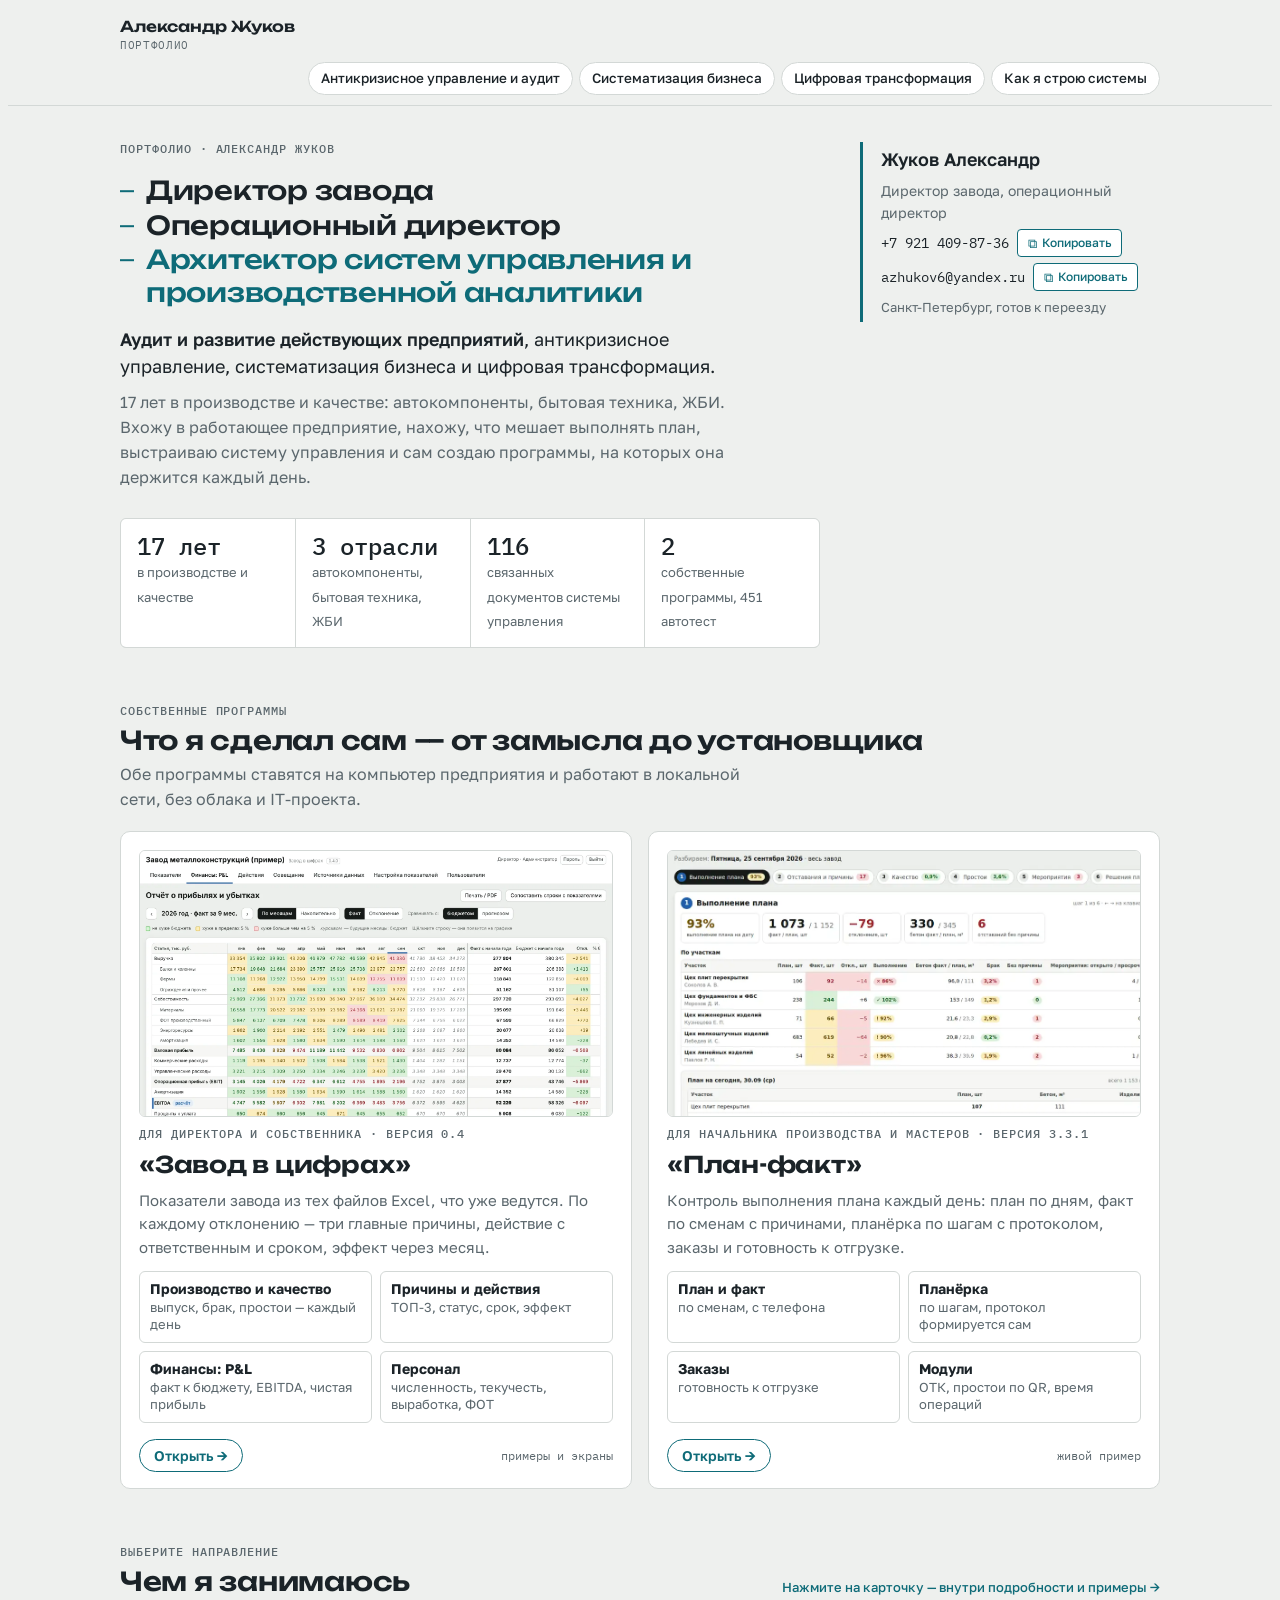
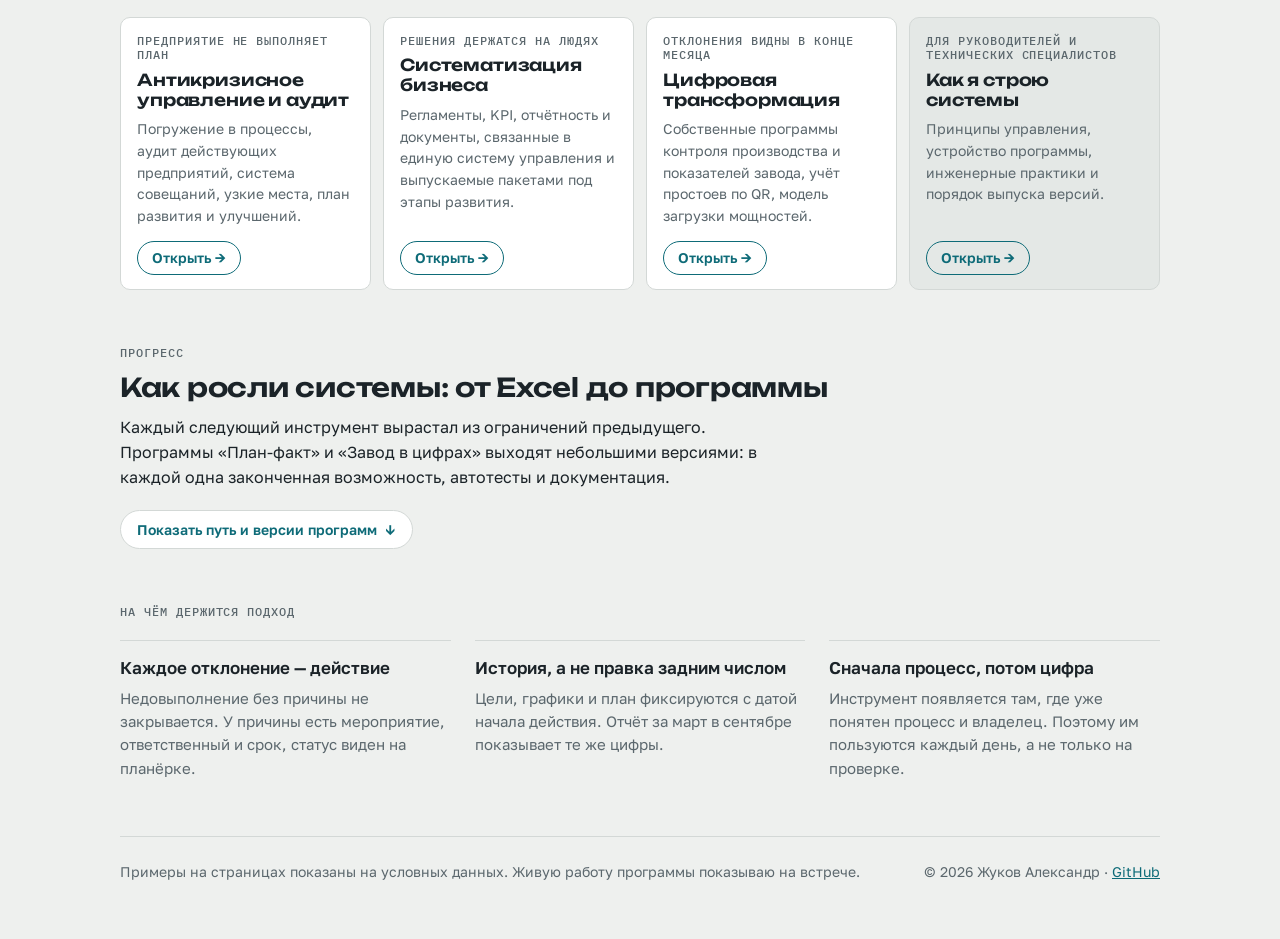
==== index.html @ acfbcfa7 "Add files via upload" ====
<!doctype html>
<html lang="ru">
<head>
<meta charset="utf-8">
<meta name="viewport" content="width=device-width,initial-scale=1,viewport-fit=cover">
<title>Александр Жуков · Портфолио</title>
<meta name="description" content="Александр Жуков — директор завода, операционный директор, архитектор систем управления и производственной аналитики. Аудит и развитие действующих предприятий, антикризисное управление, систематизация бизнеса и цифровая трансформация.">
<meta property="og:title" content="Александр Жуков · Портфолио">
<meta property="og:description" content="Александр Жуков — директор завода, операционный директор, архитектор систем управления и производственной аналитики. Аудит и развитие действующих предприятий, антикризисное управление, систематизация бизнеса и цифровая трансформация.">
<meta property="og:image" content="https://alexander-zhu-kov.github.io/img/planerka.webp">
<link rel="preconnect" href="https://fonts.googleapis.com">
<link rel="preconnect" href="https://fonts.gstatic.com" crossorigin>
<link rel="stylesheet" href="https://fonts.googleapis.com/css2?family=Unbounded:wght@500;600&family=Golos+Text:wght@400;500;600&family=IBM+Plex+Mono:wght@400;500&display=swap">
<link rel="stylesheet" href="assets/site.css">
</head>
<body>
<a class="skip" href="#main">К содержанию</a>
<div class="topbar"><div class="in">
  <a class="brand" href="index.html">Александр Жуков<small>портфолио</small></a>
  <nav class="tabs" aria-label="Направления"><a href="krizis/index.html">Антикризисное управление и аудит</a><a href="sistema/index.html">Систематизация бизнеса</a><a href="cifra/index.html">Цифровая трансформация</a><a href="podhod/index.html">Как я строю системы</a></nav>
</div></div>
<div class="wrap">
<main id="main" class="wrap" style="gap:56px">

<header class="hero2">
  <div>
    <div class="eyebrow">Портфолио · Александр Жуков</div>
    <ul class="roles" aria-label="Роли">
      <li>Директор завода</li>
      <li>Операционный директор</li>
      <li class="dev">Архитектор систем управления и производственной аналитики</li>
    </ul>
    <p class="thesis"><b>Аудит и развитие действующих предприятий</b>, антикризисное управление, систематизация бизнеса и цифровая трансформация.</p>
    <p class="lead">17 лет в производстве и качестве: автокомпоненты, бытовая техника, ЖБИ. Вхожу в работающее предприятие, нахожу, что мешает выполнять план, выстраиваю систему управления и сам создаю программы, на которых она держится каждый день.</p>
    <div class="facts">
      <div><b>17 лет</b><span>в производстве и качестве</span></div>
      <div><b>3 отрасли</b><span>автокомпоненты, бытовая техника, ЖБИ</span></div>
      <div><b>116</b><span>связанных документов системы управления</span></div>
      <div><b>2</b><span>собственные программы, 451 автотест</span></div>
    </div>
  </div>
  <aside class="card-contact" aria-label="Контакты">
    <div class="name">Жуков Александр</div>
    <div class="muted" style="font-size:14px">Директор завода, операционный директор</div>
    <div class="contact-line"><code id="c-phone">+7 921 409-87-36</code><button class="copy" data-copy="c-phone" type="button">Копировать</button></div>
    <div class="contact-line"><code id="c-mail">azhukov6@yandex.ru</code><button class="copy" data-copy="c-mail" type="button">Копировать</button></div>
    <div class="muted" style="font-size:13px">Санкт-Петербург, готов к переезду</div>
  </aside>
</header>

<section class="stand" aria-labelledby="prod">
  <div class="desc" style="display:flex;flex-direction:column;gap:6px">
    <div class="eyebrow">Собственные программы</div>
    <h2 id="prod">Что я сделал сам — от замысла до установщика</h2>
    <p class="muted">Обе программы ставятся на компьютер предприятия и работают в локальной сети, без облака и IT-проекта.</p>
  </div>
  <div class="prods">
    <a class="prod" href="zavod/index.html">
      <img src="img/zc-pnl-top.webp" alt="Завод в цифрах: отчёт о прибылях и убытках по месяцам" loading="lazy" width="1100">
      <div class="eyebrow">Для директора и собственника · версия 0.4</div>
      <h3>«Завод в цифрах»</h3>
      <p>Показатели завода из тех файлов Excel, что уже ведутся. По каждому отклонению — три главные причины, действие с ответственным и сроком, эффект через месяц.</p>
      <ul class="four">
        <li><b>Производство и качество</b>выпуск, брак, простои — каждый день</li>
        <li><b>Причины и действия</b>ТОП-3, статус, срок, эффект</li>
        <li><b>Финансы: P&amp;L</b>факт к бюджету, EBITDA, чистая прибыль</li>
        <li><b>Персонал</b>численность, текучесть, выработка, ФОТ</li>
      </ul>
      <div class="go"><span>Открыть →</span><em>примеры и экраны</em></div>
    </a>
    <a class="prod" href="cifra/index.html#planfact">
      <img src="img/planerka.webp" alt="План-факт: планёрка по шагам" loading="lazy" width="1100">
      <div class="eyebrow">Для начальника производства и мастеров · версия 3.3.1</div>
      <h3>«План-факт»</h3>
      <p>Контроль выполнения плана каждый день: план по дням, факт по сменам с причинами, планёрка по шагам с протоколом, заказы и готовность к отгрузке.</p>
      <ul class="four">
        <li><b>План и факт</b>по сменам, с телефона</li>
        <li><b>Планёрка</b>по шагам, протокол формируется сам</li>
        <li><b>Заказы</b>готовность к отгрузке</li>
        <li><b>Модули</b>ОТК, простои по QR, время операций</li>
      </ul>
      <div class="go"><span>Открыть →</span><em>живой пример</em></div>
    </a>
  </div>
</section>

<section class="stand" aria-labelledby="pick">
  <div class="pick-head">
    <div class="desc" style="display:flex;flex-direction:column;gap:6px">
      <div class="eyebrow">Выберите направление</div>
      <h2 id="pick">Чем я занимаюсь</h2>
    </div>
    <span class="hint">Нажмите на карточку — внутри подробности и примеры →</span>
  </div>
  <div class="dirs compact">
    <a class="dir" href="krizis/index.html">
      <div class="eyebrow">Предприятие не выполняет план</div>
      <h3>Антикризисное управление и аудит</h3>
      <p>Погружение в процессы, аудит действующих предприятий, система совещаний, узкие места, план развития и улучшений.</p>
      <ul><li>аудит 152 вопроса</li><li>шкала зрелости 0–4</li><li>план на 100 дней</li><li>загрузка мощностей</li></ul>
      <div class="go"><span>Открыть →</span><em>5 шагов</em></div>
    </a>
    <a class="dir" href="sistema/index.html">
      <div class="eyebrow">Решения держатся на людях</div>
      <h3>Систематизация бизнеса</h3>
      <p>Регламенты, KPI, отчётность и документы, связанные в единую систему управления и выпускаемые пакетами под этапы развития.</p>
      <ul><li>116 документов</li><li>27 Excel-инструментов</li><li>2 отраслевые версии</li><li>план ввода на 12 месяцев</li></ul>
      <div class="go"><span>Открыть →</span><em>реестр и примеры</em></div>
    </a>
    <a class="dir" href="cifra/index.html">
      <div class="eyebrow">Отклонения видны в конце месяца</div>
      <h3>Цифровая трансформация</h3>
      <p>Собственные программы контроля производства и показателей завода, учёт простоев по QR, модель загрузки мощностей.</p>
      <ul><li>две программы для Windows и Mac</li><li>показатели из Excel завода</li><li>причины и действия</li><li>живые примеры</li></ul>
      <div class="go"><span>Открыть →</span><em>2 программы</em></div>
    </a>
    <a class="dir alt" href="podhod/index.html">
      <div class="eyebrow">Для руководителей и технических специалистов</div>
      <h3>Как я строю системы</h3>
      <p>Принципы управления, устройство программы, инженерные практики и порядок выпуска версий.</p>
      <ul><li>Python и SQLite</li><li>права по 14 разделам</li><li>сборка на GitHub Actions</li><li>подписанные лицензии</li></ul>
      <div class="go"><span>Открыть →</span><em>подход и архитектура</em></div>
    </a>
  </div>
</section>

<section class="stand" aria-labelledby="prog">
  <div class="stand-head" style="grid-template-columns:minmax(0,1fr)">
    <div class="desc">
      <div class="eyebrow">Прогресс</div>
      <h2 id="prog">Как росли системы: от Excel до программы</h2>
      <p>Каждый следующий инструмент вырастал из ограничений предыдущего. Программы «План-факт» и «Завод в цифрах» выходят небольшими версиями: в каждой одна законченная возможность, автотесты и документация.</p>
    </div>
  </div>
  <details class="more"><summary>Показать путь и версии программ</summary><div class="more-in">
  <div class="bench">
    <div class="bench-top">
      <div class="chips" role="group" aria-label="Прогресс"><span class="chips-label">Показать:</span>
        <button class="chip" type="button" data-prog="path" aria-pressed="true">Путь</button>
        <button class="chip" type="button" data-prog="ver" aria-pressed="false">Версии программы</button>
      </div>
      <span class="demo-note">от простого к системе</span>
    </div>
    <div data-prog-pane="path">
      <div class="track">
        <div class="st"><span class="when">17 лет</span><b>Регламенты и Excel-инструменты на заводах</b><p>Положения, KPI, отчётность, планирование. Из этой практики вырос комплект на 116 документов и 27 расчётных инструментов.</p><div class="tech"><span>Excel</span><span>регламенты</span></div></div>
        <div class="st"><span class="when">шаг 1</span><b>Модель загрузки мощностей</b><p>MRP по уровням полуфабрикатов, календарь оборудования, сверхурочные ближе к сроку. Всё на формулах, файл собирается программой.</p><div class="tech"><span>Excel</span><span>Python</span><span>openpyxl</span></div></div>
        <div class="st"><span class="when">шаг 2</span><b>Простои по QR-кодам</b><p>Веб-приложение на Google Таблицах: отметка простоя с телефона, автозакрытие, % простоя от планового времени, цели с историей.</p><div class="tech"><span>Google Apps Script</span><span>JavaScript</span></div></div>
        <div class="st"><span class="when">шаг 3</span><b>Дашборд производства, качества и простоев</b><p>Свой сервер: загрузка Excel без задвоения, роли и вход по паролю, журнал аудита, режим «Годы». Из него вырос «Завод в цифрах».</p><div class="tech"><span>Python</span><span>SQLite</span><span>51 автотест</span></div></div>
        <div class="st now"><span class="when">сейчас</span><b>Программа «План-факт»: 14 версий</b><p>Планирование, факт, планёрка, качество, простои, время операций, заказы и готовность к отгрузке, план по ресурсам. Установщики для Windows и Mac, лицензии, обновления.</p><div class="tech"><span>Python</span><span>JavaScript</span><span>GitHub Actions</span><span>314 автотестов</span></div></div>
        <div class="st now"><span class="when">новое</span><b><a href="zavod/index.html">Программа «Завод в цифрах»</a>: показатели, причины, действия, P&amp;L, персонал</b><p>Читает файлы Excel завода как есть и превращает их в показатели с целью и трендом. По показателю вне цели — три главные причины, действия с ответственным, сроком и статусом, оценка эффекта, совещание и протокол, P&amp;L. Экраны настраиваются под директора, главного инженера, финансиста.</p><div class="tech"><span>Python</span><span>JavaScript</span><span>SQLite</span><span>137 автотестов</span></div></div>
      </div>
    </div>
    <div data-prog-pane="ver" hidden>
      <div class="vers">
        <div class="ver"><span class="vn">1.0</span><span>Ввод факта и причин, план месяца, сводки, дашборд, мероприятия, пользователи и роли</span></div>
        <div class="ver major"><span class="vn">2.0</span><span>План по дням с утверждением, загрузка форм и линий, факт по сменам, сменное задание</span></div>
        <div class="ver"><span class="vn">2.1</span><span>Установщик Windows, фоновый сервер, ежедневные копии базы, подписанные лицензии</span></div>
        <div class="ver"><span class="vn">2.2</span><span>Модули по лицензии: программа одна, возможности включаются ключом</span></div>
        <div class="ver"><span class="vn">2.3</span><span>Модуль «Качество (ОТК)»: брак и доработка по сменам, Парето потерь</span></div>
        <div class="ver"><span class="vn">2.4</span><span>Паспорта качества партии по ГОСТ 13015</span></div>
        <div class="ver"><span class="vn">2.5</span><span>Модуль «Время операций»: хронометраж, Ямадзуми, такт, мероприятия с эффектом</span></div>
        <div class="ver"><span class="vn">2.6</span><span>Импорт номенклатуры из Excel с предпросмотром изменений</span></div>
        <div class="ver"><span class="vn">2.7</span><span>Модуль «Простои»: QR-коды без интернета, анализ, перенос истории из Google</span></div>
        <div class="ver major"><span class="vn">3.0</span><span>Планёрка по шагам с протоколом, права по разделам, корзина, точки восстановления</span></div>
        <div class="ver"><span class="vn">3.1 <i>238 тестов</i></span><span>Сборка для Mac, проверка обновлений, сравнение смен</span></div>
        <div class="ver"><span class="vn">3.2 <i>260 тестов</i></span><span>Отмена действий, контроль доработки после ОТК</span></div>
        <div class="ver"><span class="vn">3.3 <i>298 тестов</i></span><span>Заказы и готовность к отгрузке по клиентам и проектам, критичные позиции, план из заказов</span></div>
        <div class="ver major"><span class="vn">3.3.1 <i>314 тестов</i></span><span>План по ресурсам: формы и линии, календарь остановов и доп. смен, загрузка на месяц, проверка «что если»</span></div>
      </div>
      <p class="prog-note" style="margin-top:12px">Дальше: модуль «Отгрузки» и себестоимость.</p>
    </div>
  </div>
  </div></details>
</section>

<section class="stand">
  <div class="eyebrow">На чём держится подход</div>
  <div class="principles">
    <div><h3>Каждое отклонение — действие</h3><p>Недовыполнение без причины не закрывается. У причины есть мероприятие, ответственный и срок, статус виден на планёрке.</p></div>
    <div><h3>История, а не правка задним числом</h3><p>Цели, графики и план фиксируются с датой начала действия. Отчёт за март в сентябре показывает те же цифры.</p></div>
    <div><h3>Сначала процесс, потом цифра</h3><p>Инструмент появляется там, где уже понятен процесс и владелец. Поэтому им пользуются каждый день, а не только на проверке.</p></div>
  </div>
</section>
<footer>
  <span>Примеры на страницах показаны на условных данных. Живую работу программы показываю на встрече.</span>
  <span>© 2026 Жуков Александр · <a href="https://github.com/alexander-zhu-kov">GitHub</a></span>
</footer>
</main>
</div>
<dialog id="lb" aria-label="Снимок"><button type="button" class="lb-close" aria-label="Закрыть">✕</button><img alt=""><p class="lb-cap"></p><p class="lb-hint">Закрыть: ✕, клавиша Esc или нажатие рядом со снимком</p></dialog>
<script src="assets/site.js"></script>
</body>
</html>
---- assets/site.css ----
/* Layout: одна колонка-«паспорт», каждая система — отдельный стенд с живым примером на условных данных */
:root{
  --bg:#EEF0EE; --surface:#FFFFFF; --ink:#1B2328; --muted:#5B676D; --line:#D3D8D6; --soft:#E4E8E6;
  --accent:#0E6B78; --accent-soft:#D6EBEE;
  --good:#2E8A4B; --good-soft:#DCEFE2; --warn:#B98300; --warn-soft:#F7ECCB; --bad:#C23A2E; --bad-soft:#F6DCD9;
  --f-display:"Unbounded","Golos Text",system-ui,sans-serif;
  --f-body:"Golos Text",system-ui,-apple-system,"Segoe UI",sans-serif;
  --f-data:"IBM Plex Mono",ui-monospace,"SFMono-Regular",Menlo,monospace;
}
@media (prefers-color-scheme:dark){:root:not([data-theme="light"]){
  --bg:#111618; --surface:#192024; --ink:#E4E9E7; --muted:#95A2A7; --line:#2B3539; --soft:#222A2E;
  --accent:#58B7C5; --accent-soft:#16363C;
  --good:#5DBB7B; --good-soft:#18331F; --warn:#E0B340; --warn-soft:#3A3014; --bad:#EE6F63; --bad-soft:#3E1D1A; color-scheme:dark}}
:root[data-theme="dark"]{
  --bg:#111618; --surface:#192024; --ink:#E4E9E7; --muted:#95A2A7; --line:#2B3539; --soft:#222A2E;
  --accent:#58B7C5; --accent-soft:#16363C;
  --good:#5DBB7B; --good-soft:#18331F; --warn:#E0B340; --warn-soft:#3A3014; --bad:#EE6F63; --bad-soft:#3E1D1A; color-scheme:dark}

*{box-sizing:border-box}
body{background:var(--bg);color:var(--ink);font:400 16px/1.55 var(--f-body);padding-inline:16px;padding-block:0 48px}
.wrap{max-width:1040px;margin:0 auto;display:flex;flex-direction:column;gap:56px}
h1,h2{font-family:var(--f-display);font-weight:600;text-wrap:balance;margin:0;letter-spacing:-.01em}
h1{font-size:clamp(28px,5vw,46px);line-height:1.12}
h2{font-size:clamp(20px,3vw,26px);line-height:1.2}
h3{font-size:17px;margin:0;font-weight:600}
p{margin:0;max-width:66ch}
.eyebrow{font:500 12px/1.2 var(--f-data);letter-spacing:.08em;text-transform:uppercase;color:var(--muted)}
.muted{color:var(--muted)}
.num{font-family:var(--f-data);font-variant-numeric:tabular-nums}

/* hero */
header.hero{padding-top:40px;display:grid;grid-template-columns:minmax(0,1fr) 300px;gap:40px;align-items:end}
.hero .lead{font-size:18px;color:var(--muted);margin-top:16px}
.facts{display:grid;grid-template-columns:repeat(4,minmax(0,1fr));gap:1px;background:var(--line);border:1px solid var(--line);border-radius:6px;overflow:hidden;margin-top:28px}
.facts div{background:var(--surface);padding:14px 16px}
.facts b{display:block;font:500 24px/1.1 var(--f-data);font-variant-numeric:tabular-nums}
.facts span{font-size:13px;color:var(--muted)}
.card-contact{border-left:3px solid var(--accent);padding:4px 0 4px 18px;display:flex;flex-direction:column;gap:6px}
.card-contact .name{font-weight:600;font-size:18px}
.contact-line{display:flex;align-items:center;gap:8px;flex-wrap:wrap}
.contact-line code{font:400 14px var(--f-data);user-select:all}
button{font:inherit;color:inherit;cursor:pointer}
.copy{border:1px solid var(--line);background:var(--surface);border-radius:4px;padding:2px 8px;font-size:12px;color:var(--muted)}
.copy:focus-visible,.chip:focus-visible,nav a:focus-visible{outline:2px solid var(--accent);outline-offset:2px}

nav.toc{display:flex;flex-wrap:wrap;gap:8px;margin-top:-24px}
nav.toc a{color:var(--ink);text-decoration:none;border:1px solid var(--line);background:var(--surface);border-radius:999px;padding:6px 14px;font-size:14px}
nav.toc a:hover{border-color:var(--accent);color:var(--accent)}

/* stands */
section.stand{display:flex;flex-direction:column;gap:20px;scroll-margin-top:16px}
.stand-head{display:grid;grid-template-columns:minmax(0,1fr) minmax(0,1fr);gap:32px;align-items:start}
.stand-head .desc{display:flex;flex-direction:column;gap:12px}
ul.points{margin:0;padding:0;list-style:none;display:flex;flex-direction:column;gap:8px}
ul.points li{padding-left:18px;position:relative}
ul.points li::before{content:"";position:absolute;left:0;top:.7em;width:8px;height:2px;background:var(--accent)}
.tags{display:flex;flex-wrap:wrap;gap:6px}
.tag{font:400 12px var(--f-data);border:1px solid var(--line);border-radius:4px;padding:2px 8px;color:var(--muted)}
.bench{background:var(--surface);border:1px solid var(--line);border-radius:8px;padding:20px;display:flex;flex-direction:column;gap:18px;min-width:0}
.bench-top{display:flex;justify-content:space-between;align-items:center;gap:12px;flex-wrap:wrap}
.demo-note{font:400 12px var(--f-data);color:var(--muted)}
.chips{display:flex;flex-wrap:wrap;gap:6px}
.chip{border:1px solid var(--line);background:transparent;border-radius:999px;padding:4px 12px;font-size:13px}
.chip[aria-pressed="true"]{background:var(--ink);color:var(--bg);border-color:var(--ink)}

.grid2{display:grid;grid-template-columns:minmax(0,1.35fr) minmax(0,1fr);gap:20px}
.scroll{overflow-x:auto}
table{border-collapse:collapse;width:100%;font-size:14px}
th{font:500 11px var(--f-data);letter-spacing:.06em;text-transform:uppercase;color:var(--muted);text-align:right;padding:6px 8px;border-bottom:1px solid var(--line);white-space:nowrap}
th:first-child,td:first-child{text-align:left}
td{padding:7px 8px;border-bottom:1px solid var(--soft);text-align:right;font-family:var(--f-data);font-variant-numeric:tabular-nums;white-space:nowrap}
td:first-child{font-family:var(--f-body);white-space:normal;min-width:150px}
tr.total td{font-weight:600;border-top:1px solid var(--line);border-bottom:0}
.pct{display:inline-block;min-width:58px;padding:2px 6px;border-radius:4px;text-align:center}
.pct.good{background:var(--good-soft);color:var(--good)}
.pct.warn{background:var(--warn-soft);color:var(--warn)}
.pct.bad{background:var(--bad-soft);color:var(--bad)}
.legend{display:flex;gap:14px;flex-wrap:wrap;font-size:12px;color:var(--muted)}
.legend i{display:inline-block;width:10px;height:10px;border-radius:2px;margin-right:5px;vertical-align:-1px}

.kpis{display:grid;grid-template-columns:repeat(3,minmax(0,1fr));gap:12px}
.kpi{border:1px solid var(--line);border-radius:6px;padding:12px 14px;display:flex;flex-direction:column;gap:4px}
.kpi .v{font:500 22px/1.1 var(--f-data);font-variant-numeric:tabular-nums}
.kpi .l{font-size:13px;color:var(--muted)}
.state{font-size:12px;font-weight:500}
.state.good{color:var(--good)} .state.bad{color:var(--bad)} .state.warn{color:var(--warn)}

.bars{display:flex;flex-direction:column;gap:8px}
.bar-row{display:grid;grid-template-columns:minmax(0,150px) minmax(0,1fr) 48px;gap:10px;align-items:center;font-size:13px}
.bar-track{height:12px;background:var(--soft);border-radius:2px;overflow:hidden}
.bar-fill{height:100%;background:var(--accent);border-radius:2px}
.bar-row .num{text-align:right;color:var(--muted)}

.actions{display:flex;flex-direction:column}
.act{display:grid;grid-template-columns:minmax(0,1fr) auto;gap:4px 12px;padding:10px 0;border-bottom:1px solid var(--soft)}
.act:last-child{border-bottom:0}
.act .meta{font-size:12px;color:var(--muted);grid-column:1}
.status{font:500 11px var(--f-data);text-transform:uppercase;letter-spacing:.05em;padding:3px 8px;border-radius:4px;align-self:start;grid-row:1 / span 2;grid-column:2}
.status.done{background:var(--good-soft);color:var(--good)}
.status.work{background:var(--accent-soft);color:var(--accent)}
.status.late{background:var(--bad-soft);color:var(--bad)}

svg text{fill:var(--muted);font:11px var(--f-data)}
svg .grid{stroke:var(--line);stroke-width:1}
svg .target{stroke:var(--ink);stroke-width:1.5;stroke-dasharray:5 4;fill:none}

/* QR phone */
.qr-flow{display:grid;grid-template-columns:repeat(3,minmax(0,1fr));gap:12px}
.phone{border:1px solid var(--line);border-radius:18px;padding:14px 12px;display:flex;flex-direction:column;gap:10px;background:var(--bg);min-height:220px}
.phone .step{font:500 11px var(--f-data);color:var(--muted);text-transform:uppercase;letter-spacing:.06em}
.phone .eq{font-weight:600;font-size:14px}
.phone .opt{border:1px solid var(--line);background:var(--surface);border-radius:6px;padding:6px 8px;font-size:13px}
.phone .opt.sel{border-color:var(--accent);box-shadow:inset 0 0 0 1px var(--accent)}
.phone .btn{margin-top:auto;border-radius:6px;padding:8px;text-align:center;font-weight:600;font-size:13px;background:var(--ink);color:var(--bg)}
.phone .btn.stop{background:var(--bad);color:#fff}
.phone .timer{font:500 30px/1 var(--f-data);text-align:center;padding:14px 0}
.qr-mark{width:64px;height:64px;align-self:center}
.qr-mark rect{fill:var(--ink)}

/* heatmap */
.heat{display:grid;gap:3px;font-size:12px;min-width:560px}
.heat .h{font:500 11px var(--f-data);color:var(--muted);text-align:center;padding-bottom:2px}
.heat .m{font-size:13px;display:flex;align-items:center;padding-right:8px}
.heat .c{font:500 12px var(--f-data);text-align:center;padding:8px 0;border-radius:3px}

/* docs */
.blocks{display:grid;grid-template-columns:repeat(3,minmax(0,1fr));gap:1px;background:var(--line);border:1px solid var(--line);border-radius:8px;overflow:hidden}
.blk{background:var(--surface);padding:18px;display:flex;flex-direction:column;gap:8px}
.blk ul{margin:0;padding-left:18px;font-size:14px;color:var(--muted);display:flex;flex-direction:column;gap:3px}
.phases{display:grid;grid-template-columns:repeat(5,minmax(0,1fr));gap:0;border-top:2px solid var(--ink)}
.ph{padding:12px 14px 0 0;display:flex;flex-direction:column;gap:6px;position:relative}
.ph::before{content:"";position:absolute;top:-7px;left:0;width:12px;height:12px;border-radius:50%;background:var(--bg);border:2px solid var(--ink)}
.ph .when{font:500 12px var(--f-data);color:var(--accent);padding-top:6px}
.ph b{font-size:15px}
.ph span{font-size:13px;color:var(--muted)}

.principles{display:grid;grid-template-columns:repeat(3,minmax(0,1fr));gap:24px}
.principles div{display:flex;flex-direction:column;gap:6px;border-top:1px solid var(--line);padding-top:14px}
.principles p{font-size:15px;color:var(--muted)}

/* gallery */
.gallery{display:grid;grid-template-columns:repeat(2,minmax(0,1fr));gap:20px}
.gallery figure{margin:0;display:flex;flex-direction:column;gap:8px}
.shot{border:1px solid var(--line);background:var(--surface);border-radius:8px;padding:0;overflow:hidden;display:block;cursor:zoom-in}
.shot img{display:block;width:100%;height:auto}
.shot:hover{border-color:var(--accent)}
.shot:focus-visible{outline:2px solid var(--accent);outline-offset:2px}
.gallery figcaption{font-size:14px;color:var(--muted)}
dialog#lb{border:0;padding:0;background:transparent;max-width:min(96vw,1300px);width:100%}
dialog#lb::backdrop{background:rgba(10,14,16,.78)}
dialog#lb img{display:block;width:auto;max-width:100%;max-height:82vh;height:auto;margin:0 auto;border-radius:8px}
dialog#lb .lb-cap{color:#E4E9E7;font-size:14px;margin-top:8px;max-width:none}
.lb-close{position:absolute;top:8px;right:8px;border:0;background:rgba(0,0,0,.55);color:#fff;border-radius:999px;width:34px;height:34px;font-size:16px}

footer{border-top:1px solid var(--line);padding-top:24px;display:flex;justify-content:space-between;gap:24px;flex-wrap:wrap;font-size:14px;color:var(--muted)}

@media (max-width:860px){
  header.hero,.stand-head,.grid2,.gallery{grid-template-columns:minmax(0,1fr)}
  .blocks,.principles{grid-template-columns:repeat(2,minmax(0,1fr))}
  .phases{grid-template-columns:minmax(0,1fr);border-top:0;border-left:2px solid var(--ink);padding-left:18px;gap:16px}
  .ph{padding:0}
  .ph::before{top:4px;left:-26px}
  .ph .when{padding-top:0}
}
@media (max-width:560px){
  .facts{grid-template-columns:repeat(2,minmax(0,1fr))}
  .kpis{grid-template-columns:minmax(0,1fr)}
  .qr-flow{grid-template-columns:minmax(0,1fr)}
  .blocks,.principles{grid-template-columns:minmax(0,1fr)}
  .bench{padding:14px}
  .bar-row{grid-template-columns:minmax(0,110px) minmax(0,1fr) 42px}
}
@media (prefers-reduced-motion:no-preference){.bar-fill{transition:width .35s ease}}
/* === добавлено 30.09.2026: блоки документов и понятные нажатия === */
.subblock{display:flex;flex-direction:column;gap:14px;scroll-margin-top:16px}
.sub-head{display:flex;flex-direction:column;gap:6px}
.reg{background:var(--surface);border:1px solid var(--line);border-radius:8px;overflow:hidden}
.reg-row{display:grid;grid-template-columns:190px 48px minmax(0,1fr);gap:12px;align-items:baseline;padding:11px 16px;border-bottom:1px solid var(--soft)}
.reg-row:last-child{border-bottom:0}
.reg-sec{font-weight:600}
.reg-n{font-size:20px;text-align:right}
.reg-what{font-size:14px;color:var(--muted);min-width:0}
.reg-bar{grid-column:1/-1;height:3px;background:var(--soft);border-radius:2px}
.reg-bar i{display:block;height:100%;background:var(--accent);border-radius:2px}
.fill{white-space:nowrap;background:var(--warn-soft);color:var(--warn);padding:0 .3em;border-radius:3px;font-family:var(--f-data)}
.chains{display:grid;grid-template-columns:repeat(3,minmax(0,1fr));gap:12px}
.chain{background:var(--surface);border:1px solid var(--line);border-radius:8px;padding:16px;display:flex;flex-direction:column;gap:8px}
.chain ol{list-style:none;margin:0;padding:0;display:flex;flex-direction:column;gap:6px}
.chain li{display:grid;grid-template-columns:auto 1fr;gap:10px;align-items:baseline;font-size:14px}
.chain li+li::before{content:"↓";grid-column:1/-1;color:var(--muted);font-size:12px;line-height:1;margin-left:4px}
.chain code{font:500 12px var(--f-data);color:var(--accent);white-space:nowrap}
.packs{background:var(--surface);border:1px solid var(--line);border-radius:8px;overflow:hidden}
.pack{display:grid;grid-template-columns:40px 150px minmax(0,1fr);gap:14px;padding:13px 16px;border-bottom:1px solid var(--soft);align-items:start}
.pack:last-child{border-bottom:0}
.pk{font-size:22px;font-weight:500;color:var(--accent);line-height:1}
.pw{font:500 12px var(--f-data);text-transform:uppercase;letter-spacing:.05em;color:var(--muted);padding-top:3px}
.pd{font-size:14.5px;color:var(--muted)}
.pd b{color:var(--ink)}
.gallery.docs3{grid-template-columns:1.1fr 1fr 1fr;align-items:start}
.scale{display:grid;grid-template-columns:repeat(5,minmax(0,1fr));background:var(--surface);border:1px solid var(--line);border-radius:8px;overflow:hidden}
.scale div{padding:12px;border-right:1px solid var(--soft);display:flex;flex-direction:column;gap:4px}
.scale div:last-child{border-right:0}
.scale b{font-size:24px;line-height:1}
.scale span{font-size:13px;color:var(--muted)}
.s0{color:var(--bad)}.s1{color:var(--bad);opacity:.75}.s2{color:var(--warn)}.s3{color:var(--good)}.s4{color:var(--good)}
.areas{display:flex;flex-wrap:wrap;gap:6px}
.areas span{border:1px solid var(--line);background:var(--surface);border-radius:4px;padding:3px 10px;font-size:13.5px}
.areas em{font-style:normal;font:500 12px var(--f-data);color:var(--muted);margin-left:4px}
@media (max-width:860px){.chains{grid-template-columns:minmax(0,1fr)}.gallery.docs3{grid-template-columns:minmax(0,1fr)}.scale{grid-template-columns:minmax(0,1fr)}.scale div{border-right:0;border-bottom:1px solid var(--soft);flex-direction:row;align-items:baseline;gap:12px}}
@media (max-width:560px){.reg-row{grid-template-columns:minmax(0,1fr) auto}.reg-what{grid-column:1/-1}.pack{grid-template-columns:32px minmax(0,1fr)}.pd{grid-column:2}}

/* понятные нажатия */
.hint{display:inline-block;font-size:13px;color:var(--accent);font-weight:500}
nav.toc a{display:inline-flex;align-items:center;gap:6px;font-weight:500;transition:background .15s,border-color .15s}
nav.toc a::after{content:"↓";font-size:13px;color:var(--accent)}
nav.toc a:hover{background:var(--accent-soft);border-color:var(--accent);color:var(--ink)}
.copy{display:inline-flex;align-items:center;gap:5px;border-color:var(--accent);color:var(--accent);background:var(--surface);font-weight:500;padding:3px 10px}
.copy::before{content:"⧉";font-size:13px}
.copy:hover{background:var(--accent-soft)}
.chips-label{font:500 12px var(--f-data);color:var(--muted);margin-right:4px;align-self:center}
.chip{border-color:var(--accent);color:var(--accent);font-weight:500;transition:background .15s}
.chip:hover{background:var(--accent-soft)}
.chip[aria-pressed="true"]{background:var(--accent);border-color:var(--accent);color:var(--surface)}
.chip[aria-pressed="true"]::before{content:"✓ "}
.shot{position:relative;transition:border-color .15s,box-shadow .15s}
.shot:hover{box-shadow:0 6px 20px rgba(0,0,0,.12)}
.shot .zoom{position:absolute;right:10px;bottom:10px;background:rgba(14,20,24,.78);color:#fff;font-size:12.5px;font-weight:500;padding:4px 10px;border-radius:999px;pointer-events:none}
.phone .btn,.phone .opt{cursor:default}
.mock-note{font:400 12px var(--f-data);color:var(--muted)}
.lb-close{cursor:pointer}
dialog#lb .lb-hint{color:#c9d2d0;font-size:12.5px;margin-top:2px}

/* === 2.0 (01.10.2026): главная с выбором направлений, страницы направлений, прогресс === */
a{color:var(--accent)}
.skip{position:absolute;left:-9999px}
.skip:focus{left:16px;top:8px;background:var(--surface);padding:6px 10px;border-radius:4px;z-index:5}

/* верхняя полоса на всех страницах */
.topbar{position:sticky;top:env(safe-area-inset-top,0px);z-index:4;background:var(--bg);border-bottom:1px solid var(--line);margin-inline:-16px;padding:10px 16px}
.topbar .in{max-width:1040px;margin:0 auto;display:flex;align-items:center;gap:10px 18px;flex-wrap:wrap}
.brand{font:600 15px/1.2 var(--f-display);color:var(--ink);text-decoration:none;white-space:nowrap}
.brand small{display:block;font:400 11px var(--f-data);color:var(--muted);letter-spacing:.06em;text-transform:uppercase;margin-top:2px}
.brand:hover{color:var(--accent)}
.tabs{display:flex;flex-wrap:wrap;gap:6px;margin-left:auto}
.tabs a{display:inline-flex;align-items:center;gap:6px;text-decoration:none;color:var(--ink);font-size:13.5px;font-weight:500;border:1px solid var(--line);background:var(--surface);border-radius:999px;padding:5px 12px;transition:background .15s,border-color .15s}
.tabs a:hover{border-color:var(--accent);background:var(--accent-soft)}
.tabs a[aria-current="page"]{background:var(--accent);border-color:var(--accent);color:var(--surface)}
.tabs a[aria-current="page"]::before{content:"✓"}
.tabs a:focus-visible,.dir:focus-visible,.next a:focus-visible,.evi:focus-visible{outline:2px solid var(--accent);outline-offset:2px}

/* герой главной */
.hero2{padding-top:36px;display:grid;grid-template-columns:minmax(0,1fr) 300px;gap:40px;align-items:start}
.roles{list-style:none;margin:18px 0 0;padding:0;display:flex;flex-direction:column;gap:2px}
.roles li{font:500 clamp(19px,2.6vw,26px)/1.25 var(--f-display);letter-spacing:-.01em;display:flex;gap:12px;align-items:baseline}
.roles li::before{content:"";flex:none;width:14px;height:2px;background:var(--accent);transform:translateY(-.3em)}
.roles li.dev{color:var(--accent)}
.thesis{margin-top:18px;font-size:18px;line-height:1.5;max-width:60ch}
.thesis b{font-weight:600}
.hero2 .lead{font-size:16px;color:var(--muted);margin-top:10px}

/* выбор направления */
.pick-head{display:flex;justify-content:space-between;align-items:end;gap:12px;flex-wrap:wrap}
.dirs{display:grid;grid-template-columns:repeat(2,minmax(0,1fr));gap:16px}
.dir{display:flex;flex-direction:column;gap:10px;text-decoration:none;color:var(--ink);background:var(--surface);border:1px solid var(--line);border-radius:10px;padding:22px 22px 18px;transition:border-color .15s,box-shadow .15s,transform .15s;min-width:0}
.dir:hover{border-color:var(--accent);box-shadow:0 8px 24px rgba(0,0,0,.10)}
@media (prefers-reduced-motion:no-preference){.dir:hover{transform:translateY(-2px)}}
.dir h3{font:600 clamp(18px,2.2vw,21px)/1.2 var(--f-display);letter-spacing:-.01em}
.dir p{color:var(--muted);font-size:15px}
.dir ul{margin:0;padding:0;list-style:none;display:flex;flex-wrap:wrap;gap:6px}
.dir ul li{font:400 12px var(--f-data);border:1px solid var(--line);border-radius:4px;padding:2px 8px;color:var(--muted)}
.dir .go{margin-top:auto;padding-top:6px;display:flex;justify-content:space-between;align-items:center;gap:10px}
.dir .go span{display:inline-flex;align-items:center;gap:6px;font-weight:600;font-size:14px;color:var(--accent);border:1px solid var(--accent);border-radius:999px;padding:5px 14px;transition:background .15s,color .15s}
.dir:hover .go span{background:var(--accent);color:var(--surface)}
.dir .go em{font:normal 400 12px var(--f-data);color:var(--muted)}
.dir.alt{background:var(--soft)}

/* прогресс */
.track{display:flex;flex-direction:column;background:var(--surface);border:1px solid var(--line);border-radius:8px;overflow:hidden}
.st{display:grid;grid-template-columns:120px minmax(0,1fr) auto;gap:6px 18px;padding:14px 18px;border-bottom:1px solid var(--soft);align-items:baseline}
.st:last-child{border-bottom:0}
.st .when{font:500 12px var(--f-data);color:var(--accent);text-transform:uppercase;letter-spacing:.05em}
.st b{font-weight:600}
.st p{font-size:14.5px;color:var(--muted);grid-column:2}
.st .tech{grid-column:3;grid-row:1/span 2;display:flex;flex-wrap:wrap;gap:4px;justify-content:flex-end;max-width:260px}
.st .tech span{font:400 11.5px var(--f-data);border:1px solid var(--line);border-radius:4px;padding:1px 7px;color:var(--muted);white-space:nowrap}
.st.now{background:var(--accent-soft)}
.vers{display:grid;grid-template-columns:repeat(auto-fill,minmax(230px,1fr));gap:1px;background:var(--line);border:1px solid var(--line);border-radius:8px;overflow:hidden}
.ver{background:var(--surface);padding:14px 16px;display:flex;flex-direction:column;gap:4px}
.ver .vn{font:500 18px var(--f-data);display:flex;justify-content:space-between;align-items:baseline;gap:8px}
.ver .vn i{font:normal 400 11px var(--f-data);color:var(--good);background:var(--good-soft);border-radius:4px;padding:1px 6px}
.ver span{font-size:13.5px;color:var(--muted)}
.ver.major{background:var(--accent-soft)}
.prog-note{font-size:13px;color:var(--muted)}

/* страница направления */
.page-head{padding-top:28px;display:flex;flex-direction:column;gap:14px}
.page-head .lead{font-size:18px;color:var(--muted);max-width:64ch}
.anchors{display:flex;flex-wrap:wrap;gap:8px}
.anchors a{display:inline-flex;align-items:center;gap:6px;text-decoration:none;color:var(--ink);border:1px solid var(--line);background:var(--surface);border-radius:999px;padding:6px 14px;font-size:14px;font-weight:500}
.anchors a::after{content:"↓";font-size:13px;color:var(--accent)}
.anchors a:hover{background:var(--accent-soft);border-color:var(--accent)}

/* шаги антикризисного управления */
.steps{list-style:none;margin:0;padding:0;display:grid;grid-template-columns:repeat(5,minmax(0,1fr));gap:12px;counter-reset:s}
.steps li{counter-increment:s;background:var(--surface);border:1px solid var(--line);border-radius:8px;padding:16px;display:flex;flex-direction:column;gap:8px;min-width:0}
.steps li::before{content:counter(s);font:500 26px/1 var(--f-data);color:var(--accent)}
.steps b{font-size:16px}
.steps p{font-size:14px;color:var(--muted)}
.evi{margin-top:auto;display:inline-flex;align-items:center;gap:6px;font-size:13px;font-weight:500;color:var(--accent);text-decoration:none;border-top:1px solid var(--soft);padding-top:8px}
.evi::after{content:"→"}
.evi:hover{text-decoration:underline}

/* система совещаний */
.meet{display:grid;grid-template-columns:repeat(3,minmax(0,1fr));gap:1px;background:var(--line);border:1px solid var(--line);border-radius:8px;overflow:hidden}
.meet>div{background:var(--surface);padding:18px;display:flex;flex-direction:column;gap:8px}
.meet .freq{font:500 12px var(--f-data);color:var(--accent);text-transform:uppercase;letter-spacing:.05em}
.meet dl{margin:0;display:grid;grid-template-columns:auto minmax(0,1fr);gap:4px 10px;font-size:14px}
.meet dt{color:var(--muted)}
.meet dd{margin:0}

/* заказы (3.3) */
.ord-st{display:inline-block;font:500 11px var(--f-data);text-transform:uppercase;letter-spacing:.05em;padding:3px 8px;border-radius:4px;white-space:nowrap}
.ord-st.ready{background:var(--good-soft);color:var(--good)}
.ord-st.ok{background:var(--accent-soft);color:var(--accent)}
.ord-st.risk{background:var(--warn-soft);color:var(--warn)}
.ord-st.late{background:var(--bad-soft);color:var(--bad)}
.meter{display:inline-block;width:90px;height:8px;background:var(--soft);border-radius:2px;vertical-align:middle;margin-right:8px;overflow:hidden}
.meter i{display:block;height:100%;background:var(--accent)}

/* как я строю системы */
.arch{background:var(--surface);border:1px solid var(--line);border-radius:8px;padding:18px}
.arch svg{display:block;width:100%;min-width:640px;height:auto}
.arch svg .box{fill:var(--surface);stroke:var(--line);stroke-width:1.5}
.arch svg .box.hl{fill:var(--accent-soft);stroke:var(--accent)}
.arch svg .t1{fill:var(--ink);font:600 14px var(--f-body)}
.arch svg .t2{fill:var(--muted);font:400 12px var(--f-body)}
.arch svg .ln{stroke:var(--muted);stroke-width:1.5;fill:none}
.arch svg .ah{fill:var(--muted)}
.eng{display:grid;grid-template-columns:repeat(2,minmax(0,1fr));gap:1px;background:var(--line);border:1px solid var(--line);border-radius:8px;overflow:hidden}
.eng>div{background:var(--surface);padding:16px 18px;display:flex;flex-direction:column;gap:6px}
.eng b{font-size:15.5px}
.eng p{font-size:14px;color:var(--muted)}
.flow{list-style:none;margin:0;padding:0;display:flex;flex-wrap:wrap;gap:8px;align-items:center}
.flow li{border:1px solid var(--line);background:var(--surface);border-radius:6px;padding:8px 12px;font-size:14px}
.flow li+li::before{content:"→";color:var(--accent);margin-right:8px;margin-left:-2px}
.flow li{display:flex;align-items:center}

.next{display:flex;justify-content:space-between;gap:12px;flex-wrap:wrap;border-top:1px solid var(--line);padding-top:20px}
.next a{display:inline-flex;align-items:center;gap:8px;text-decoration:none;font-weight:600;color:var(--accent);border:1px solid var(--accent);border-radius:999px;padding:8px 16px}
.next a:hover{background:var(--accent);color:var(--surface)}

@media (max-width:860px){
  .hero2,.dirs{grid-template-columns:minmax(0,1fr)}
  .steps{grid-template-columns:minmax(0,1fr)}
  .meet,.eng{grid-template-columns:minmax(0,1fr)}
  .st{grid-template-columns:minmax(0,1fr)}
  .st p,.st .tech{grid-column:1;grid-row:auto;justify-content:flex-start;max-width:none}
  .tabs{margin-left:0}
}
@media (max-width:560px){
  .topbar .tabs a{font-size:12.5px;padding:4px 10px}
}
/* 02.10.2026: на телефоне секции с широкими таблицами не растягивают страницу — прокручивается только сама таблица */
.wrap>*,.stand,.stand>*,.grid2>*{min-width:0;max-width:100%}
/* 02.10.2026: главное на виду, подробности — по нажатию */
details.more{min-width:0}
details.more>summary{cursor:pointer;list-style:none;display:inline-flex;align-items:center;gap:8px;border:1px solid var(--line);background:var(--surface);border-radius:999px;padding:8px 16px;font-weight:600;font-size:14px;color:var(--accent)}
details.more>summary::-webkit-details-marker{display:none}
details.more>summary::after{content:"↓"} details.more[open]>summary::after{content:"↑"}
details.more>summary:hover{background:var(--accent-soft);border-color:var(--accent)}
details.more>summary:focus-visible{outline:2px solid var(--accent);outline-offset:2px}
.more-in{display:flex;flex-direction:column;gap:20px;padding-top:18px;min-width:0}
.stand-head.one{grid-template-columns:minmax(0,1fr)} .stand-head.one .desc{max-width:76ch}
.stand-head>figure{margin:0;display:flex;flex-direction:column;gap:8px;min-width:0} .stand-head>figure figcaption{font-size:14px;color:var(--muted)}
.prods{display:grid;grid-template-columns:repeat(2,minmax(0,1fr));gap:16px}
.prod{display:flex;flex-direction:column;gap:10px;text-decoration:none;color:var(--ink);background:var(--surface);border:1px solid var(--line);border-radius:10px;padding:18px 18px 16px;transition:border-color .15s,box-shadow .15s;min-width:0}
.prod:hover{border-color:var(--accent);box-shadow:0 8px 24px rgba(0,0,0,.10)} .prod:focus-visible{outline:2px solid var(--accent);outline-offset:2px}
.prod img{display:block;width:100%;height:auto;aspect-ratio:16/9;object-fit:cover;object-position:top left;border:1px solid var(--line);border-radius:6px}
.prod h3{font:600 clamp(19px,2.3vw,23px)/1.2 var(--f-display);letter-spacing:-.01em} .prod p{color:var(--muted);font-size:15px}
.prod ul.four{margin:2px 0 0;padding:0;list-style:none;display:grid;grid-template-columns:repeat(2,minmax(0,1fr));gap:8px}
.prod ul.four li{border:1px solid var(--line);border-radius:6px;padding:8px 10px;font-size:13px;color:var(--muted);line-height:1.35}
.prod ul.four li b{display:block;color:var(--ink);font-size:14px}
.prod .go{margin-top:auto;padding-top:6px;display:flex;justify-content:space-between;align-items:center;gap:10px}
.prod .go span{font-weight:600;font-size:14px;color:var(--accent);border:1px solid var(--accent);border-radius:999px;padding:5px 14px}
.prod:hover .go span{background:var(--accent);color:var(--surface)} .prod .go em{font:normal 400 12px var(--f-data);color:var(--muted)}
.dirs.compact{grid-template-columns:repeat(4,minmax(0,1fr));gap:12px} .dirs.compact .dir{padding:16px 16px 14px;gap:8px}
.dirs.compact .dir ul,.dirs.compact .dir .go em{display:none} .dirs.compact .dir h3{font-size:16.5px} .dirs.compact .dir p{font-size:14px}
.sysgrid{display:grid;grid-template-columns:repeat(3,minmax(0,1fr));gap:10px} .sysgrid.four{grid-template-columns:repeat(4,minmax(0,1fr))}
.sysgrid a{display:flex;flex-direction:column;gap:4px;text-decoration:none;color:var(--ink);border:1px solid var(--line);background:var(--surface);border-radius:8px;padding:12px 14px;min-width:0}
.sysgrid a:hover{border-color:var(--accent);background:var(--accent-soft)} .sysgrid a b{font-size:15px} .sysgrid a span{font-size:13px;color:var(--muted);line-height:1.35}
.btn-go{display:inline-flex;text-decoration:none;font-weight:600;color:var(--surface);background:var(--accent);border-radius:999px;padding:9px 18px}
.btn-go:hover{filter:brightness(1.1)}
@media (max-width:980px){.dirs.compact,.sysgrid.four{grid-template-columns:repeat(2,minmax(0,1fr))}}
@media (max-width:860px){.prods,.sysgrid{grid-template-columns:minmax(0,1fr)}}
@media (max-width:520px){.dirs.compact,.sysgrid.four,.prod ul.four{grid-template-columns:minmax(0,1fr)}}
@media print{details.more>summary{display:none} details.more>.more-in{display:flex!important}}
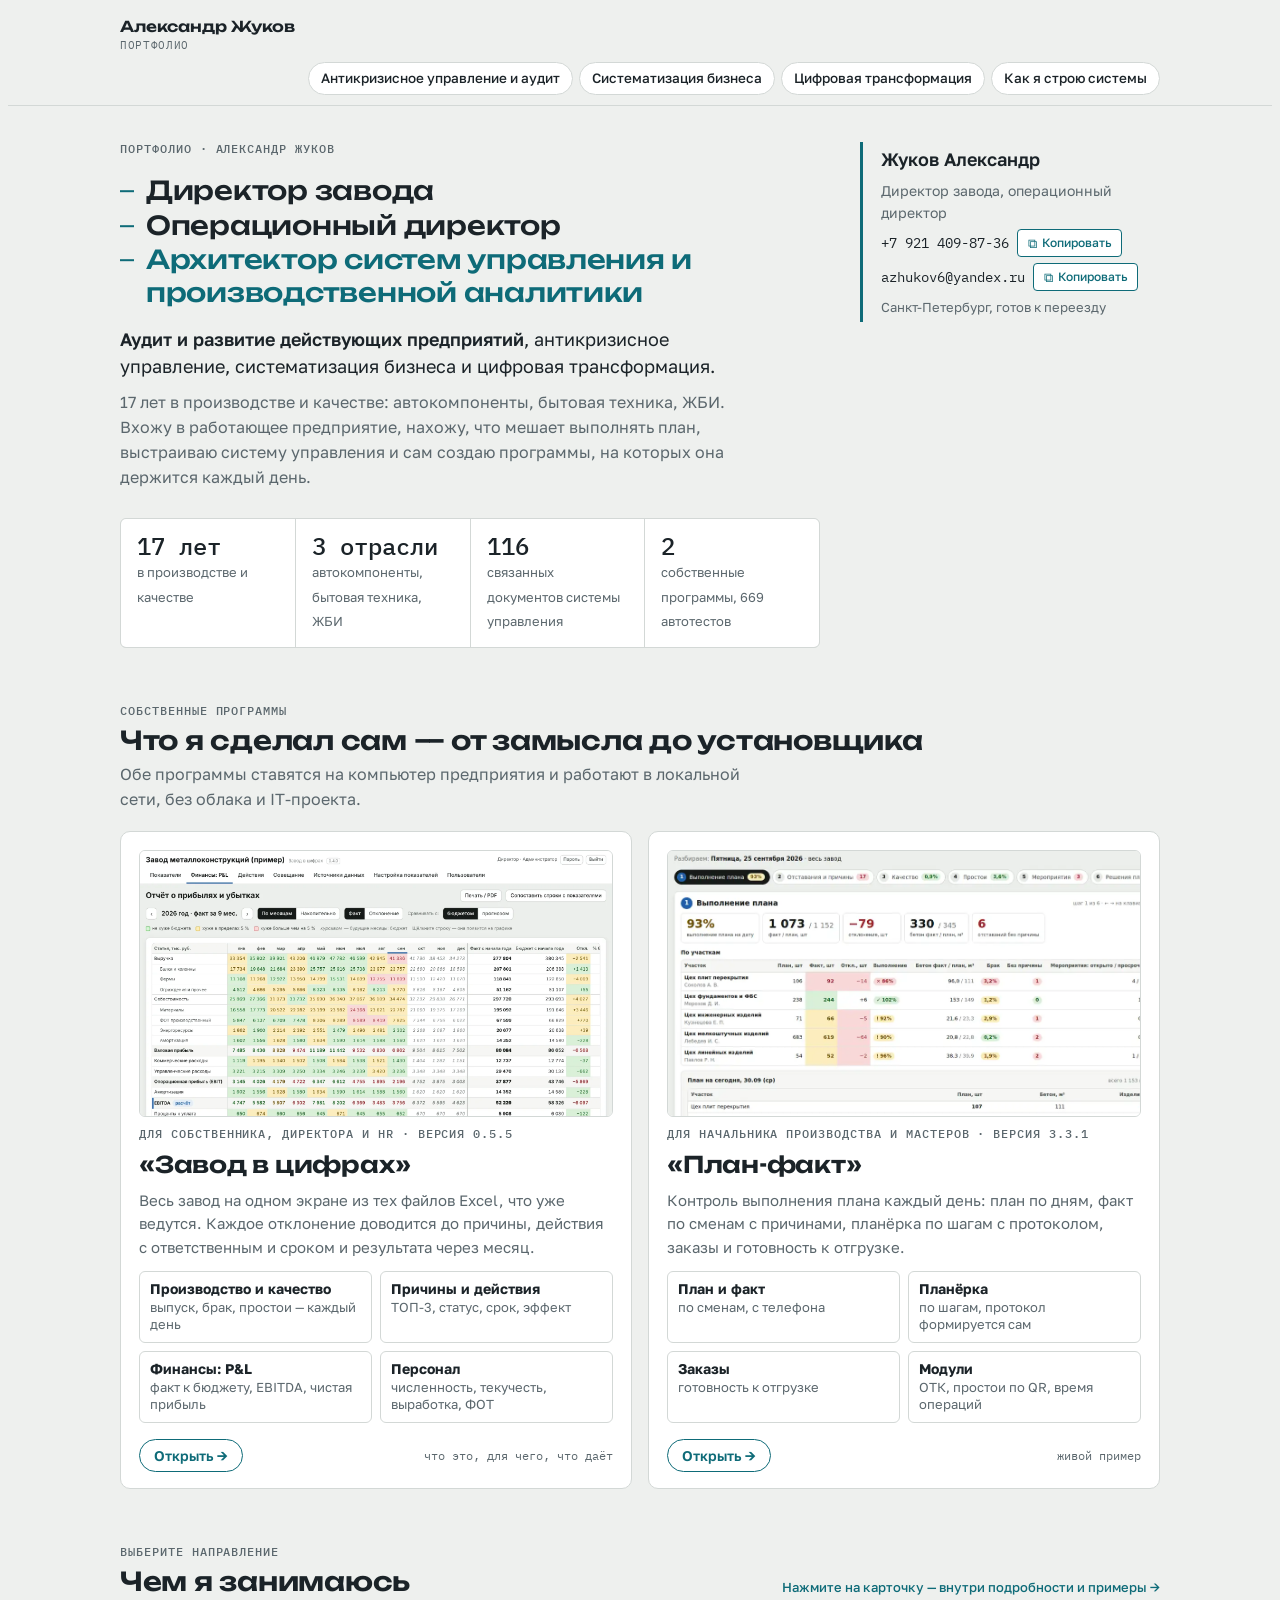
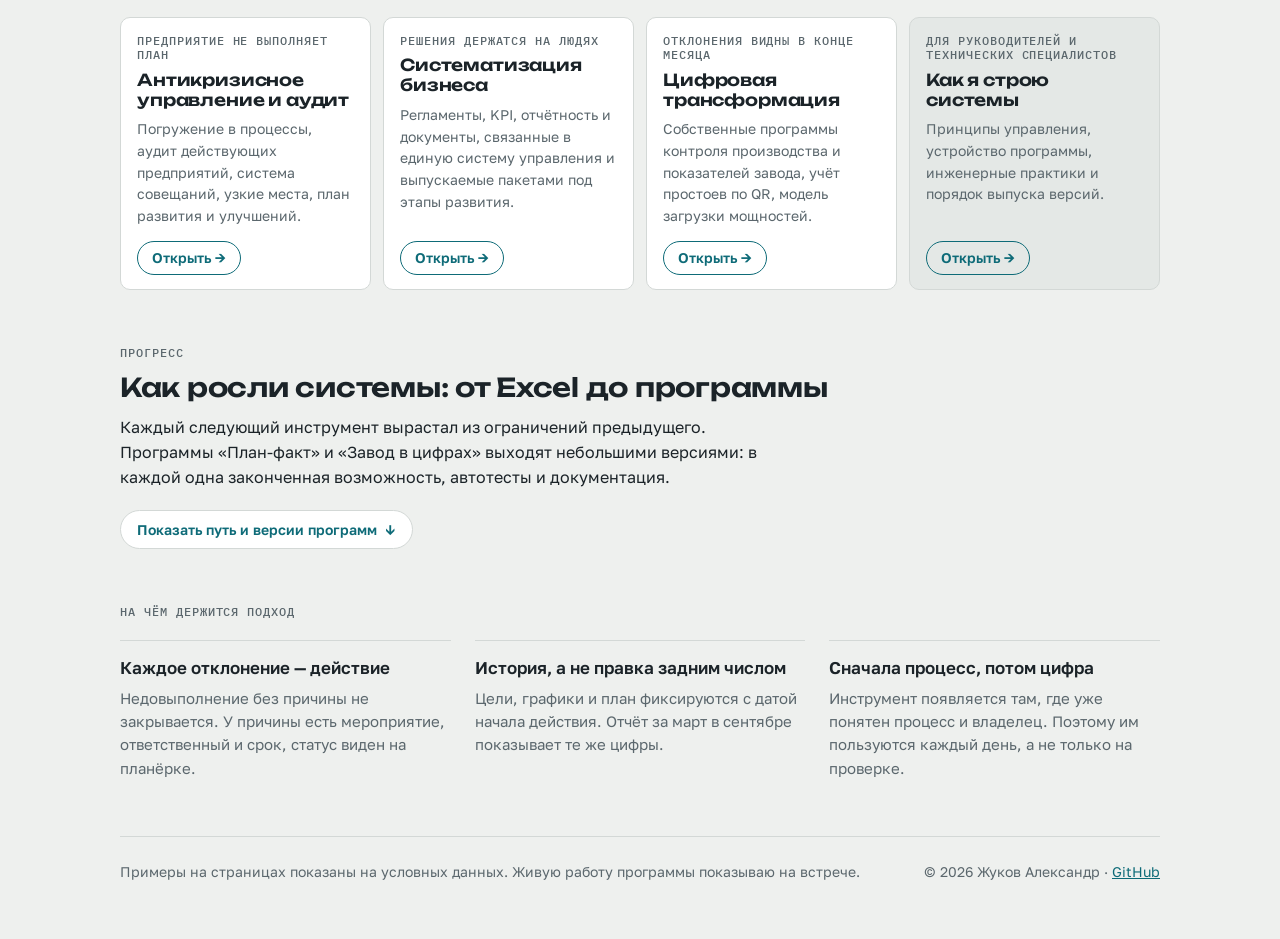
==== commit 133e7965: "Add files via upload" ====
--- a/index.html
+++ b/index.html
@@ -36,7 +36,7 @@
       <div><b>17 лет</b><span>в производстве и качестве</span></div>
       <div><b>3 отрасли</b><span>автокомпоненты, бытовая техника, ЖБИ</span></div>
       <div><b>116</b><span>связанных документов системы управления</span></div>
-      <div><b>2</b><span>собственные программы, 451 автотест</span></div>
+      <div><b>2</b><span>собственные программы, 669 автотестов</span></div>
     </div>
   </div>
   <aside class="card-contact" aria-label="Контакты">
@@ -57,16 +57,16 @@
   <div class="prods">
     <a class="prod" href="zavod/index.html">
       <img src="img/zc-pnl-top.webp" alt="Завод в цифрах: отчёт о прибылях и убытках по месяцам" loading="lazy" width="1100">
-      <div class="eyebrow">Для директора и собственника · версия 0.4</div>
+      <div class="eyebrow">Для собственника, директора и HR · версия 0.5.5</div>
       <h3>«Завод в цифрах»</h3>
-      <p>Показатели завода из тех файлов Excel, что уже ведутся. По каждому отклонению — три главные причины, действие с ответственным и сроком, эффект через месяц.</p>
+      <p>Весь завод на одном экране из тех файлов Excel, что уже ведутся. Каждое отклонение доводится до причины, действия с ответственным и сроком и результата через месяц.</p>
       <ul class="four">
         <li><b>Производство и качество</b>выпуск, брак, простои — каждый день</li>
         <li><b>Причины и действия</b>ТОП-3, статус, срок, эффект</li>
         <li><b>Финансы: P&amp;L</b>факт к бюджету, EBITDA, чистая прибыль</li>
         <li><b>Персонал</b>численность, текучесть, выработка, ФОТ</li>
       </ul>
-      <div class="go"><span>Открыть →</span><em>примеры и экраны</em></div>
+      <div class="go"><span>Открыть →</span><em>что это, для чего, что даёт</em></div>
     </a>
     <a class="prod" href="cifra/index.html#planfact">
       <img src="img/planerka.webp" alt="План-факт: планёрка по шагам" loading="lazy" width="1100">
@@ -148,7 +148,7 @@
         <div class="st"><span class="when">шаг 2</span><b>Простои по QR-кодам</b><p>Веб-приложение на Google Таблицах: отметка простоя с телефона, автозакрытие, % простоя от планового времени, цели с историей.</p><div class="tech"><span>Google Apps Script</span><span>JavaScript</span></div></div>
         <div class="st"><span class="when">шаг 3</span><b>Дашборд производства, качества и простоев</b><p>Свой сервер: загрузка Excel без задвоения, роли и вход по паролю, журнал аудита, режим «Годы». Из него вырос «Завод в цифрах».</p><div class="tech"><span>Python</span><span>SQLite</span><span>51 автотест</span></div></div>
         <div class="st now"><span class="when">сейчас</span><b>Программа «План-факт»: 14 версий</b><p>Планирование, факт, планёрка, качество, простои, время операций, заказы и готовность к отгрузке, план по ресурсам. Установщики для Windows и Mac, лицензии, обновления.</p><div class="tech"><span>Python</span><span>JavaScript</span><span>GitHub Actions</span><span>314 автотестов</span></div></div>
-        <div class="st now"><span class="when">новое</span><b><a href="zavod/index.html">Программа «Завод в цифрах»</a>: показатели, причины, действия, P&amp;L, персонал</b><p>Читает файлы Excel завода как есть и превращает их в показатели с целью и трендом. По показателю вне цели — три главные причины, действия с ответственным, сроком и статусом, оценка эффекта, совещание и протокол, P&amp;L. Экраны настраиваются под директора, главного инженера, финансиста.</p><div class="tech"><span>Python</span><span>JavaScript</span><span>SQLite</span><span>137 автотестов</span></div></div>
+        <div class="st now"><span class="when">новое</span><b><a href="zavod/index.html">Программа «Завод в цифрах»</a>: показатели, причины, действия, P&amp;L, персонал</b><p>Читает файлы Excel завода как есть и превращает их в показатели с целью и трендом. По показателю вне цели — три главные причины, действия с ответственным, сроком и статусом, оценка эффекта, совещание и протокол, P&amp;L. Программа сверяет загруженное с итогами файлов и не складывает разное молча. Экраны настраиваются под директора, финансиста, директора по персоналу.</p><div class="tech"><span>Python</span><span>JavaScript</span><span>SQLite</span><span>355 автотестов</span></div></div>
       </div>
     </div>
     <div data-prog-pane="ver" hidden>
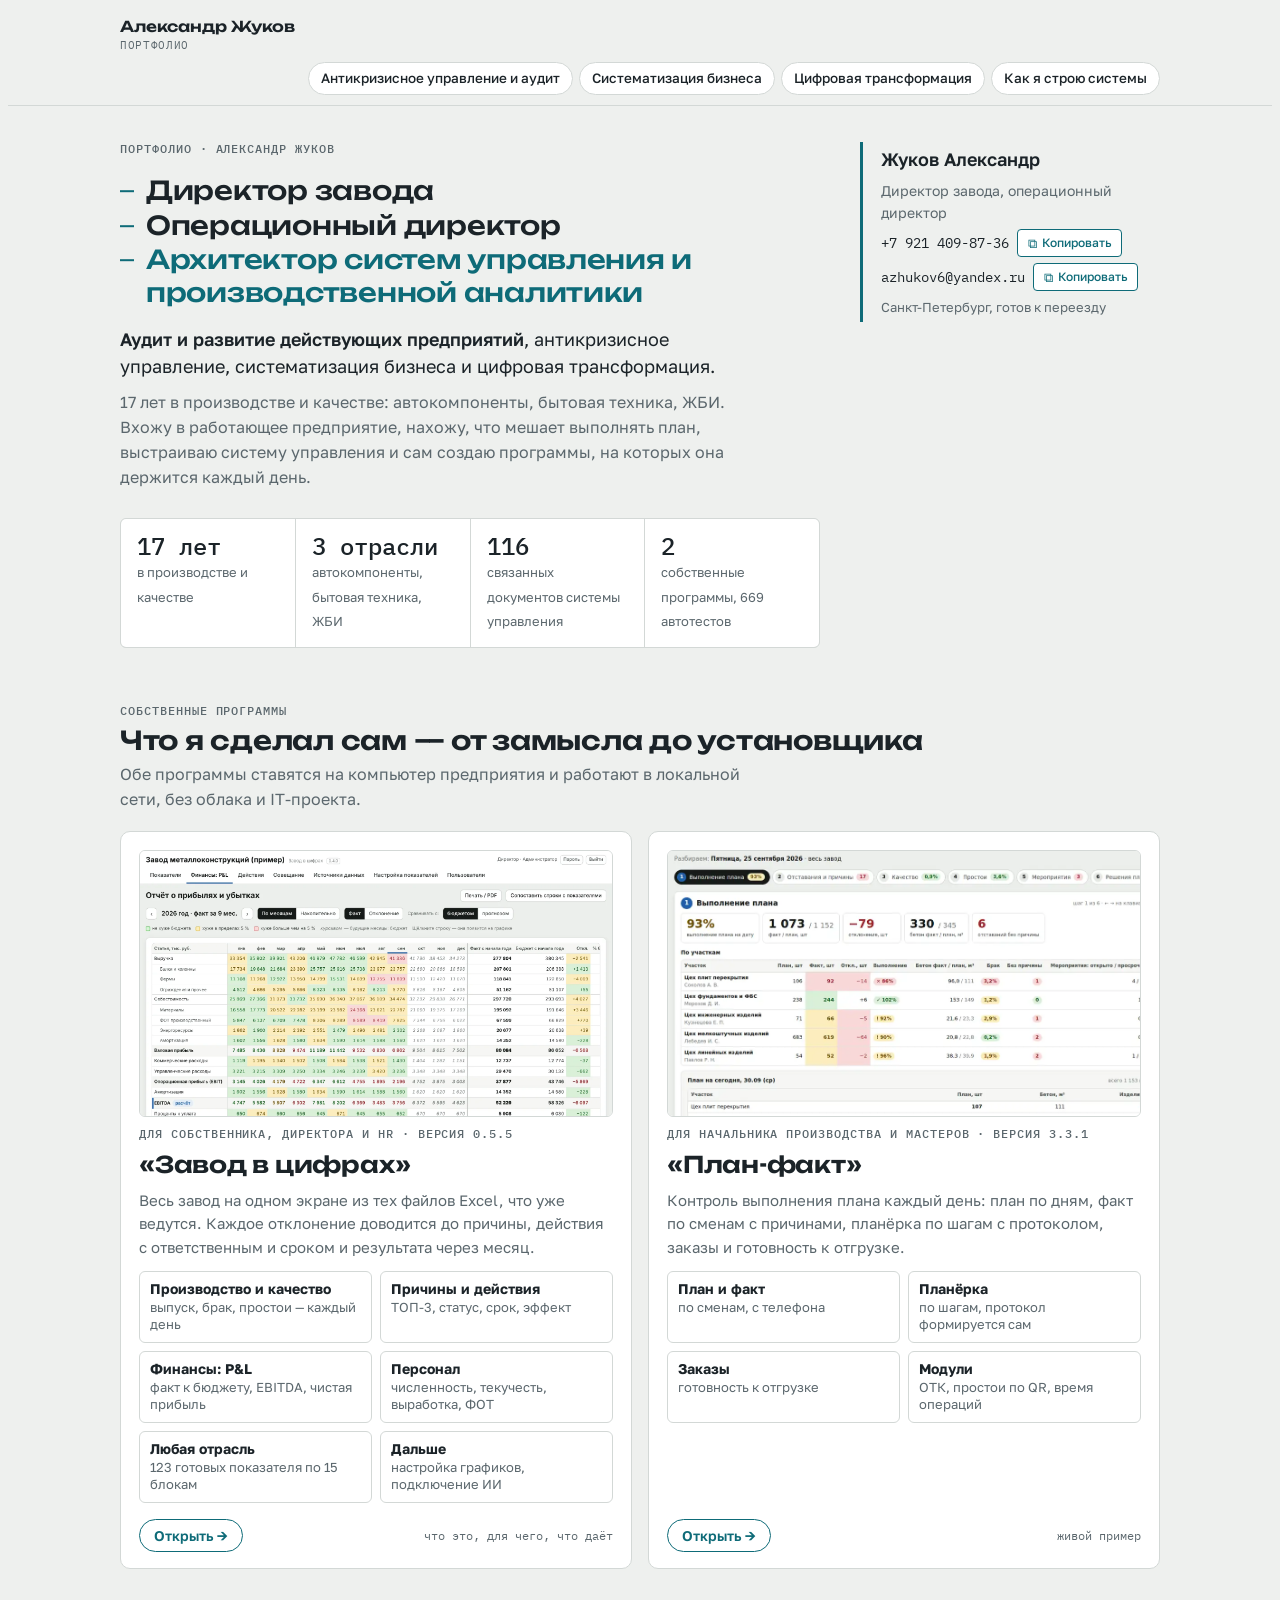
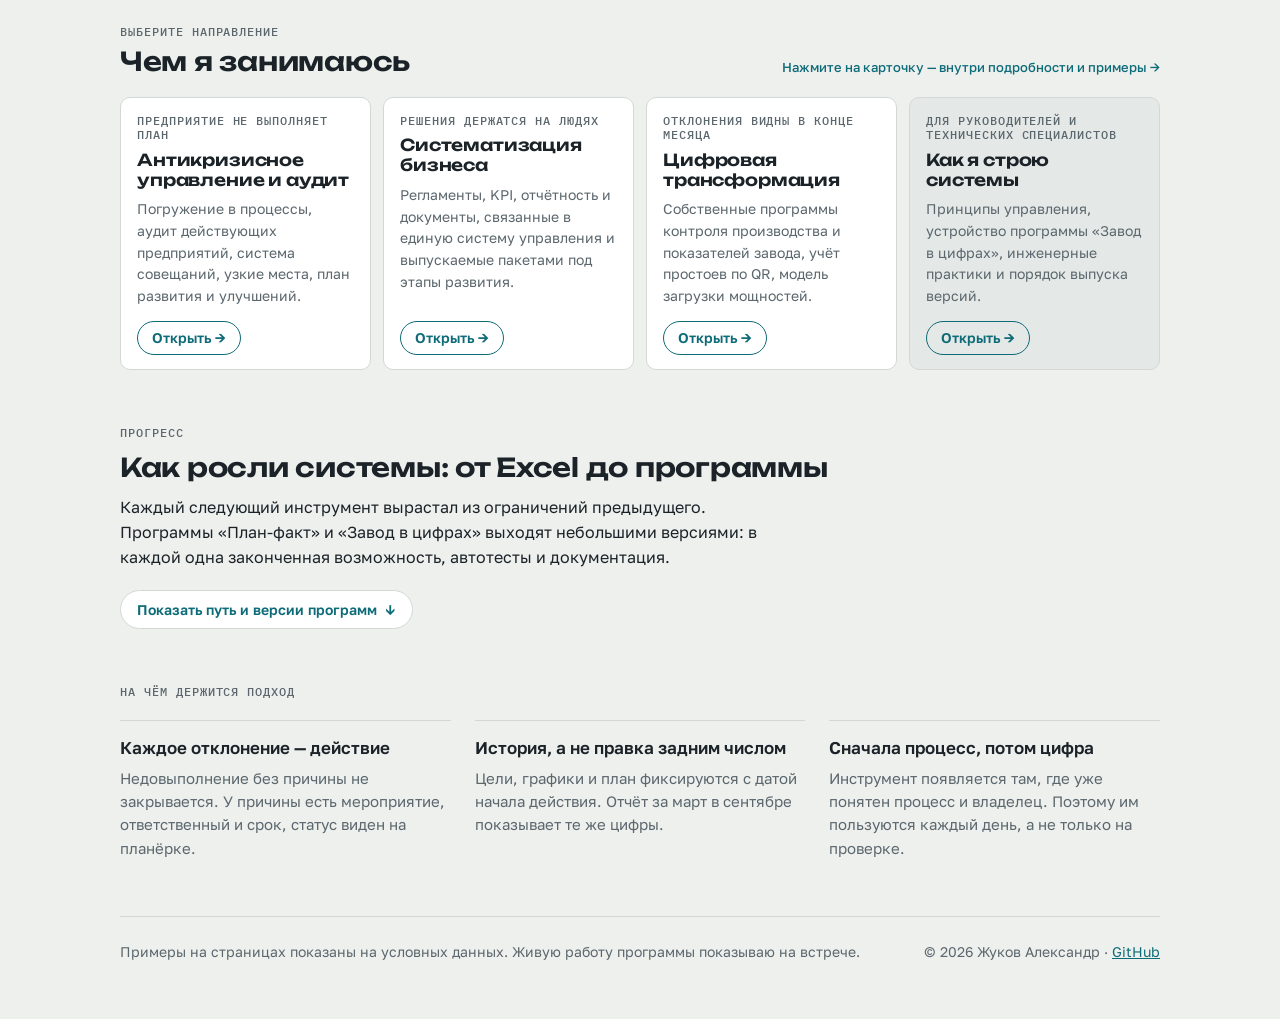
==== commit e37b89ac: "Add files via upload" ====
--- a/index.html
+++ b/index.html
@@ -65,6 +65,8 @@
         <li><b>Причины и действия</b>ТОП-3, статус, срок, эффект</li>
         <li><b>Финансы: P&amp;L</b>факт к бюджету, EBITDA, чистая прибыль</li>
         <li><b>Персонал</b>численность, текучесть, выработка, ФОТ</li>
+        <li><b>Любая отрасль</b>123 готовых показателя по 15 блокам</li>
+        <li><b>Дальше</b>настройка графиков, подключение ИИ</li>
       </ul>
       <div class="go"><span>Открыть →</span><em>что это, для чего, что даёт</em></div>
     </a>
@@ -117,8 +119,8 @@
     <a class="dir alt" href="podhod/index.html">
       <div class="eyebrow">Для руководителей и технических специалистов</div>
       <h3>Как я строю системы</h3>
-      <p>Принципы управления, устройство программы, инженерные практики и порядок выпуска версий.</p>
-      <ul><li>Python и SQLite</li><li>права по 14 разделам</li><li>сборка на GitHub Actions</li><li>подписанные лицензии</li></ul>
+      <p>Принципы управления, устройство программы «Завод в цифрах», инженерные практики и порядок выпуска версий.</p>
+      <ul><li>Python и SQLite</li><li>Excel читается как есть</li><li>сборка на GitHub Actions</li><li>подписанные лицензии</li></ul>
       <div class="go"><span>Открыть →</span><em>подход и архитектура</em></div>
     </a>
   </div>
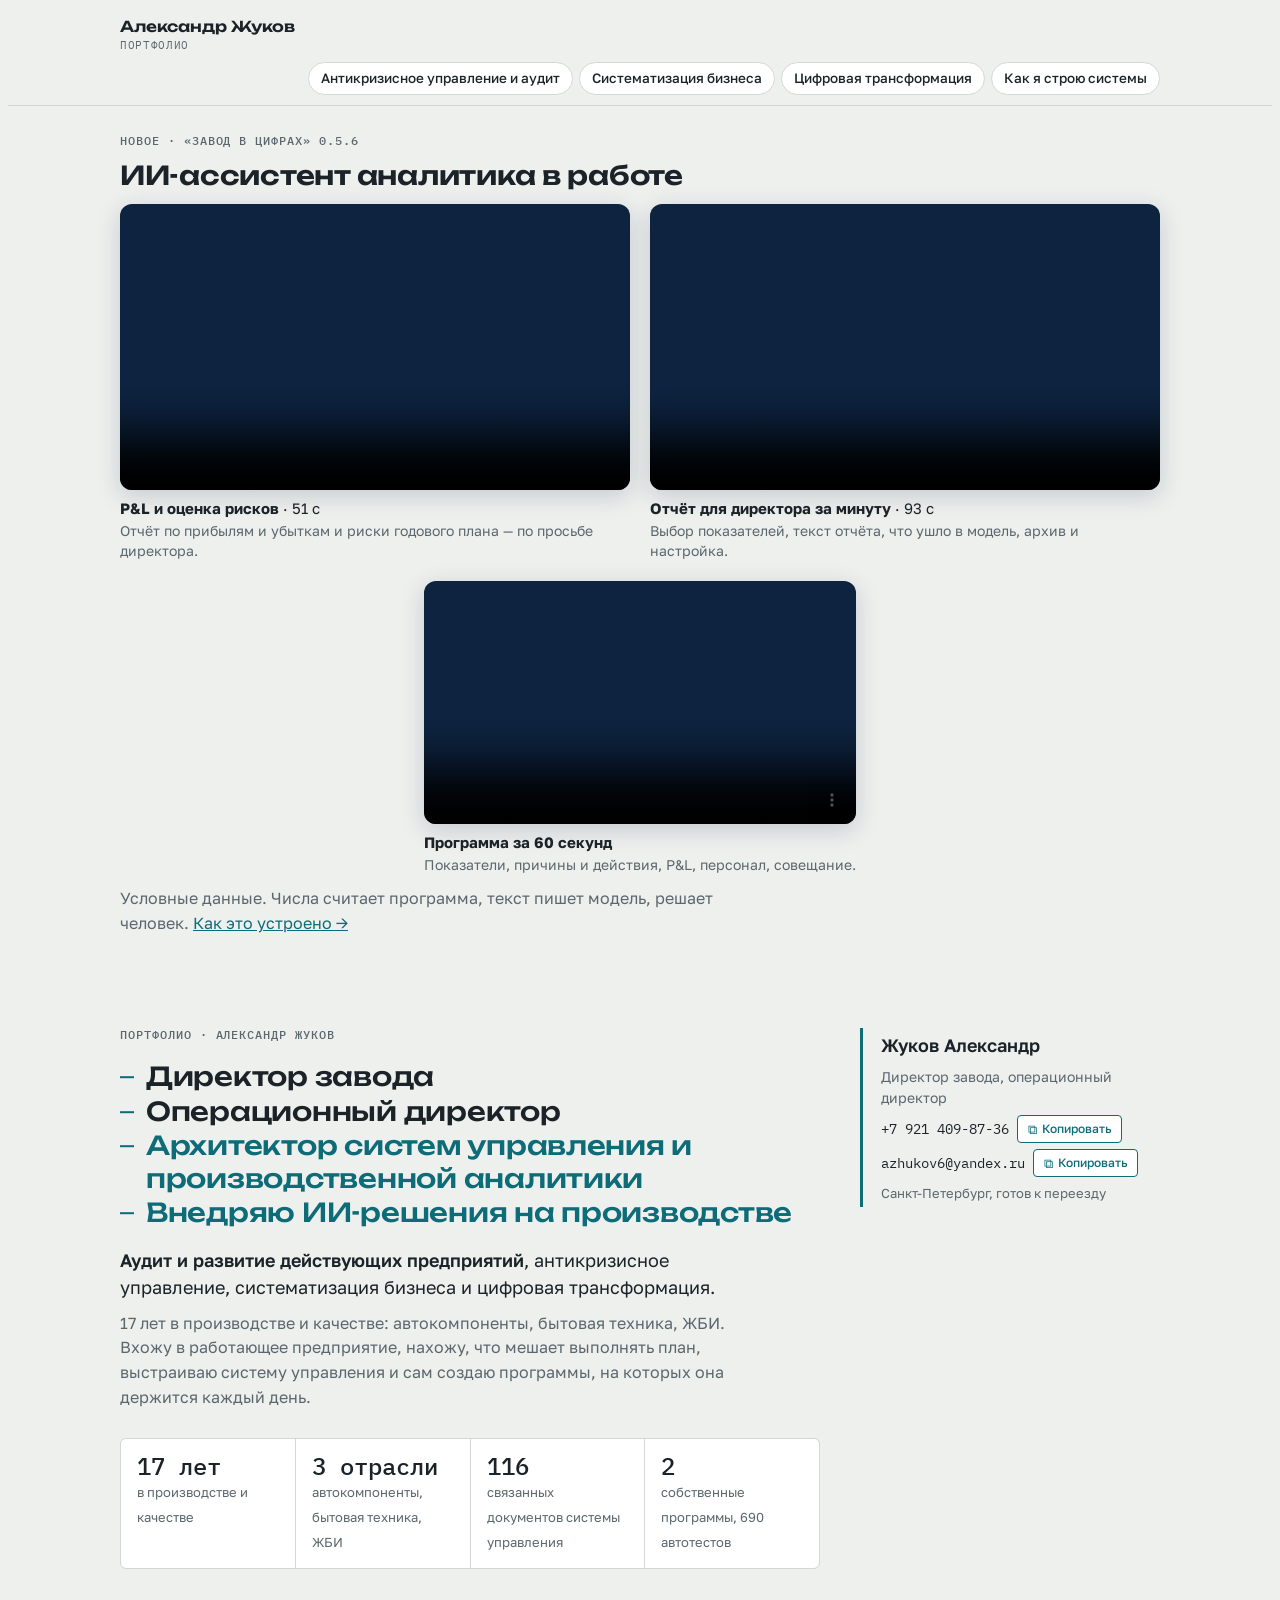
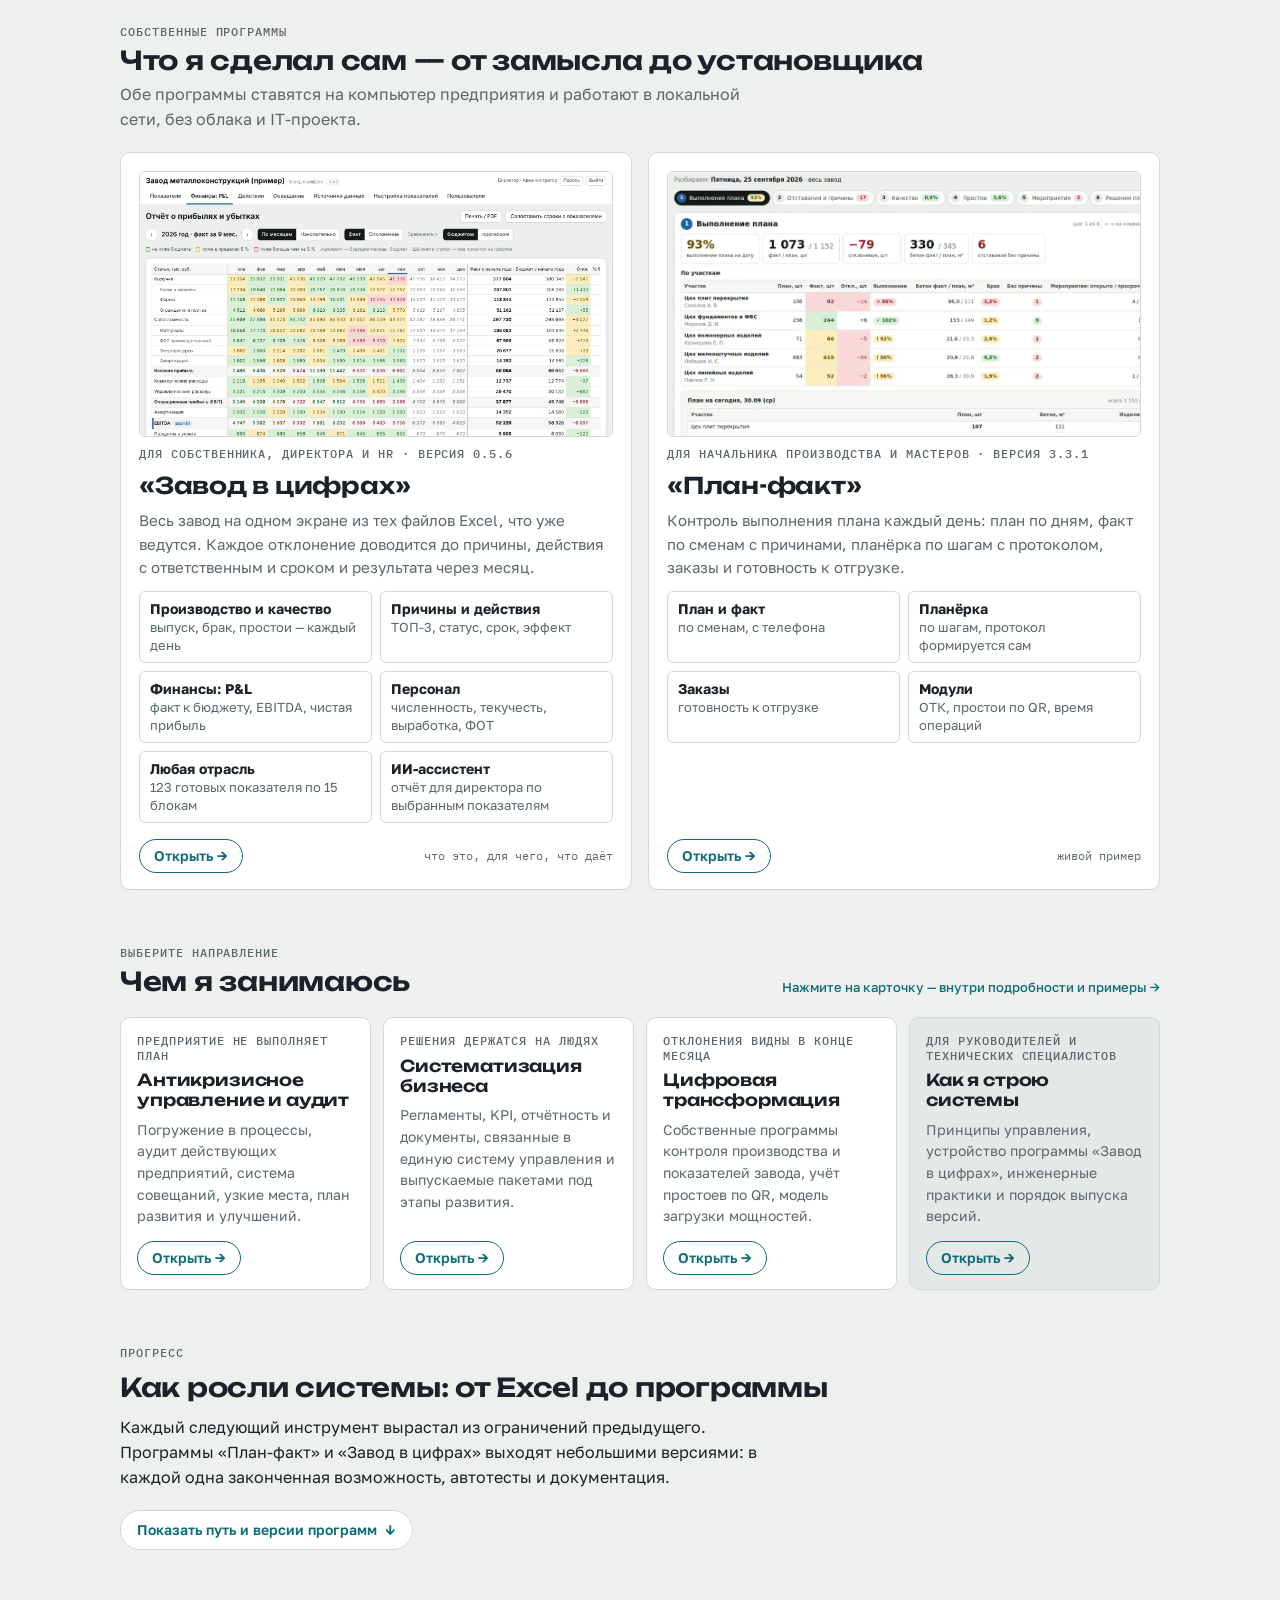
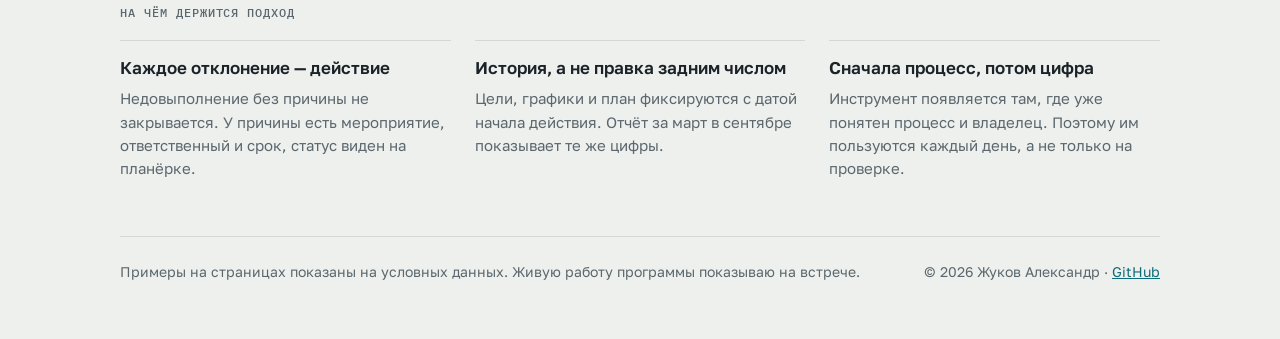
==== commit 5c05554c: "Add files via upload" ====
--- a/index.html
+++ b/index.html
@@ -4,9 +4,9 @@
 <meta charset="utf-8">
 <meta name="viewport" content="width=device-width,initial-scale=1,viewport-fit=cover">
 <title>Александр Жуков · Портфолио</title>
-<meta name="description" content="Александр Жуков — директор завода, операционный директор, архитектор систем управления и производственной аналитики. Аудит и развитие действующих предприятий, антикризисное управление, систематизация бизнеса и цифровая трансформация.">
+<meta name="description" content="Александр Жуков — директор завода, операционный директор, архитектор систем управления и производственной аналитики, внедряю ИИ-решения на производстве. Аудит и развитие действующих предприятий, антикризисное управление, систематизация бизнеса и цифровая трансформация.">
 <meta property="og:title" content="Александр Жуков · Портфолио">
-<meta property="og:description" content="Александр Жуков — директор завода, операционный директор, архитектор систем управления и производственной аналитики. Аудит и развитие действующих предприятий, антикризисное управление, систематизация бизнеса и цифровая трансформация.">
+<meta property="og:description" content="Александр Жуков — директор завода, операционный директор, архитектор систем управления и производственной аналитики, внедряю ИИ-решения на производстве. Аудит и развитие действующих предприятий, антикризисное управление, систематизация бизнеса и цифровая трансформация.">
 <meta property="og:image" content="https://alexander-zhu-kov.github.io/img/planerka.webp">
 <link rel="preconnect" href="https://fonts.googleapis.com">
 <link rel="preconnect" href="https://fonts.gstatic.com" crossorigin>
@@ -22,6 +22,25 @@
 <div class="wrap">
 <main id="main" class="wrap" style="gap:56px">
 
+<section class="vid-first" aria-label="Видео">
+  <div class="eyebrow">Новое · «Завод в цифрах» 0.5.6</div>
+  <h2>ИИ-ассистент аналитика в работе</h2>
+  <div class="vid-grid">
+    <figure>
+      <video controls preload="metadata" playsinline poster="img/zavod-pnl-poster.webp" width="1280" height="720"><source src="video/zavod-pnl-risks.mp4" type="video/mp4">Видео не открылось в этом браузере.</video>
+      <figcaption><b>P&amp;L и оценка рисков</b> · 51 с<span>Отчёт по прибылям и убыткам и риски годового плана — по просьбе директора.</span></figcaption>
+    </figure>
+    <figure>
+      <video controls preload="metadata" playsinline poster="img/zavod-ai-poster.webp" width="1280" height="720"><source src="video/zavod-ai-056.mp4" type="video/mp4">Видео не открылось в этом браузере.</video>
+      <figcaption><b>Отчёт для директора за минуту</b> · 93 с<span>Выбор показателей, текст отчёта, что ушло в модель, архив и настройка.</span></figcaption>
+    </figure>
+    <figure class="wide">
+      <video controls preload="metadata" playsinline poster="img/zavod-promo-poster.webp" width="1280" height="720"><source src="video/zavod-promo.mp4" type="video/mp4">Видео не открылось в этом браузере.</video>
+      <figcaption><b>Программа за 60 секунд</b><span>Показатели, причины и действия, P&amp;L, персонал, совещание.</span></figcaption>
+    </figure>
+  </div>
+  <p class="muted">Условные данные. Числа считает программа, текст пишет модель, решает человек. <a href="zavod/index.html#ai">Как это устроено →</a></p>
+</section>
 <header class="hero2">
   <div>
     <div class="eyebrow">Портфолио · Александр Жуков</div>
@@ -29,6 +48,7 @@
       <li>Директор завода</li>
       <li>Операционный директор</li>
       <li class="dev">Архитектор систем управления и производственной аналитики</li>
+      <li class="dev">Внедряю ИИ-решения на производстве</li>
     </ul>
     <p class="thesis"><b>Аудит и развитие действующих предприятий</b>, антикризисное управление, систематизация бизнеса и цифровая трансформация.</p>
     <p class="lead">17 лет в производстве и качестве: автокомпоненты, бытовая техника, ЖБИ. Вхожу в работающее предприятие, нахожу, что мешает выполнять план, выстраиваю систему управления и сам создаю программы, на которых она держится каждый день.</p>
@@ -36,7 +56,7 @@
       <div><b>17 лет</b><span>в производстве и качестве</span></div>
       <div><b>3 отрасли</b><span>автокомпоненты, бытовая техника, ЖБИ</span></div>
       <div><b>116</b><span>связанных документов системы управления</span></div>
-      <div><b>2</b><span>собственные программы, 669 автотестов</span></div>
+      <div><b>2</b><span>собственные программы, 690 автотестов</span></div>
     </div>
   </div>
   <aside class="card-contact" aria-label="Контакты">
@@ -57,7 +77,7 @@
   <div class="prods">
     <a class="prod" href="zavod/index.html">
       <img src="img/zc-pnl-top.webp" alt="Завод в цифрах: отчёт о прибылях и убытках по месяцам" loading="lazy" width="1100">
-      <div class="eyebrow">Для собственника, директора и HR · версия 0.5.5</div>
+      <div class="eyebrow">Для собственника, директора и HR · версия 0.5.6</div>
       <h3>«Завод в цифрах»</h3>
       <p>Весь завод на одном экране из тех файлов Excel, что уже ведутся. Каждое отклонение доводится до причины, действия с ответственным и сроком и результата через месяц.</p>
       <ul class="four">
@@ -66,7 +86,7 @@
         <li><b>Финансы: P&amp;L</b>факт к бюджету, EBITDA, чистая прибыль</li>
         <li><b>Персонал</b>численность, текучесть, выработка, ФОТ</li>
         <li><b>Любая отрасль</b>123 готовых показателя по 15 блокам</li>
-        <li><b>Дальше</b>настройка графиков, подключение ИИ</li>
+        <li><b>ИИ-ассистент</b>отчёт для директора по выбранным показателям</li>
       </ul>
       <div class="go"><span>Открыть →</span><em>что это, для чего, что даёт</em></div>
     </a>
@@ -150,7 +170,7 @@
         <div class="st"><span class="when">шаг 2</span><b>Простои по QR-кодам</b><p>Веб-приложение на Google Таблицах: отметка простоя с телефона, автозакрытие, % простоя от планового времени, цели с историей.</p><div class="tech"><span>Google Apps Script</span><span>JavaScript</span></div></div>
         <div class="st"><span class="when">шаг 3</span><b>Дашборд производства, качества и простоев</b><p>Свой сервер: загрузка Excel без задвоения, роли и вход по паролю, журнал аудита, режим «Годы». Из него вырос «Завод в цифрах».</p><div class="tech"><span>Python</span><span>SQLite</span><span>51 автотест</span></div></div>
         <div class="st now"><span class="when">сейчас</span><b>Программа «План-факт»: 14 версий</b><p>Планирование, факт, планёрка, качество, простои, время операций, заказы и готовность к отгрузке, план по ресурсам. Установщики для Windows и Mac, лицензии, обновления.</p><div class="tech"><span>Python</span><span>JavaScript</span><span>GitHub Actions</span><span>314 автотестов</span></div></div>
-        <div class="st now"><span class="when">новое</span><b><a href="zavod/index.html">Программа «Завод в цифрах»</a>: показатели, причины, действия, P&amp;L, персонал</b><p>Читает файлы Excel завода как есть и превращает их в показатели с целью и трендом. По показателю вне цели — три главные причины, действия с ответственным, сроком и статусом, оценка эффекта, совещание и протокол, P&amp;L. Программа сверяет загруженное с итогами файлов и не складывает разное молча. Экраны настраиваются под директора, финансиста, директора по персоналу.</p><div class="tech"><span>Python</span><span>JavaScript</span><span>SQLite</span><span>355 автотестов</span></div></div>
+        <div class="st now"><span class="when">новое</span><b><a href="zavod/index.html">Программа «Завод в цифрах»</a>: показатели, причины, действия, P&amp;L, персонал</b><p>Читает файлы Excel завода как есть и превращает их в показатели с целью и трендом. По показателю вне цели — три главные причины, действия с ответственным, сроком и статусом, оценка эффекта, совещание и протокол, P&amp;L. Программа сверяет загруженное с итогами файлов и не складывает разное молча. Экраны настраиваются под директора, финансиста, директора по персоналу. С версии 0.5.6 — ИИ-ассистент аналитика: по выбранным показателям и периоду пишет текст отчёта, а числа считает программа.</p><div class="tech"><span>Python</span><span>JavaScript</span><span>SQLite</span><span>376 автотестов</span></div></div>
       </div>
     </div>
     <div data-prog-pane="ver" hidden>
--- a/assets/site.css
+++ b/assets/site.css
@@ -394,3 +394,13 @@
 @media (max-width:860px){.prods,.sysgrid{grid-template-columns:minmax(0,1fr)}}
 @media (max-width:520px){.dirs.compact,.sysgrid.four,.prod ul.four{grid-template-columns:minmax(0,1fr)}}
 @media print{details.more>summary{display:none} details.more>.more-in{display:flex!important}}
+
+.vid-first{display:flex;flex-direction:column;gap:12px;padding-top:28px}
+.vid-first h2{margin:0}
+.vid-grid{display:grid;grid-template-columns:repeat(2,minmax(0,1fr));gap:20px}
+.vid-grid figure{margin:0;display:flex;flex-direction:column;gap:8px}
+.vid-grid figure.wide{grid-column:1/-1;max-width:calc(50% - 10px);justify-self:center}
+.vid-grid video{width:100%;height:auto;aspect-ratio:16/9;border-radius:12px;background:#0d2340;box-shadow:0 6px 24px rgba(13,35,64,.18)}
+.vid-grid figcaption{font-size:15px;line-height:1.4}
+.vid-grid figcaption span{display:block;color:var(--muted);font-size:14px;margin-top:2px}
+@media (max-width:760px){.vid-grid{grid-template-columns:minmax(0,1fr)}.vid-grid figure.wide{max-width:none}}
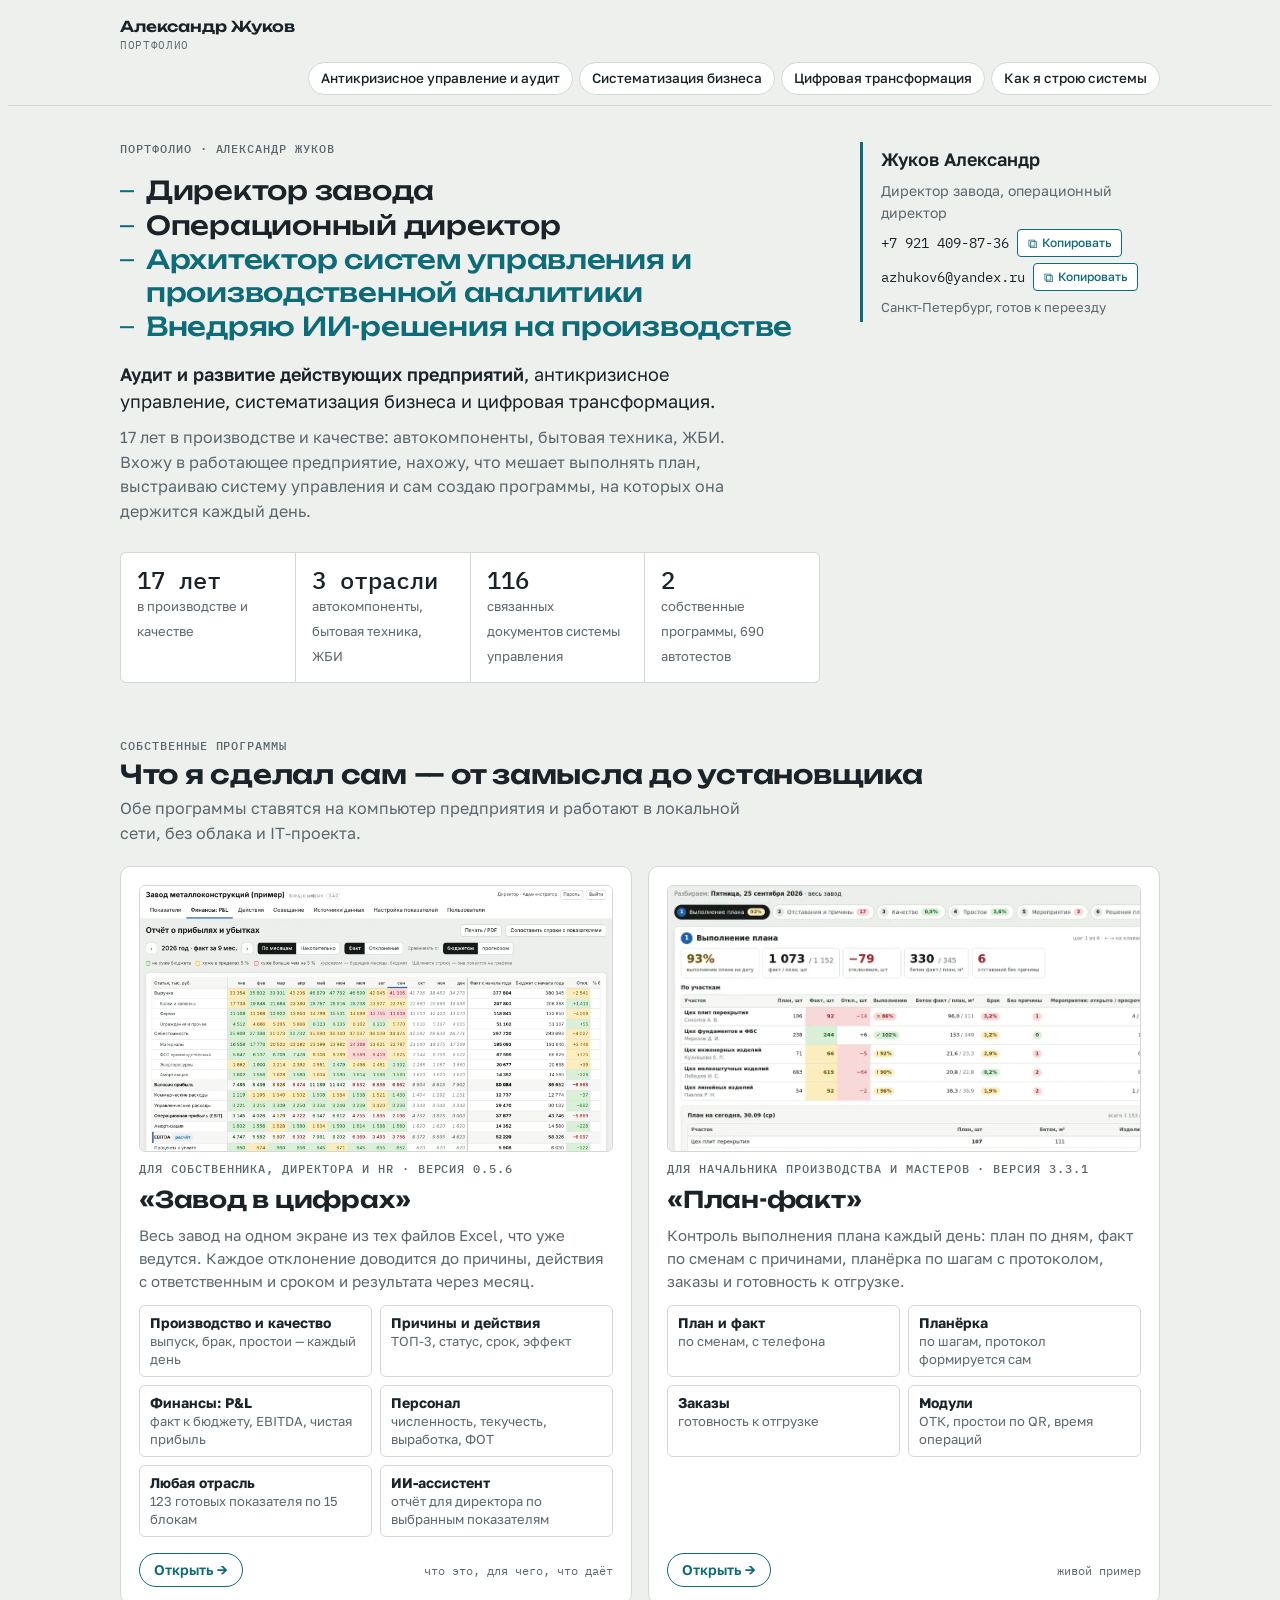
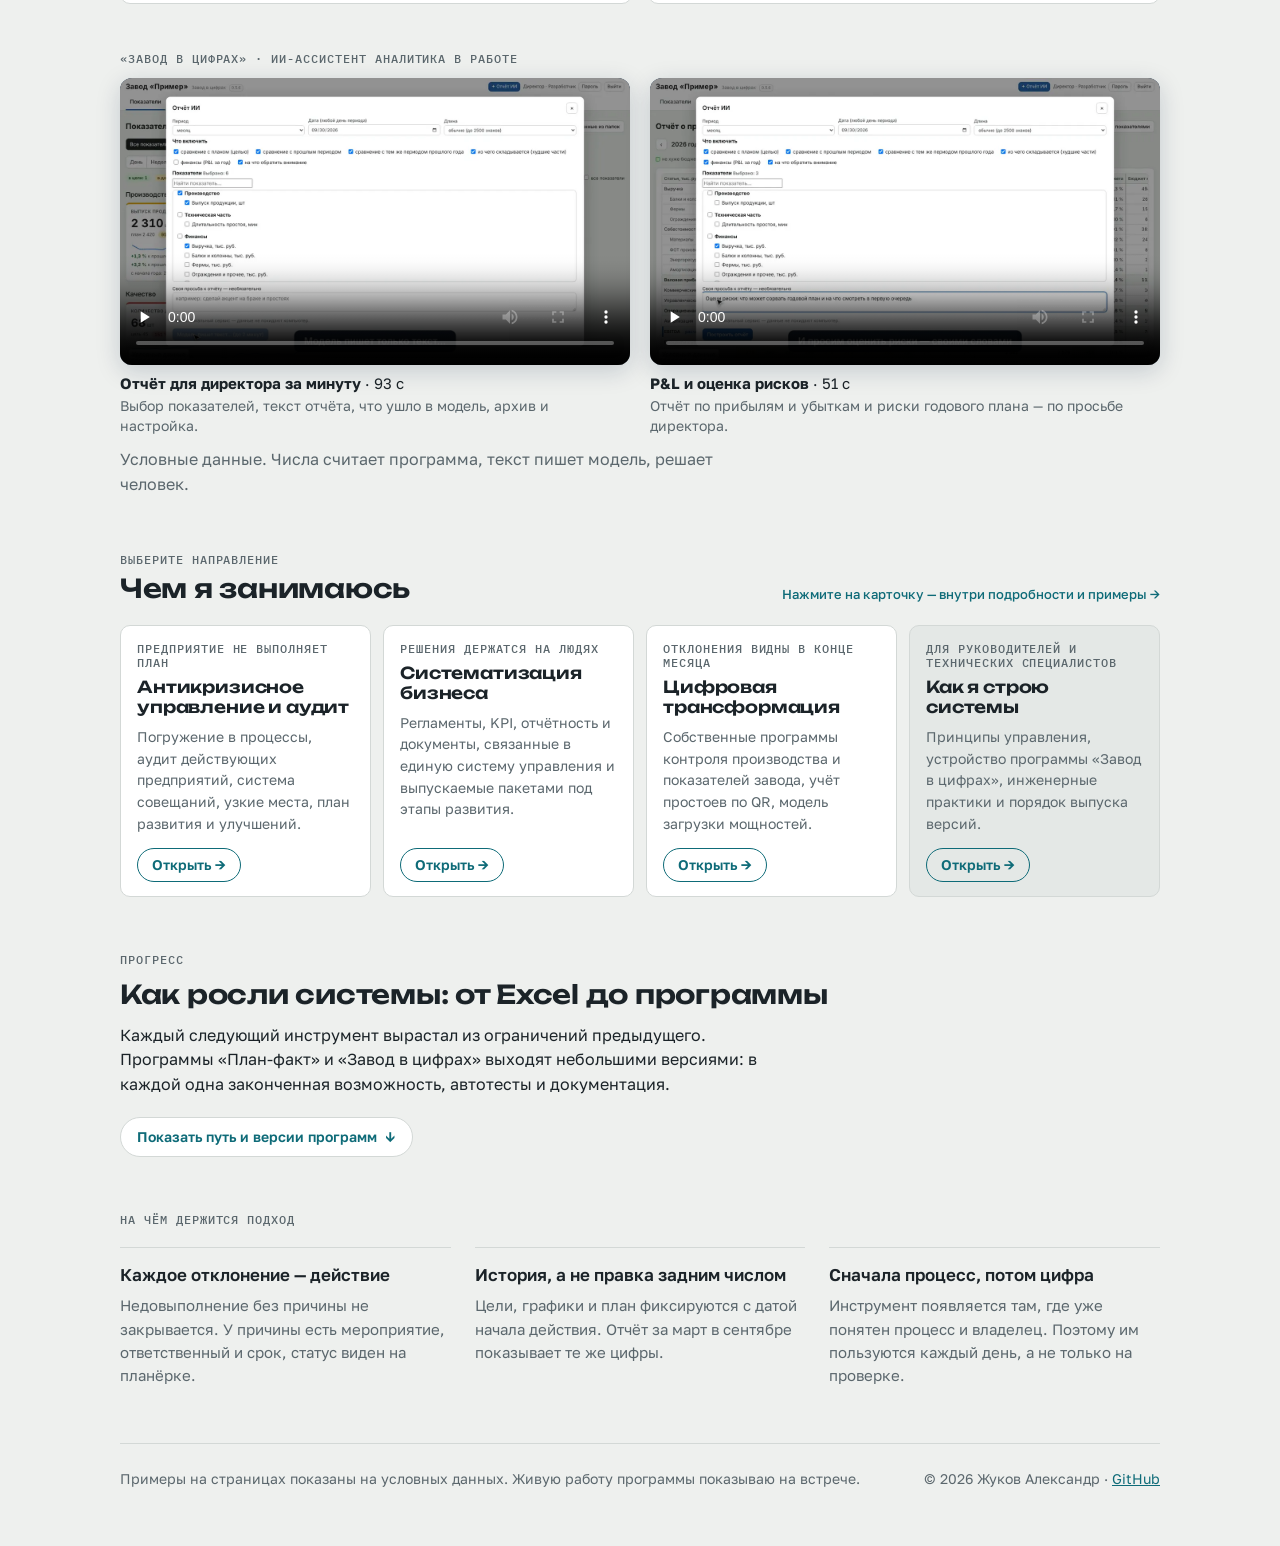
==== commit c6225737: "Add files via upload" ====
--- a/index.html
+++ b/index.html
@@ -22,25 +22,6 @@
 <div class="wrap">
 <main id="main" class="wrap" style="gap:56px">
 
-<section class="vid-first" aria-label="Видео">
-  <div class="eyebrow">Новое · «Завод в цифрах» 0.5.6</div>
-  <h2>ИИ-ассистент аналитика в работе</h2>
-  <div class="vid-grid">
-    <figure>
-      <video controls preload="metadata" playsinline poster="img/zavod-pnl-poster.webp" width="1280" height="720"><source src="video/zavod-pnl-risks.mp4" type="video/mp4">Видео не открылось в этом браузере.</video>
-      <figcaption><b>P&amp;L и оценка рисков</b> · 51 с<span>Отчёт по прибылям и убыткам и риски годового плана — по просьбе директора.</span></figcaption>
-    </figure>
-    <figure>
-      <video controls preload="metadata" playsinline poster="img/zavod-ai-poster.webp" width="1280" height="720"><source src="video/zavod-ai-056.mp4" type="video/mp4">Видео не открылось в этом браузере.</video>
-      <figcaption><b>Отчёт для директора за минуту</b> · 93 с<span>Выбор показателей, текст отчёта, что ушло в модель, архив и настройка.</span></figcaption>
-    </figure>
-    <figure class="wide">
-      <video controls preload="metadata" playsinline poster="img/zavod-promo-poster.webp" width="1280" height="720"><source src="video/zavod-promo.mp4" type="video/mp4">Видео не открылось в этом браузере.</video>
-      <figcaption><b>Программа за 60 секунд</b><span>Показатели, причины и действия, P&amp;L, персонал, совещание.</span></figcaption>
-    </figure>
-  </div>
-  <p class="muted">Условные данные. Числа считает программа, текст пишет модель, решает человек. <a href="zavod/index.html#ai">Как это устроено →</a></p>
-</section>
 <header class="hero2">
   <div>
     <div class="eyebrow">Портфолио · Александр Жуков</div>
@@ -103,6 +84,21 @@
       </ul>
       <div class="go"><span>Открыть →</span><em>живой пример</em></div>
     </a>
+  </div>
+
+  <div class="vid-card">
+    <div class="eyebrow">«Завод в цифрах» · ИИ-ассистент аналитика в работе</div>
+    <div class="vid-grid">
+      <figure>
+        <video controls preload="none" playsinline poster="img/zavod-ai-poster.webp" width="1280" height="720"><source src="video/zavod-ai-056.mp4" type="video/mp4">Видео не открылось в этом браузере.</video>
+        <figcaption><b>Отчёт для директора за минуту</b> · 93 с<span>Выбор показателей, текст отчёта, что ушло в модель, архив и настройка.</span></figcaption>
+      </figure>
+      <figure>
+        <video controls preload="none" playsinline poster="img/zavod-pnl-poster.webp" width="1280" height="720"><source src="video/zavod-pnl-risks.mp4" type="video/mp4">Видео не открылось в этом браузере.</video>
+        <figcaption><b>P&amp;L и оценка рисков</b> · 51 с<span>Отчёт по прибылям и убыткам и риски годового плана — по просьбе директора.</span></figcaption>
+      </figure>
+    </div>
+    <p class="muted">Условные данные. Числа считает программа, текст пишет модель, решает человек.</p>
   </div>
 </section>
 
--- a/assets/site.css
+++ b/assets/site.css
@@ -404,3 +404,6 @@
 .vid-grid figcaption{font-size:15px;line-height:1.4}
 .vid-grid figcaption span{display:block;color:var(--muted);font-size:14px;margin-top:2px}
 @media (max-width:760px){.vid-grid{grid-template-columns:minmax(0,1fr)}.vid-grid figure.wide{max-width:none}}
+
+.vid-card{display:flex;flex-direction:column;gap:12px;margin-top:28px}
+.vid-card p{margin:0}
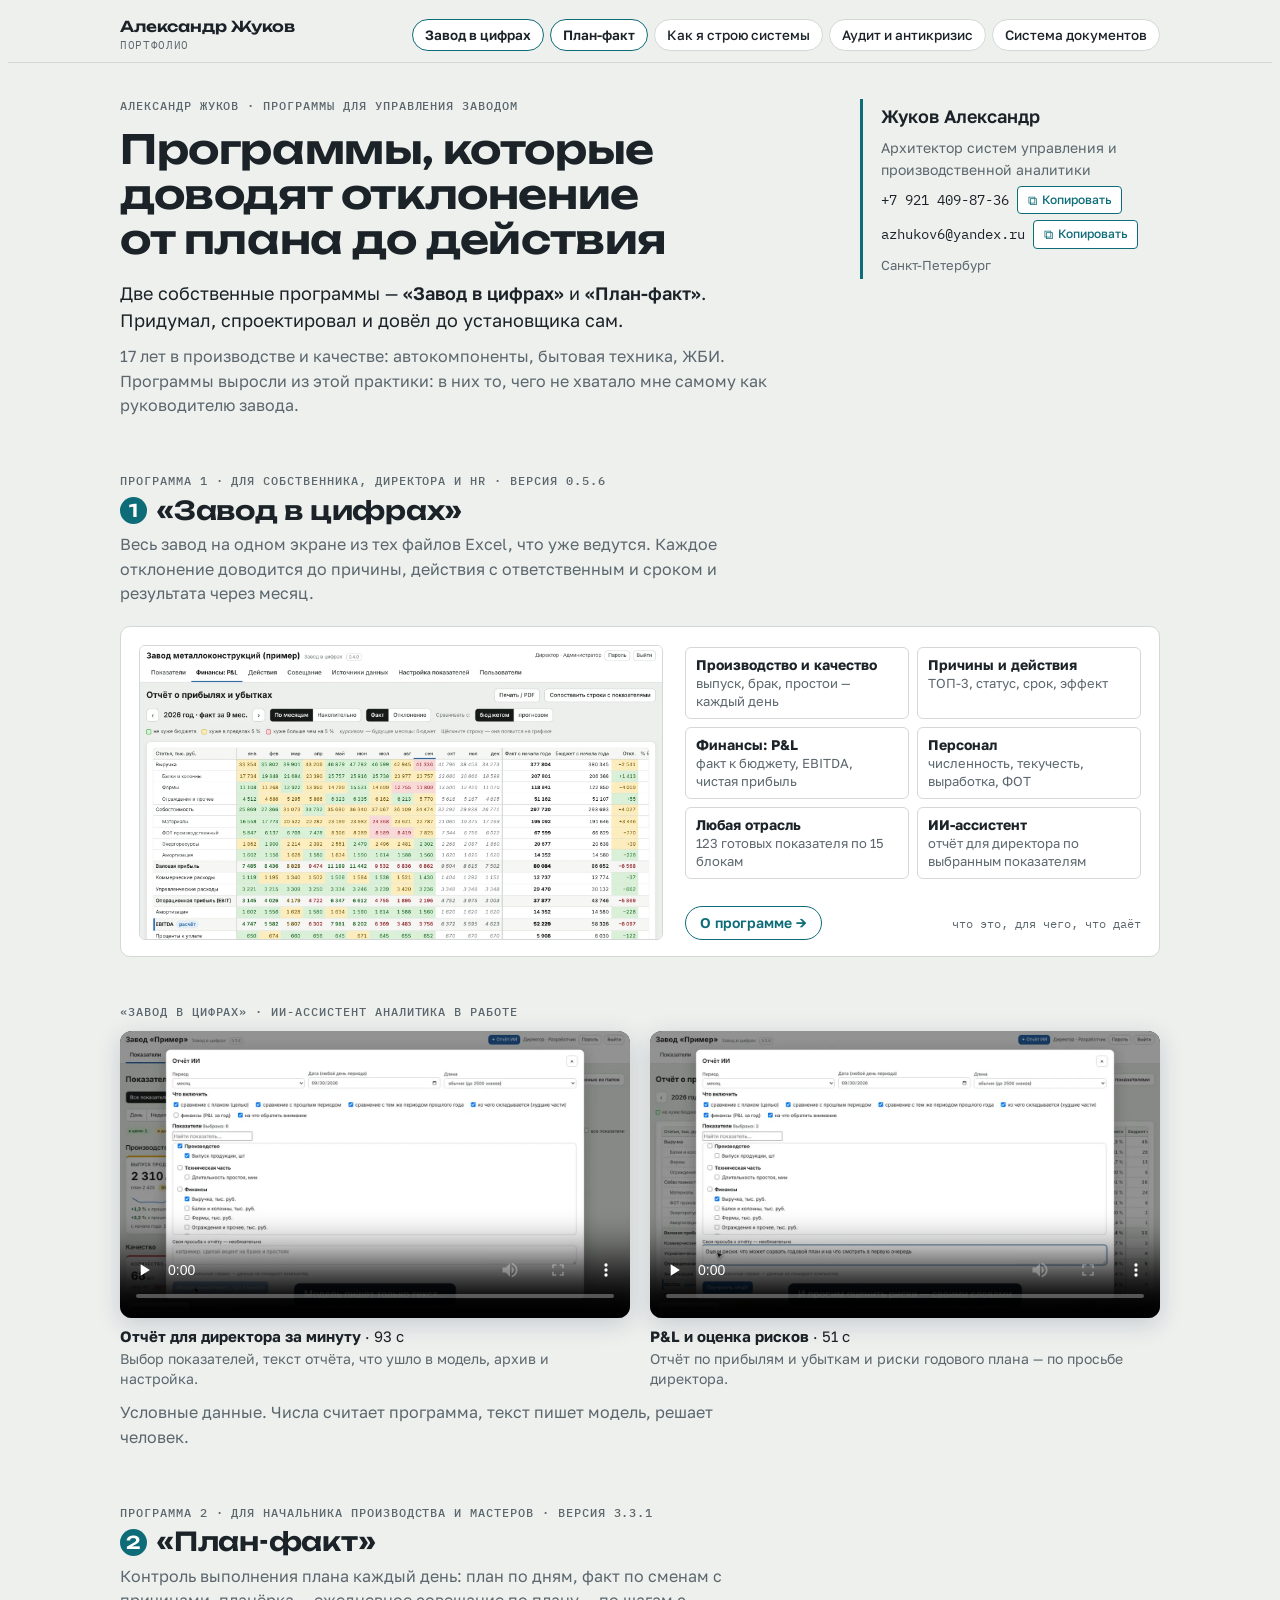
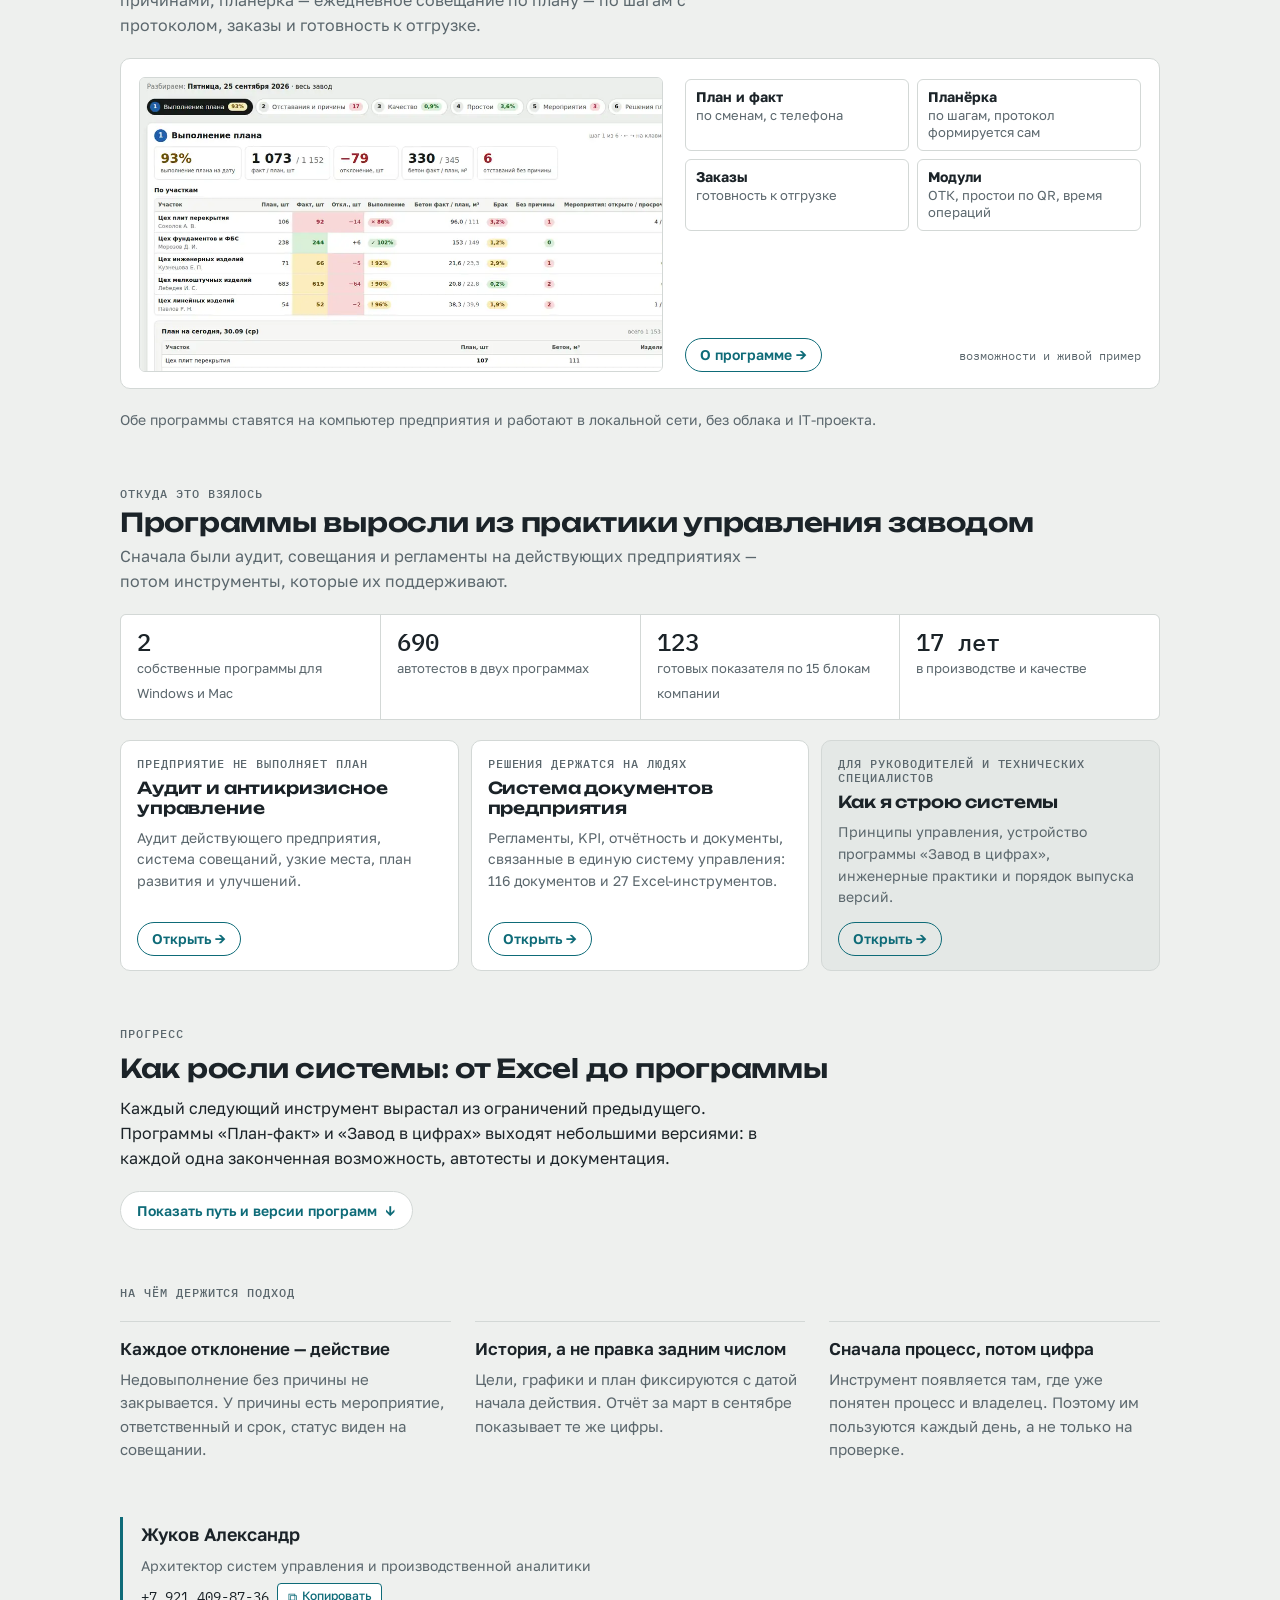
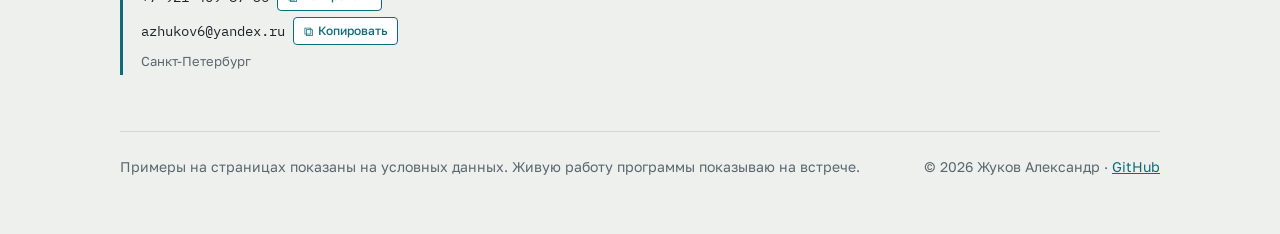
==== commit d50dbf19: "Add files via upload" ====
--- a/index.html
+++ b/index.html
@@ -3,10 +3,10 @@
 <head>
 <meta charset="utf-8">
 <meta name="viewport" content="width=device-width,initial-scale=1,viewport-fit=cover">
-<title>Александр Жуков · Портфолио</title>
-<meta name="description" content="Александр Жуков — директор завода, операционный директор, архитектор систем управления и производственной аналитики, внедряю ИИ-решения на производстве. Аудит и развитие действующих предприятий, антикризисное управление, систематизация бизнеса и цифровая трансформация.">
-<meta property="og:title" content="Александр Жуков · Портфолио">
-<meta property="og:description" content="Александр Жуков — директор завода, операционный директор, архитектор систем управления и производственной аналитики, внедряю ИИ-решения на производстве. Аудит и развитие действующих предприятий, антикризисное управление, систематизация бизнеса и цифровая трансформация.">
+<title>Александр Жуков · программы «Завод в цифрах» и «План-факт»</title>
+<meta name="description" content="Собственные программы для управления заводом: «Завод в цифрах» — показатели из файлов Excel, причины и действия, P&L, персонал, ИИ-ассистент; «План-факт» — ежедневный контроль выполнения плана. Автор — Александр Жуков, 17 лет в производстве и качестве.">
+<meta property="og:title" content="Александр Жуков · программы «Завод в цифрах» и «План-факт»">
+<meta property="og:description" content="Собственные программы для управления заводом: «Завод в цифрах» — показатели из файлов Excel, причины и действия, P&L, персонал, ИИ-ассистент; «План-факт» — ежедневный контроль выполнения плана. Автор — Александр Жуков, 17 лет в производстве и качестве.">
 <meta property="og:image" content="https://alexander-zhu-kov.github.io/img/planerka.webp">
 <link rel="preconnect" href="https://fonts.googleapis.com">
 <link rel="preconnect" href="https://fonts.gstatic.com" crossorigin>
@@ -17,50 +17,37 @@
 <a class="skip" href="#main">К содержанию</a>
 <div class="topbar"><div class="in">
   <a class="brand" href="index.html">Александр Жуков<small>портфолио</small></a>
-  <nav class="tabs" aria-label="Направления"><a href="krizis/index.html">Антикризисное управление и аудит</a><a href="sistema/index.html">Систематизация бизнеса</a><a href="cifra/index.html">Цифровая трансформация</a><a href="podhod/index.html">Как я строю системы</a></nav>
+  <nav class="tabs" aria-label="Разделы"><a href="zavod/index.html" class=pt>Завод в цифрах</a><a href="cifra/index.html" class=pt>План-факт</a><a href="podhod/index.html">Как я строю системы</a><a href="krizis/index.html">Аудит и антикризис</a><a href="sistema/index.html">Система документов</a></nav>
 </div></div>
 <div class="wrap">
 <main id="main" class="wrap" style="gap:56px">
 
 <header class="hero2">
   <div>
-    <div class="eyebrow">Портфолио · Александр Жуков</div>
-    <ul class="roles" aria-label="Роли">
-      <li>Директор завода</li>
-      <li>Операционный директор</li>
-      <li class="dev">Архитектор систем управления и производственной аналитики</li>
-      <li class="dev">Внедряю ИИ-решения на производстве</li>
-    </ul>
-    <p class="thesis"><b>Аудит и развитие действующих предприятий</b>, антикризисное управление, систематизация бизнеса и цифровая трансформация.</p>
-    <p class="lead">17 лет в производстве и качестве: автокомпоненты, бытовая техника, ЖБИ. Вхожу в работающее предприятие, нахожу, что мешает выполнять план, выстраиваю систему управления и сам создаю программы, на которых она держится каждый день.</p>
-    <div class="facts">
-      <div><b>17 лет</b><span>в производстве и качестве</span></div>
-      <div><b>3 отрасли</b><span>автокомпоненты, бытовая техника, ЖБИ</span></div>
-      <div><b>116</b><span>связанных документов системы управления</span></div>
-      <div><b>2</b><span>собственные программы, 690 автотестов</span></div>
-    </div>
+    <div class="eyebrow">Александр Жуков · программы для управления заводом</div>
+    <h1 class="h1p">Программы, которые доводят отклонение от плана до действия</h1>
+    <p class="thesis">Две собственные программы — <b>«Завод в цифрах»</b> и <b>«План-факт»</b>. Придумал, спроектировал и довёл до установщика сам.</p>
+    <p class="lead">17 лет в производстве и качестве: автокомпоненты, бытовая техника, ЖБИ. Программы выросли из этой практики: в них то, чего не хватало мне самому как руководителю завода.</p>
+    <p class="to-contacts"><a href="#contacts">Контакты ↓</a></p>
   </div>
   <aside class="card-contact" aria-label="Контакты">
     <div class="name">Жуков Александр</div>
-    <div class="muted" style="font-size:14px">Директор завода, операционный директор</div>
+    <div class="muted" style="font-size:14px">Архитектор систем управления и производственной аналитики</div>
     <div class="contact-line"><code id="c-phone">+7 921 409-87-36</code><button class="copy" data-copy="c-phone" type="button">Копировать</button></div>
     <div class="contact-line"><code id="c-mail">azhukov6@yandex.ru</code><button class="copy" data-copy="c-mail" type="button">Копировать</button></div>
-    <div class="muted" style="font-size:13px">Санкт-Петербург, готов к переезду</div>
+    <div class="muted" style="font-size:13px">Санкт-Петербург</div>
   </aside>
 </header>
 
-<section class="stand" aria-labelledby="prod">
+<section class="stand" aria-labelledby="p1">
   <div class="desc" style="display:flex;flex-direction:column;gap:6px">
-    <div class="eyebrow">Собственные программы</div>
-    <h2 id="prod">Что я сделал сам — от замысла до установщика</h2>
-    <p class="muted">Обе программы ставятся на компьютер предприятия и работают в локальной сети, без облака и IT-проекта.</p>
-  </div>
-  <div class="prods">
-    <a class="prod" href="zavod/index.html">
-      <img src="img/zc-pnl-top.webp" alt="Завод в цифрах: отчёт о прибылях и убытках по месяцам" loading="lazy" width="1100">
-      <div class="eyebrow">Для собственника, директора и HR · версия 0.5.6</div>
-      <h3>«Завод в цифрах»</h3>
-      <p>Весь завод на одном экране из тех файлов Excel, что уже ведутся. Каждое отклонение доводится до причины, действия с ответственным и сроком и результата через месяц.</p>
+    <div class="eyebrow">Программа 1 · для собственника, директора и HR · версия 0.5.6</div>
+    <h2 id="p1"><span class="pn">1</span>«Завод в цифрах»</h2>
+    <p class="muted">Весь завод на одном экране из тех файлов Excel, что уже ведутся. Каждое отклонение доводится до причины, действия с ответственным и сроком и результата через месяц.</p>
+  </div>
+  <a class="prod wide" href="zavod/index.html">
+    <img src="img/zc-pnl-top.webp" alt="Завод в цифрах: отчёт о прибылях и убытках по месяцам" loading="lazy" width="1100">
+    <div class="txt">
       <ul class="four">
         <li><b>Производство и качество</b>выпуск, брак, простои — каждый день</li>
         <li><b>Причины и действия</b>ТОП-3, статус, срок, эффект</li>
@@ -69,23 +56,9 @@
         <li><b>Любая отрасль</b>123 готовых показателя по 15 блокам</li>
         <li><b>ИИ-ассистент</b>отчёт для директора по выбранным показателям</li>
       </ul>
-      <div class="go"><span>Открыть →</span><em>что это, для чего, что даёт</em></div>
-    </a>
-    <a class="prod" href="cifra/index.html#planfact">
-      <img src="img/planerka.webp" alt="План-факт: планёрка по шагам" loading="lazy" width="1100">
-      <div class="eyebrow">Для начальника производства и мастеров · версия 3.3.1</div>
-      <h3>«План-факт»</h3>
-      <p>Контроль выполнения плана каждый день: план по дням, факт по сменам с причинами, планёрка по шагам с протоколом, заказы и готовность к отгрузке.</p>
-      <ul class="four">
-        <li><b>План и факт</b>по сменам, с телефона</li>
-        <li><b>Планёрка</b>по шагам, протокол формируется сам</li>
-        <li><b>Заказы</b>готовность к отгрузке</li>
-        <li><b>Модули</b>ОТК, простои по QR, время операций</li>
-      </ul>
-      <div class="go"><span>Открыть →</span><em>живой пример</em></div>
-    </a>
-  </div>
-
+      <div class="go"><span>О программе →</span><em>что это, для чего, что даёт</em></div>
+    </div>
+  </a>
   <div class="vid-card">
     <div class="eyebrow">«Завод в цифрах» · ИИ-ассистент аналитика в работе</div>
     <div class="vid-grid">
@@ -102,42 +75,57 @@
   </div>
 </section>
 
+<section class="stand" aria-labelledby="p2">
+  <div class="desc" style="display:flex;flex-direction:column;gap:6px">
+    <div class="eyebrow">Программа 2 · для начальника производства и мастеров · версия 3.3.1</div>
+    <h2 id="p2"><span class="pn">2</span>«План-факт»</h2>
+    <p class="muted">Контроль выполнения плана каждый день: план по дням, факт по сменам с причинами, планёрка — ежедневное совещание по плану — по шагам с протоколом, заказы и готовность к отгрузке.</p>
+  </div>
+  <a class="prod wide" href="cifra/index.html">
+    <img src="img/planerka.webp" alt="План-факт: планёрка по шагам" loading="lazy" width="1100">
+    <div class="txt">
+      <ul class="four">
+        <li><b>План и факт</b>по сменам, с телефона</li>
+        <li><b>Планёрка</b>по шагам, протокол формируется сам</li>
+        <li><b>Заказы</b>готовность к отгрузке</li>
+        <li><b>Модули</b>ОТК, простои по QR, время операций</li>
+      </ul>
+      <div class="go"><span>О программе →</span><em>возможности и живой пример</em></div>
+    </div>
+  </a>
+  <p class="muted" style="font-size:14px">Обе программы ставятся на компьютер предприятия и работают в локальной сети, без облака и IT-проекта.</p>
+</section>
+
 <section class="stand" aria-labelledby="pick">
-  <div class="pick-head">
-    <div class="desc" style="display:flex;flex-direction:column;gap:6px">
-      <div class="eyebrow">Выберите направление</div>
-      <h2 id="pick">Чем я занимаюсь</h2>
-    </div>
-    <span class="hint">Нажмите на карточку — внутри подробности и примеры →</span>
-  </div>
-  <div class="dirs compact">
+  <div class="desc" style="display:flex;flex-direction:column;gap:6px">
+    <div class="eyebrow">Откуда это взялось</div>
+    <h2 id="pick">Программы выросли из практики управления заводом</h2>
+    <p class="muted">Сначала были аудит, совещания и регламенты на действующих предприятиях — потом инструменты, которые их поддерживают.</p>
+  </div>
+  <div class="facts" style="margin-top:0">
+    <div><b>2</b><span>собственные программы для Windows и Mac</span></div>
+    <div><b>690</b><span>автотестов в двух программах</span></div>
+    <div><b>123</b><span>готовых показателя по 15 блокам компании</span></div>
+    <div><b>17 лет</b><span>в производстве и качестве</span></div>
+  </div>
+  <div class="dirs compact three">
     <a class="dir" href="krizis/index.html">
       <div class="eyebrow">Предприятие не выполняет план</div>
-      <h3>Антикризисное управление и аудит</h3>
-      <p>Погружение в процессы, аудит действующих предприятий, система совещаний, узкие места, план развития и улучшений.</p>
-      <ul><li>аудит 152 вопроса</li><li>шкала зрелости 0–4</li><li>план на 100 дней</li><li>загрузка мощностей</li></ul>
-      <div class="go"><span>Открыть →</span><em>5 шагов</em></div>
+      <h3>Аудит и антикризисное управление</h3>
+      <p>Аудит действующего предприятия, система совещаний, узкие места, план развития и улучшений.</p>
+      <div class="go"><span>Открыть →</span></div>
     </a>
     <a class="dir" href="sistema/index.html">
       <div class="eyebrow">Решения держатся на людях</div>
-      <h3>Систематизация бизнеса</h3>
-      <p>Регламенты, KPI, отчётность и документы, связанные в единую систему управления и выпускаемые пакетами под этапы развития.</p>
-      <ul><li>116 документов</li><li>27 Excel-инструментов</li><li>2 отраслевые версии</li><li>план ввода на 12 месяцев</li></ul>
-      <div class="go"><span>Открыть →</span><em>реестр и примеры</em></div>
-    </a>
-    <a class="dir" href="cifra/index.html">
-      <div class="eyebrow">Отклонения видны в конце месяца</div>
-      <h3>Цифровая трансформация</h3>
-      <p>Собственные программы контроля производства и показателей завода, учёт простоев по QR, модель загрузки мощностей.</p>
-      <ul><li>две программы для Windows и Mac</li><li>показатели из Excel завода</li><li>причины и действия</li><li>живые примеры</li></ul>
-      <div class="go"><span>Открыть →</span><em>2 программы</em></div>
+      <h3>Система документов предприятия</h3>
+      <p>Регламенты, KPI, отчётность и документы, связанные в единую систему управления: 116 документов и 27 Excel-инструментов.</p>
+      <div class="go"><span>Открыть →</span></div>
     </a>
     <a class="dir alt" href="podhod/index.html">
       <div class="eyebrow">Для руководителей и технических специалистов</div>
       <h3>Как я строю системы</h3>
       <p>Принципы управления, устройство программы «Завод в цифрах», инженерные практики и порядок выпуска версий.</p>
-      <ul><li>Python и SQLite</li><li>Excel читается как есть</li><li>сборка на GitHub Actions</li><li>подписанные лицензии</li></ul>
-      <div class="go"><span>Открыть →</span><em>подход и архитектура</em></div>
+      <div class="go"><span>Открыть →</span></div>
     </a>
   </div>
 </section>
@@ -195,10 +183,20 @@
 <section class="stand">
   <div class="eyebrow">На чём держится подход</div>
   <div class="principles">
-    <div><h3>Каждое отклонение — действие</h3><p>Недовыполнение без причины не закрывается. У причины есть мероприятие, ответственный и срок, статус виден на планёрке.</p></div>
+    <div><h3>Каждое отклонение — действие</h3><p>Недовыполнение без причины не закрывается. У причины есть мероприятие, ответственный и срок, статус виден на совещании.</p></div>
     <div><h3>История, а не правка задним числом</h3><p>Цели, графики и план фиксируются с датой начала действия. Отчёт за март в сентябре показывает те же цифры.</p></div>
     <div><h3>Сначала процесс, потом цифра</h3><p>Инструмент появляется там, где уже понятен процесс и владелец. Поэтому им пользуются каждый день, а не только на проверке.</p></div>
   </div>
+</section>
+
+<section class="stand contact-bottom" id="contacts" aria-label="Контакты">
+  <aside class="card-contact">
+    <div class="name">Жуков Александр</div>
+    <div class="muted" style="font-size:14px">Архитектор систем управления и производственной аналитики</div>
+    <div class="contact-line"><code id="c-phone2">+7 921 409-87-36</code><button class="copy" data-copy="c-phone2" type="button">Копировать</button></div>
+    <div class="contact-line"><code id="c-mail2">azhukov6@yandex.ru</code><button class="copy" data-copy="c-mail2" type="button">Копировать</button></div>
+    <div class="muted" style="font-size:13px">Санкт-Петербург</div>
+  </aside>
 </section>
 <footer>
   <span>Примеры на страницах показаны на условных данных. Живую работу программы показываю на встрече.</span>
--- a/assets/site.css
+++ b/assets/site.css
@@ -407,3 +407,16 @@
 
 .vid-card{display:flex;flex-direction:column;gap:12px;margin-top:28px}
 .vid-card p{margin:0}
+
+/* главная: программы первыми (09.10.2026) */
+.h1p{font-size:clamp(26px,4vw,40px);margin-top:14px}
+.tabs a.pt{font-weight:600;border-color:var(--accent)}
+.pn{display:inline-flex;width:1.55em;height:1.55em;border-radius:50%;background:var(--accent);color:var(--surface);align-items:center;justify-content:center;font-size:.68em;margin-right:.5em;vertical-align:.14em}
+.prod.wide{display:grid;grid-template-columns:minmax(0,1.15fr) minmax(0,1fr);gap:22px;align-items:start}
+.prod.wide .txt{display:flex;flex-direction:column;gap:14px;min-width:0;height:100%}
+.dirs.compact.three{grid-template-columns:repeat(3,minmax(0,1fr))}
+@media (max-width:860px){.prod.wide,.dirs.compact.three{grid-template-columns:minmax(0,1fr)}}
+.prod .go span{white-space:nowrap}
+.contact-bottom,.to-contacts{display:none}
+.to-contacts{margin-top:12px;font-size:14px}
+@media (max-width:860px){.hero2 .card-contact{display:none}.contact-bottom,.to-contacts{display:block}.hero2{padding-top:22px}}
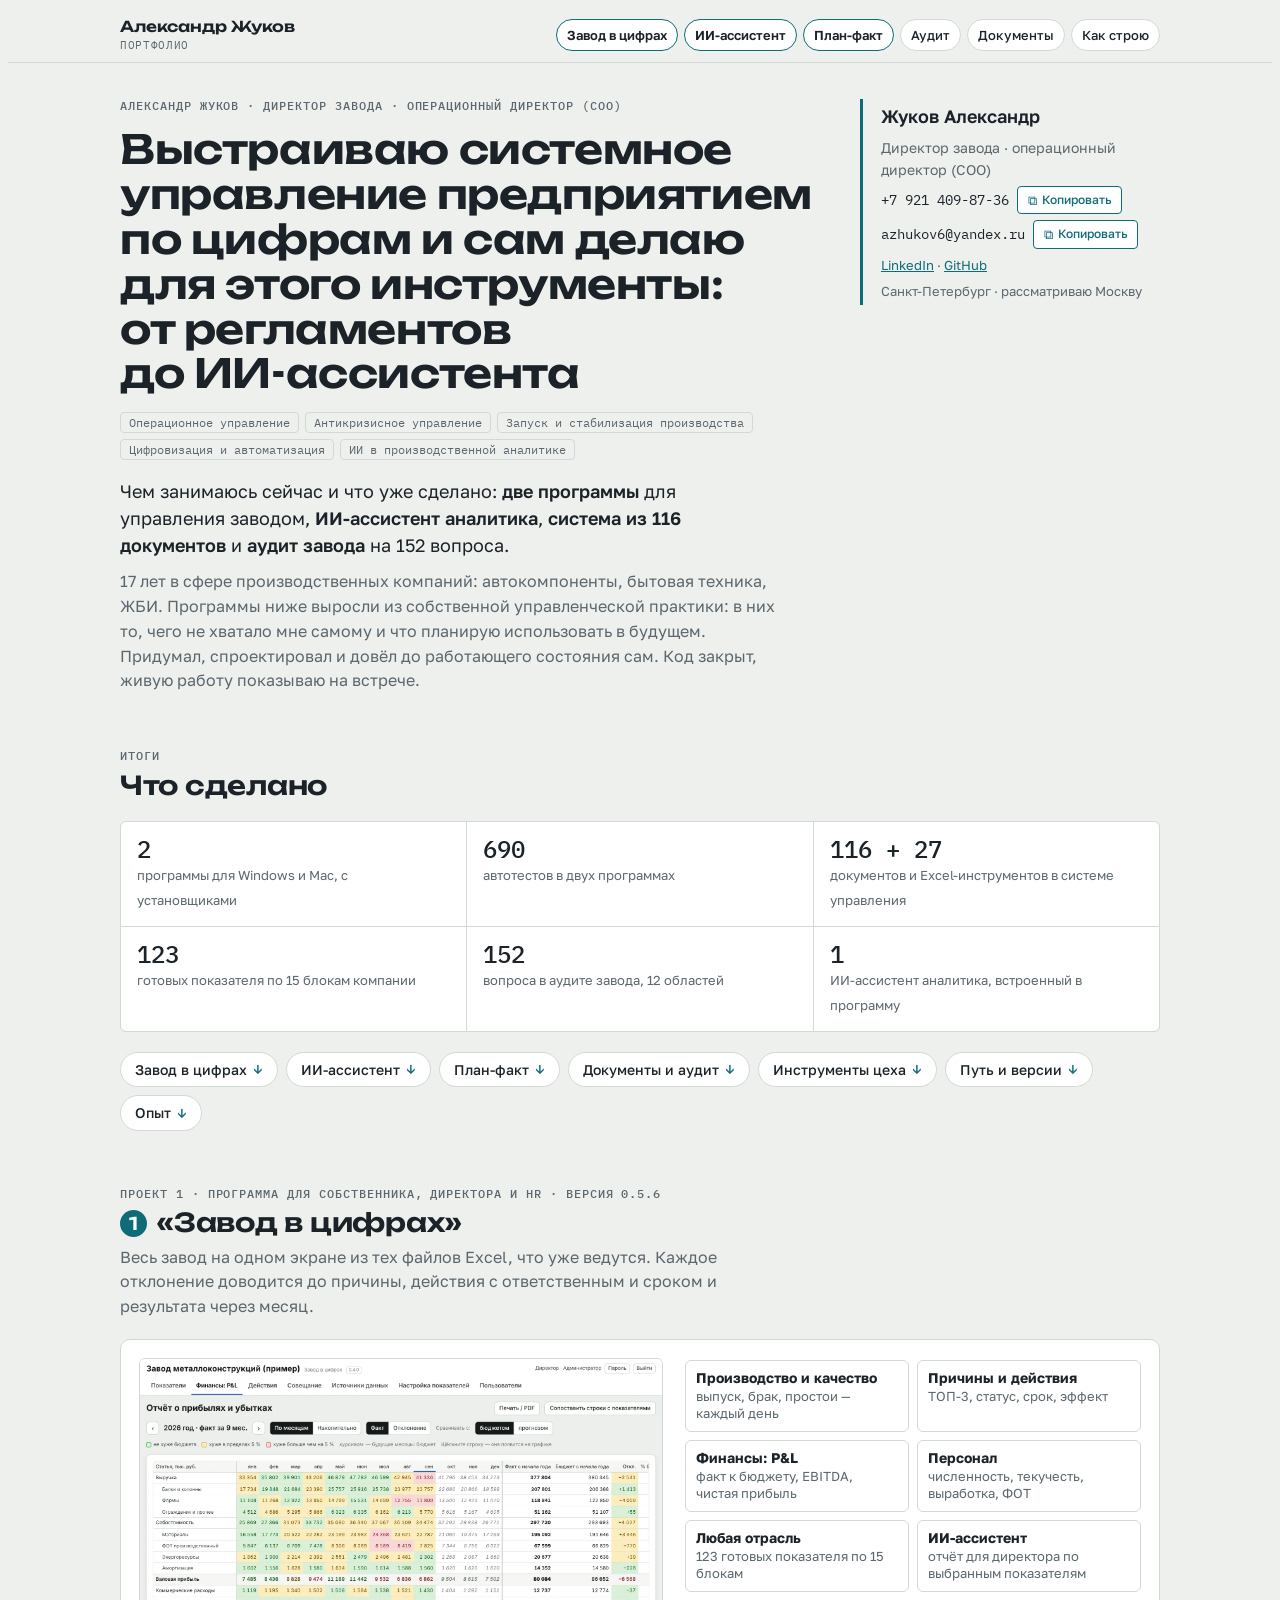
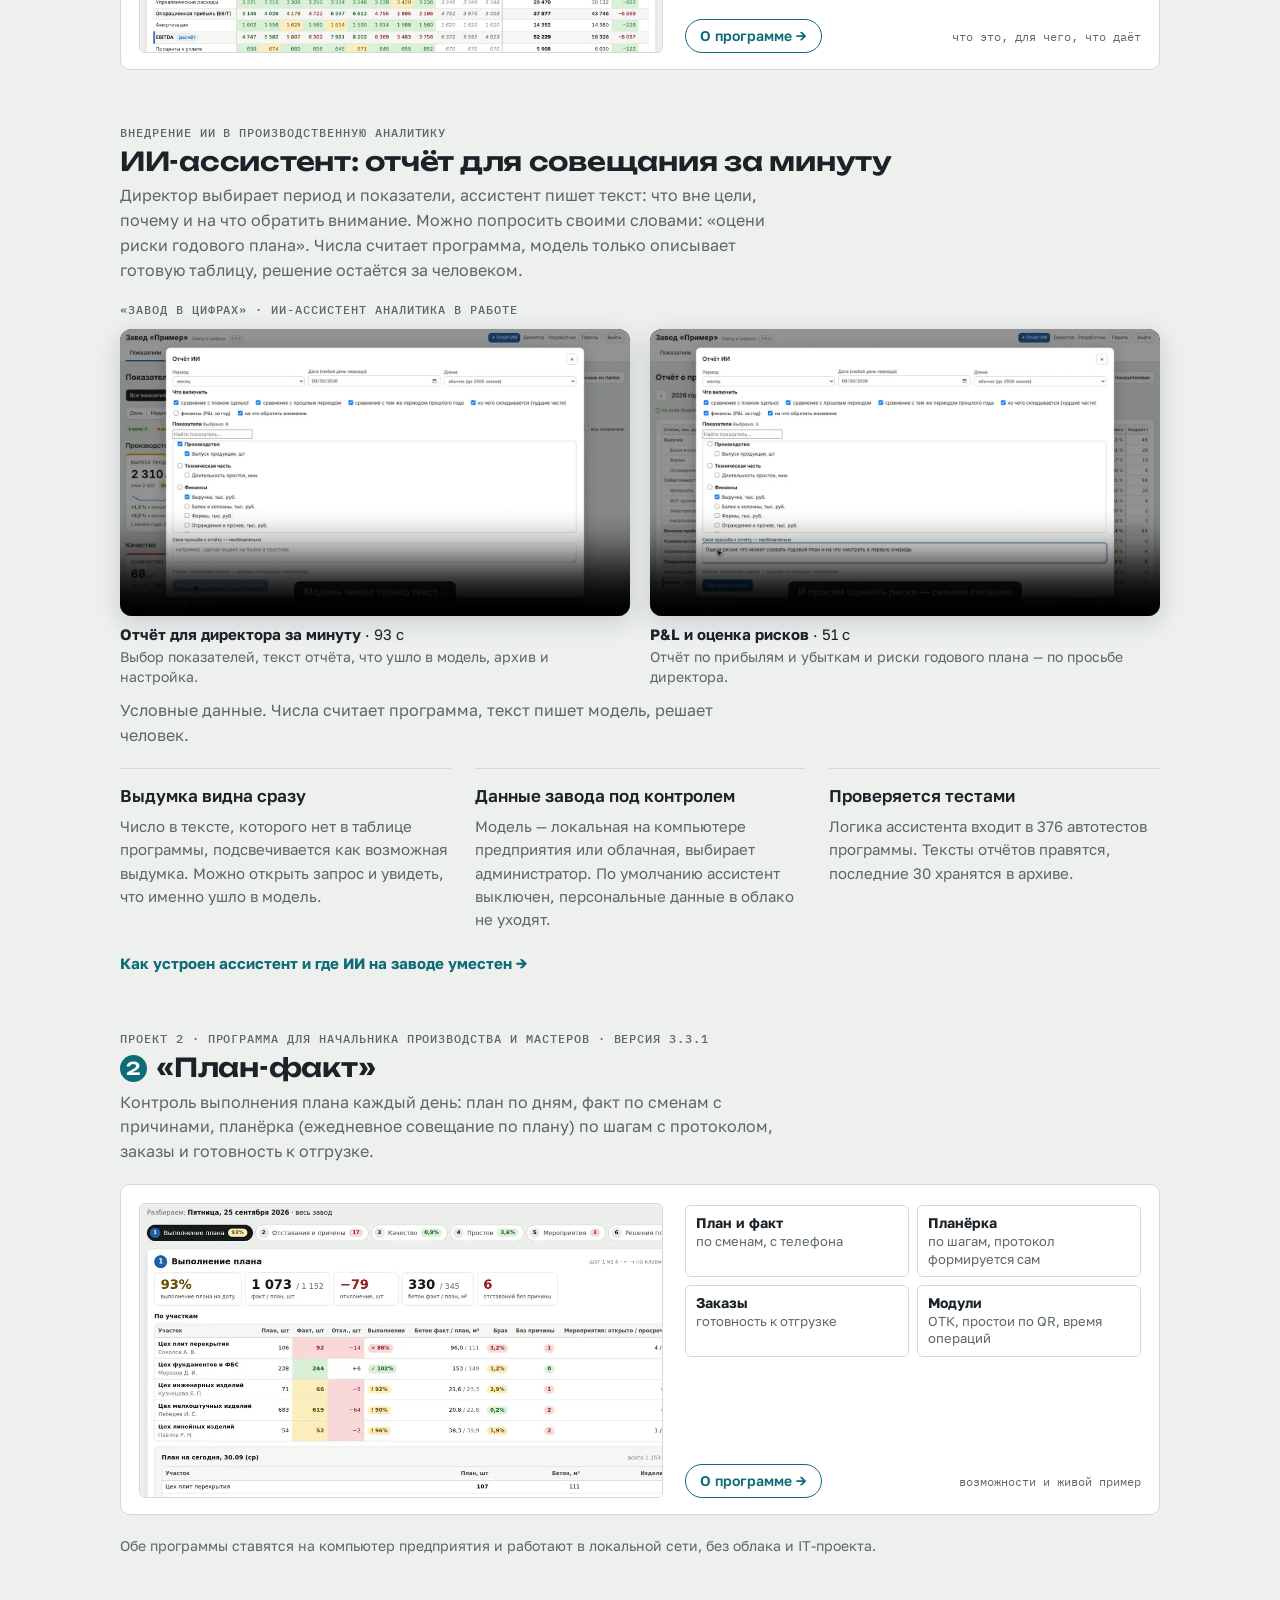
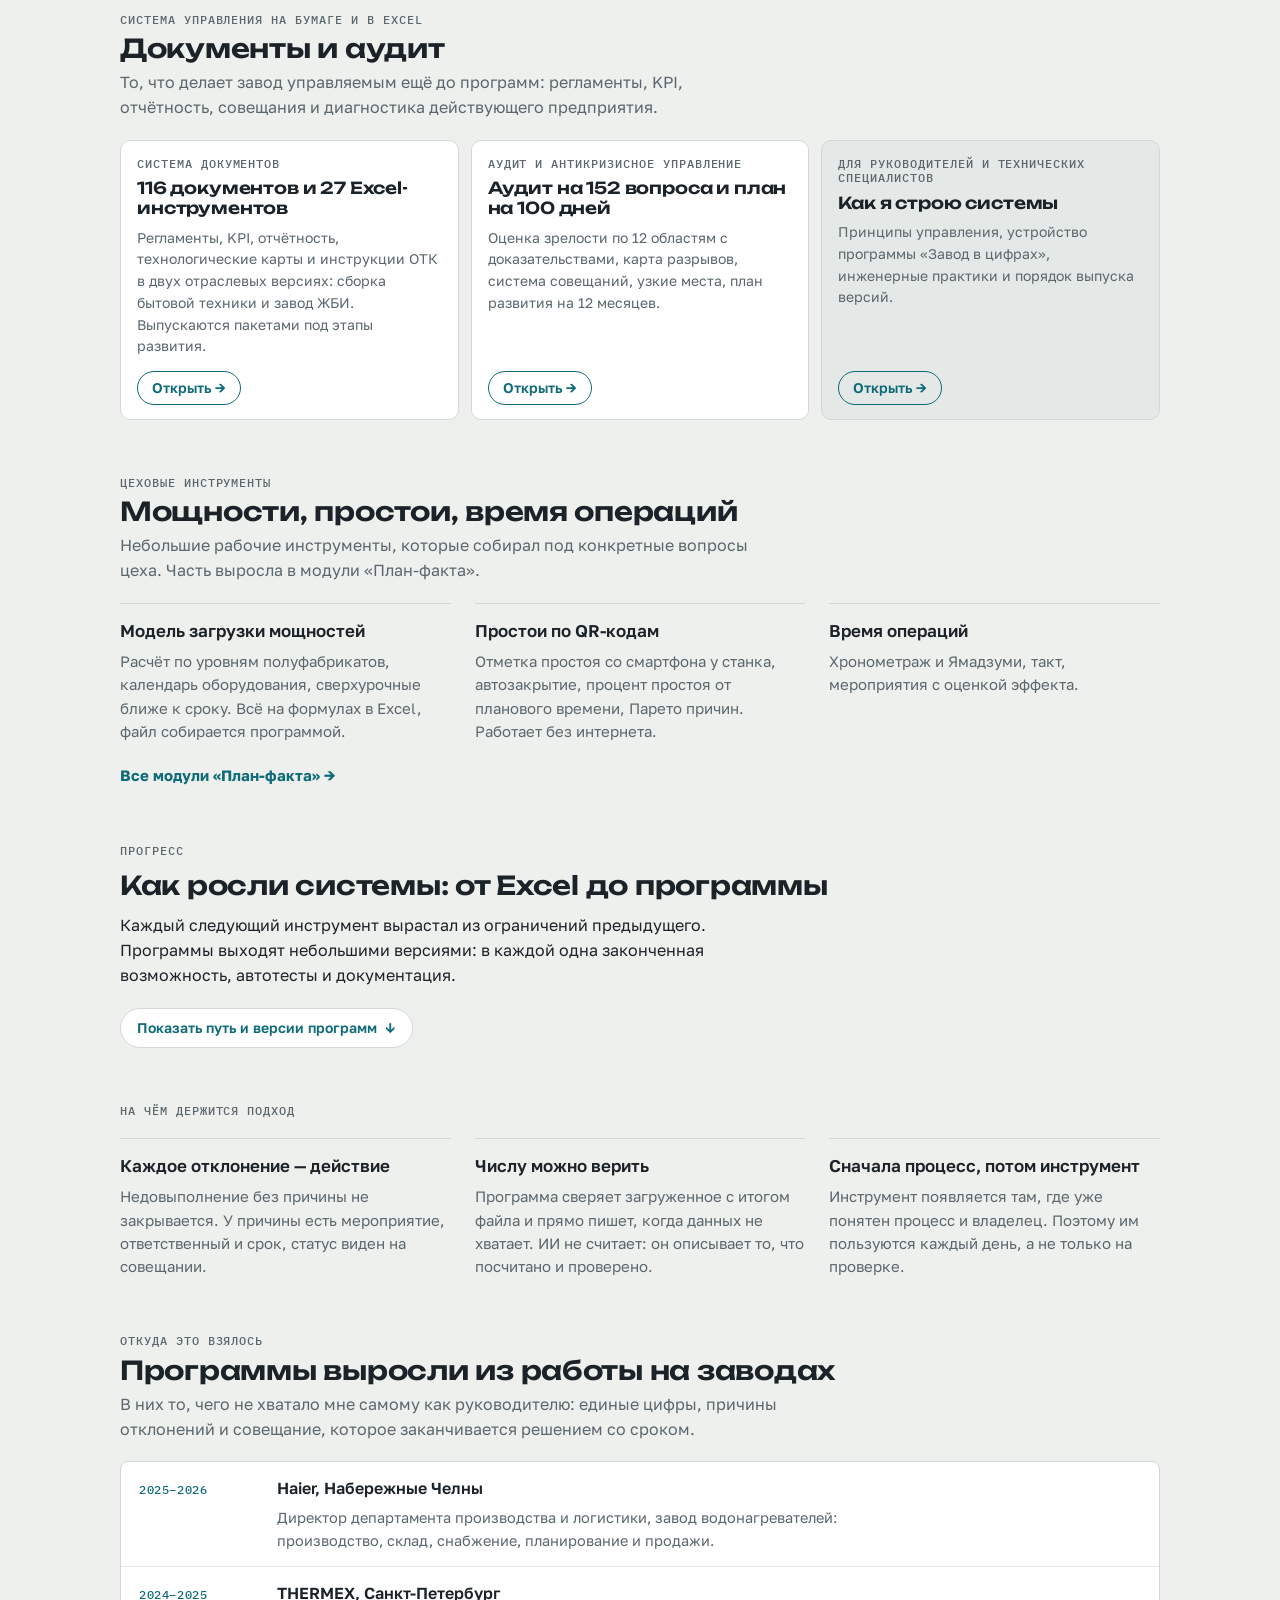
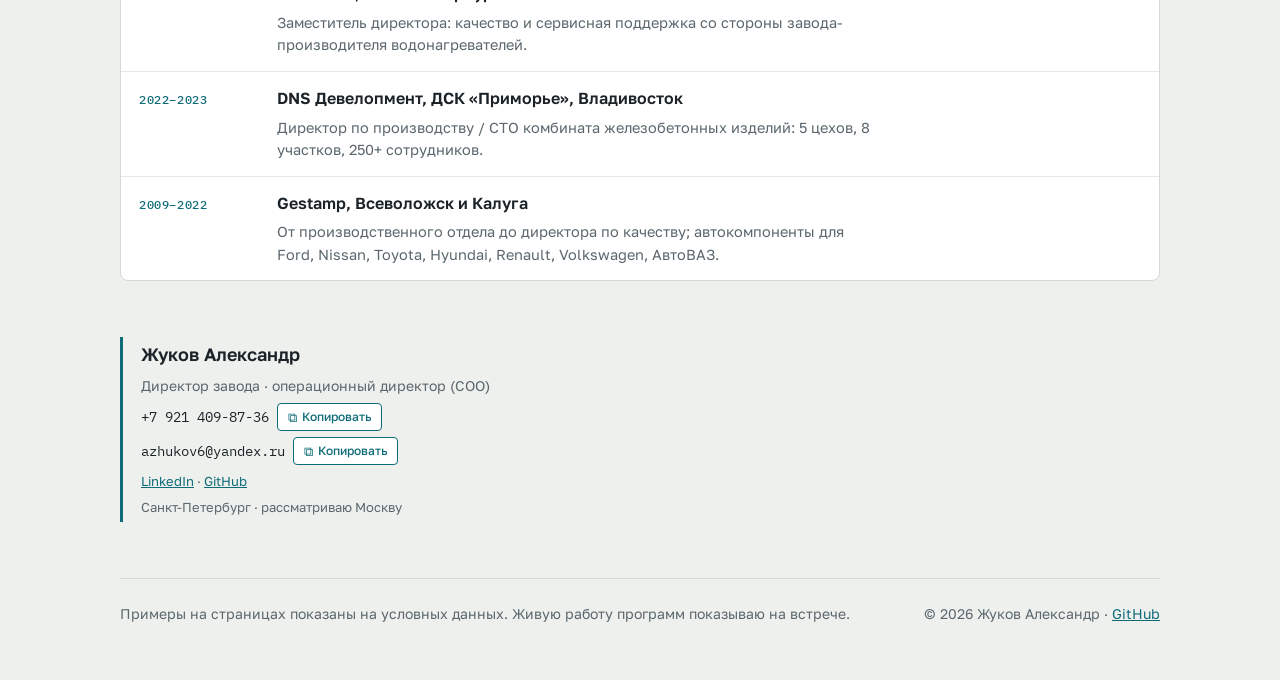
==== commit 992835b0: "Add files via upload" ====
--- a/index.html
+++ b/index.html
@@ -3,10 +3,10 @@
 <head>
 <meta charset="utf-8">
 <meta name="viewport" content="width=device-width,initial-scale=1,viewport-fit=cover">
-<title>Александр Жуков · программы «Завод в цифрах» и «План-факт»</title>
-<meta name="description" content="Собственные программы для управления заводом: «Завод в цифрах» — показатели из файлов Excel, причины и действия, P&L, персонал, ИИ-ассистент; «План-факт» — ежедневный контроль выполнения плана. Автор — Александр Жуков, 17 лет в производстве и качестве.">
-<meta property="og:title" content="Александр Жуков · программы «Завод в цифрах» и «План-факт»">
-<meta property="og:description" content="Собственные программы для управления заводом: «Завод в цифрах» — показатели из файлов Excel, причины и действия, P&L, персонал, ИИ-ассистент; «План-факт» — ежедневный контроль выполнения плана. Автор — Александр Жуков, 17 лет в производстве и качестве.">
+<title>Александр Жуков · директор завода, COO · портфолио</title>
+<meta name="description" content="Директор завода, операционный директор (COO), 17 лет в производстве. Программы «Завод в цифрах» и «План-факт», ИИ-ассистент аналитика, система из 116 документов, аудит завода на 152 вопроса.">
+<meta property="og:title" content="Александр Жуков · директор завода, COO · портфолио">
+<meta property="og:description" content="Директор завода, операционный директор (COO), 17 лет в производстве. Программы «Завод в цифрах» и «План-факт», ИИ-ассистент аналитика, система из 116 документов, аудит завода на 152 вопроса.">
 <meta property="og:image" content="https://alexander-zhu-kov.github.io/img/planerka.webp">
 <link rel="preconnect" href="https://fonts.googleapis.com">
 <link rel="preconnect" href="https://fonts.gstatic.com" crossorigin>
@@ -17,31 +17,49 @@
 <a class="skip" href="#main">К содержанию</a>
 <div class="topbar"><div class="in">
   <a class="brand" href="index.html">Александр Жуков<small>портфолио</small></a>
-  <nav class="tabs" aria-label="Разделы"><a href="zavod/index.html" class=pt>Завод в цифрах</a><a href="cifra/index.html" class=pt>План-факт</a><a href="podhod/index.html">Как я строю системы</a><a href="krizis/index.html">Аудит и антикризис</a><a href="sistema/index.html">Система документов</a></nav>
+  <nav class="tabs" aria-label="Разделы"><a href="zavod/index.html" class=pt>Завод в цифрах</a><a href="ii/index.html" class=pt>ИИ-ассистент</a><a href="cifra/index.html" class=pt>План-факт</a><a href="krizis/index.html">Аудит</a><a href="sistema/index.html">Документы</a><a href="podhod/index.html">Как строю</a></nav>
 </div></div>
 <div class="wrap">
 <main id="main" class="wrap" style="gap:56px">
 
 <header class="hero2">
   <div>
-    <div class="eyebrow">Александр Жуков · программы для управления заводом</div>
-    <h1 class="h1p">Программы, которые доводят отклонение от плана до действия</h1>
-    <p class="thesis">Две собственные программы — <b>«Завод в цифрах»</b> и <b>«План-факт»</b>. Придумал, спроектировал и довёл до установщика сам.</p>
-    <p class="lead">17 лет в производстве и качестве: автокомпоненты, бытовая техника, ЖБИ. Программы выросли из этой практики: в них то, чего не хватало мне самому как руководителю завода.</p>
+    <div class="eyebrow">Александр Жуков · директор завода · операционный директор (COO)</div>
+    <h1 class="h1p">Выстраиваю системное управление предприятием по цифрам и сам делаю для этого инструменты: от регламентов до ИИ-ассистента</h1>
+    <div class="tags" aria-label="Компетенции"><span class="tag">Операционное управление</span><span class="tag">Антикризисное управление</span><span class="tag">Запуск и стабилизация производства</span><span class="tag">Цифровизация и автоматизация</span><span class="tag">ИИ в производственной аналитике</span></div>
+    <p class="thesis">Чем занимаюсь сейчас и что уже сделано: <b>две программы</b> для управления заводом, <b>ИИ-ассистент аналитика</b>, <b>система из 116 документов</b> и <b>аудит завода</b> на 152 вопроса.</p>
+    <p class="lead">17 лет в сфере производственных компаний: автокомпоненты, бытовая техника, ЖБИ. Программы ниже выросли из собственной управленческой практики: в них то, чего не хватало мне самому и что планирую использовать в будущем. Придумал, спроектировал и довёл до работающего состояния сам. Код закрыт, живую работу показываю на встрече.</p>
     <p class="to-contacts"><a href="#contacts">Контакты ↓</a></p>
   </div>
   <aside class="card-contact" aria-label="Контакты">
     <div class="name">Жуков Александр</div>
-    <div class="muted" style="font-size:14px">Архитектор систем управления и производственной аналитики</div>
+    <div class="muted" style="font-size:14px">Директор завода · операционный директор (COO)</div>
     <div class="contact-line"><code id="c-phone">+7 921 409-87-36</code><button class="copy" data-copy="c-phone" type="button">Копировать</button></div>
     <div class="contact-line"><code id="c-mail">azhukov6@yandex.ru</code><button class="copy" data-copy="c-mail" type="button">Копировать</button></div>
-    <div class="muted" style="font-size:13px">Санкт-Петербург</div>
+    <div class="muted" style="font-size:13px"><a href="https://www.linkedin.com/in/alexander-zhukov-3818a3117">LinkedIn</a> · <a href="https://github.com/alexander-zhu-kov">GitHub</a></div>
+    <div class="muted" style="font-size:13px">Санкт-Петербург · рассматриваю Москву</div>
   </aside>
 </header>
 
-<section class="stand" aria-labelledby="p1">
-  <div class="desc" style="display:flex;flex-direction:column;gap:6px">
-    <div class="eyebrow">Программа 1 · для собственника, директора и HR · версия 0.5.6</div>
+<section class="stand" aria-labelledby="done">
+  <div class="desc" style="display:flex;flex-direction:column;gap:6px">
+    <div class="eyebrow">Итоги</div>
+    <h2 id="done">Что сделано</h2>
+  </div>
+  <div class="facts six" style="margin-top:0">
+    <div><b>2</b><span>программы для Windows и Mac, с установщиками</span></div>
+    <div><b>690</b><span>автотестов в двух программах</span></div>
+    <div><b>116 + 27</b><span>документов и Excel-инструментов в системе управления</span></div>
+    <div><b>123</b><span>готовых показателя по 15 блокам компании</span></div>
+    <div><b>152</b><span>вопроса в аудите завода, 12 областей</span></div>
+    <div><b>1</b><span>ИИ-ассистент аналитика, встроенный в программу</span></div>
+  </div>
+  <nav class="anchors" aria-label="На этой странице"><a href="#zc">Завод в цифрах</a><a href="#ai">ИИ-ассистент</a><a href="#pf">План-факт</a><a href="#docs">Документы и аудит</a><a href="#tools">Инструменты цеха</a><a href="#way">Путь и версии</a><a href="#exp">Опыт</a></nav>
+</section>
+
+<section class="stand" id="zc" aria-labelledby="p1">
+  <div class="desc" style="display:flex;flex-direction:column;gap:6px">
+    <div class="eyebrow">Проект 1 · программа для собственника, директора и HR · версия 0.5.6</div>
     <h2 id="p1"><span class="pn">1</span>«Завод в цифрах»</h2>
     <p class="muted">Весь завод на одном экране из тех файлов Excel, что уже ведутся. Каждое отклонение доводится до причины, действия с ответственным и сроком и результата через месяц.</p>
   </div>
@@ -59,7 +77,15 @@
       <div class="go"><span>О программе →</span><em>что это, для чего, что даёт</em></div>
     </div>
   </a>
-  <div class="vid-card">
+</section>
+
+<section class="stand" id="ai" aria-labelledby="ai-h">
+  <div class="desc" style="display:flex;flex-direction:column;gap:6px">
+    <div class="eyebrow">Внедрение ИИ в производственную аналитику</div>
+    <h2 id="ai-h">ИИ-ассистент: отчёт для совещания за минуту</h2>
+    <p class="muted">Директор выбирает период и показатели, ассистент пишет текст: что вне цели, почему и на что обратить внимание. Можно попросить своими словами: «оцени риски годового плана». Числа считает программа, модель только описывает готовую таблицу, решение остаётся за человеком.</p>
+  </div>
+  <div class="vid-card" style="margin-top:0">
     <div class="eyebrow">«Завод в цифрах» · ИИ-ассистент аналитика в работе</div>
     <div class="vid-grid">
       <figure>
@@ -73,13 +99,19 @@
     </div>
     <p class="muted">Условные данные. Числа считает программа, текст пишет модель, решает человек.</p>
   </div>
-</section>
-
-<section class="stand" aria-labelledby="p2">
-  <div class="desc" style="display:flex;flex-direction:column;gap:6px">
-    <div class="eyebrow">Программа 2 · для начальника производства и мастеров · версия 3.3.1</div>
+  <div class="principles">
+    <div><h3>Выдумка видна сразу</h3><p>Число в тексте, которого нет в таблице программы, подсвечивается как возможная выдумка. Можно открыть запрос и увидеть, что именно ушло в модель.</p></div>
+    <div><h3>Данные завода под контролем</h3><p>Модель — локальная на компьютере предприятия или облачная, выбирает администратор. По умолчанию ассистент выключен, персональные данные в облако не уходят.</p></div>
+    <div><h3>Проверяется тестами</h3><p>Логика ассистента входит в 376 автотестов программы. Тексты отчётов правятся, последние 30 хранятся в архиве.</p></div>
+  </div>
+  <p><a class="more-link" href="ii/index.html"><b>Как устроен ассистент и где ИИ на заводе уместен →</b></a></p>
+</section>
+
+<section class="stand" id="pf" aria-labelledby="p2">
+  <div class="desc" style="display:flex;flex-direction:column;gap:6px">
+    <div class="eyebrow">Проект 2 · программа для начальника производства и мастеров · версия 3.3.1</div>
     <h2 id="p2"><span class="pn">2</span>«План-факт»</h2>
-    <p class="muted">Контроль выполнения плана каждый день: план по дням, факт по сменам с причинами, планёрка — ежедневное совещание по плану — по шагам с протоколом, заказы и готовность к отгрузке.</p>
+    <p class="muted">Контроль выполнения плана каждый день: план по дням, факт по сменам с причинами, планёрка (ежедневное совещание по плану) по шагам с протоколом, заказы и готовность к отгрузке.</p>
   </div>
   <a class="prod wide" href="cifra/index.html">
     <img src="img/planerka.webp" alt="План-факт: планёрка по шагам" loading="lazy" width="1100">
@@ -96,29 +128,23 @@
   <p class="muted" style="font-size:14px">Обе программы ставятся на компьютер предприятия и работают в локальной сети, без облака и IT-проекта.</p>
 </section>
 
-<section class="stand" aria-labelledby="pick">
-  <div class="desc" style="display:flex;flex-direction:column;gap:6px">
-    <div class="eyebrow">Откуда это взялось</div>
-    <h2 id="pick">Программы выросли из практики управления заводом</h2>
-    <p class="muted">Сначала были аудит, совещания и регламенты на действующих предприятиях — потом инструменты, которые их поддерживают.</p>
-  </div>
-  <div class="facts" style="margin-top:0">
-    <div><b>2</b><span>собственные программы для Windows и Mac</span></div>
-    <div><b>690</b><span>автотестов в двух программах</span></div>
-    <div><b>123</b><span>готовых показателя по 15 блокам компании</span></div>
-    <div><b>17 лет</b><span>в производстве и качестве</span></div>
+<section class="stand" id="docs" aria-labelledby="docs-h">
+  <div class="desc" style="display:flex;flex-direction:column;gap:6px">
+    <div class="eyebrow">Система управления на бумаге и в Excel</div>
+    <h2 id="docs-h">Документы и аудит</h2>
+    <p class="muted">То, что делает завод управляемым ещё до программ: регламенты, KPI, отчётность, совещания и диагностика действующего предприятия.</p>
   </div>
   <div class="dirs compact three">
-    <a class="dir" href="krizis/index.html">
-      <div class="eyebrow">Предприятие не выполняет план</div>
-      <h3>Аудит и антикризисное управление</h3>
-      <p>Аудит действующего предприятия, система совещаний, узкие места, план развития и улучшений.</p>
+    <a class="dir" href="sistema/index.html">
+      <div class="eyebrow">Система документов</div>
+      <h3>116 документов и 27 Excel-инструментов</h3>
+      <p>Регламенты, KPI, отчётность, технологические карты и инструкции ОТК в двух отраслевых версиях: сборка бытовой техники и завод ЖБИ. Выпускаются пакетами под этапы развития.</p>
       <div class="go"><span>Открыть →</span></div>
     </a>
-    <a class="dir" href="sistema/index.html">
-      <div class="eyebrow">Решения держатся на людях</div>
-      <h3>Система документов предприятия</h3>
-      <p>Регламенты, KPI, отчётность и документы, связанные в единую систему управления: 116 документов и 27 Excel-инструментов.</p>
+    <a class="dir" href="krizis/index.html">
+      <div class="eyebrow">Аудит и антикризисное управление</div>
+      <h3>Аудит на 152 вопроса и план на 100 дней</h3>
+      <p>Оценка зрелости по 12 областям с доказательствами, карта разрывов, система совещаний, узкие места, план развития на 12 месяцев.</p>
       <div class="go"><span>Открыть →</span></div>
     </a>
     <a class="dir alt" href="podhod/index.html">
@@ -130,12 +156,26 @@
   </div>
 </section>
 
-<section class="stand" aria-labelledby="prog">
+<section class="stand" id="tools" aria-labelledby="tools-h">
+  <div class="desc" style="display:flex;flex-direction:column;gap:6px">
+    <div class="eyebrow">Цеховые инструменты</div>
+    <h2 id="tools-h">Мощности, простои, время операций</h2>
+    <p class="muted">Небольшие рабочие инструменты, которые собирал под конкретные вопросы цеха. Часть выросла в модули «План-факта».</p>
+  </div>
+  <div class="principles">
+    <div><h3>Модель загрузки мощностей</h3><p>Расчёт по уровням полуфабрикатов, календарь оборудования, сверхурочные ближе к сроку. Всё на формулах в Excel, файл собирается программой.</p></div>
+    <div><h3>Простои по QR-кодам</h3><p>Отметка простоя со смартфона у станка, автозакрытие, процент простоя от планового времени, Парето причин. Работает без интернета.</p></div>
+    <div><h3>Время операций</h3><p>Хронометраж и Ямадзуми, такт, мероприятия с оценкой эффекта.</p></div>
+  </div>
+  <p><a class="more-link" href="cifra/index.html#downtime"><b>Все модули «План-факта» →</b></a></p>
+</section>
+
+<section class="stand" id="way" aria-labelledby="prog">
   <div class="stand-head" style="grid-template-columns:minmax(0,1fr)">
     <div class="desc">
       <div class="eyebrow">Прогресс</div>
       <h2 id="prog">Как росли системы: от Excel до программы</h2>
-      <p>Каждый следующий инструмент вырастал из ограничений предыдущего. Программы «План-факт» и «Завод в цифрах» выходят небольшими версиями: в каждой одна законченная возможность, автотесты и документация.</p>
+      <p>Каждый следующий инструмент вырастал из ограничений предыдущего. Программы выходят небольшими версиями: в каждой одна законченная возможность, автотесты и документация.</p>
     </div>
   </div>
   <details class="more"><summary>Показать путь и версии программ</summary><div class="more-in">
@@ -153,16 +193,17 @@
         <div class="st"><span class="when">шаг 1</span><b>Модель загрузки мощностей</b><p>MRP по уровням полуфабрикатов, календарь оборудования, сверхурочные ближе к сроку. Всё на формулах, файл собирается программой.</p><div class="tech"><span>Excel</span><span>Python</span><span>openpyxl</span></div></div>
         <div class="st"><span class="when">шаг 2</span><b>Простои по QR-кодам</b><p>Веб-приложение на Google Таблицах: отметка простоя с телефона, автозакрытие, % простоя от планового времени, цели с историей.</p><div class="tech"><span>Google Apps Script</span><span>JavaScript</span></div></div>
         <div class="st"><span class="when">шаг 3</span><b>Дашборд производства, качества и простоев</b><p>Свой сервер: загрузка Excel без задвоения, роли и вход по паролю, журнал аудита, режим «Годы». Из него вырос «Завод в цифрах».</p><div class="tech"><span>Python</span><span>SQLite</span><span>51 автотест</span></div></div>
-        <div class="st now"><span class="when">сейчас</span><b>Программа «План-факт»: 14 версий</b><p>Планирование, факт, планёрка, качество, простои, время операций, заказы и готовность к отгрузке, план по ресурсам. Установщики для Windows и Mac, лицензии, обновления.</p><div class="tech"><span>Python</span><span>JavaScript</span><span>GitHub Actions</span><span>314 автотестов</span></div></div>
-        <div class="st now"><span class="when">новое</span><b><a href="zavod/index.html">Программа «Завод в цифрах»</a>: показатели, причины, действия, P&amp;L, персонал</b><p>Читает файлы Excel завода как есть и превращает их в показатели с целью и трендом. По показателю вне цели — три главные причины, действия с ответственным, сроком и статусом, оценка эффекта, совещание и протокол, P&amp;L. Программа сверяет загруженное с итогами файлов и не складывает разное молча. Экраны настраиваются под директора, финансиста, директора по персоналу. С версии 0.5.6 — ИИ-ассистент аналитика: по выбранным показателям и периоду пишет текст отчёта, а числа считает программа.</p><div class="tech"><span>Python</span><span>JavaScript</span><span>SQLite</span><span>376 автотестов</span></div></div>
+        <div class="st now"><span class="when">шаг 4</span><b>Программа «План-факт»: 14 версий</b><p>Планирование, факт, планёрка, качество, простои, время операций, заказы и готовность к отгрузке, план по ресурсам. Установщики для Windows и Mac, обновления.</p><div class="tech"><span>Python</span><span>JavaScript</span><span>GitHub Actions</span><span>314 автотестов</span></div></div>
+        <div class="st now"><span class="when">шаг 5</span><b><a href="zavod/index.html">Программа «Завод в цифрах»</a>: показатели, причины, действия, P&amp;L, персонал</b><p>Читает файлы Excel завода как есть и превращает их в показатели с целью и трендом. По показателю вне цели — три главные причины, действия с ответственным, сроком и статусом, оценка эффекта, совещание и протокол, P&amp;L. Программа сверяет загруженное с итогами файлов и не складывает разное молча.</p><div class="tech"><span>Python</span><span>JavaScript</span><span>SQLite</span><span>376 автотестов</span></div></div>
+        <div class="st now"><span class="when">шаг 6</span><b><a href="ii/index.html">ИИ-ассистент аналитика</a> в «Заводе в цифрах» (0.5.6)</b><p>По выбранным показателям и периоду пишет текст отчёта для совещания, а числа считает программа. Подсветка чисел вне таблицы, просмотр запроса, локальная или облачная модель на выбор администратора, архив отчётов. Следующий шаг: ИИ-помощник в «План-факте».</p><div class="tech"><span>Python</span><span>LLM API</span><span>локальные модели</span></div></div>
       </div>
     </div>
     <div data-prog-pane="ver" hidden>
       <div class="vers">
         <div class="ver"><span class="vn">1.0</span><span>Ввод факта и причин, план месяца, сводки, дашборд, мероприятия, пользователи и роли</span></div>
         <div class="ver major"><span class="vn">2.0</span><span>План по дням с утверждением, загрузка форм и линий, факт по сменам, сменное задание</span></div>
-        <div class="ver"><span class="vn">2.1</span><span>Установщик Windows, фоновый сервер, ежедневные копии базы, подписанные лицензии</span></div>
-        <div class="ver"><span class="vn">2.2</span><span>Модули по лицензии: программа одна, возможности включаются ключом</span></div>
+        <div class="ver"><span class="vn">2.1</span><span>Установщик Windows, фоновый сервер, ежедневные копии базы</span></div>
+        <div class="ver"><span class="vn">2.2</span><span>Модули: программа одна, возможности включаются отдельно</span></div>
         <div class="ver"><span class="vn">2.3</span><span>Модуль «Качество (ОТК)»: брак и доработка по сменам, Парето потерь</span></div>
         <div class="ver"><span class="vn">2.4</span><span>Паспорта качества партии по ГОСТ 13015</span></div>
         <div class="ver"><span class="vn">2.5</span><span>Модуль «Время операций»: хронометраж, Ямадзуми, такт, мероприятия с эффектом</span></div>
@@ -174,7 +215,7 @@
         <div class="ver"><span class="vn">3.3 <i>298 тестов</i></span><span>Заказы и готовность к отгрузке по клиентам и проектам, критичные позиции, план из заказов</span></div>
         <div class="ver major"><span class="vn">3.3.1 <i>314 тестов</i></span><span>План по ресурсам: формы и линии, календарь остановов и доп. смен, загрузка на месяц, проверка «что если»</span></div>
       </div>
-      <p class="prog-note" style="margin-top:12px">Дальше: модуль «Отгрузки» и себестоимость.</p>
+      <p class="prog-note" style="margin-top:12px">«Завод в цифрах»: от 0.4 до 0.5.6, автотестов с 137 до 376; с 0.5.6 — ИИ-ассистент аналитика. Дальше: модуль «Отгрузки» и себестоимость в «План-факте».</p>
     </div>
   </div>
   </div></details>
@@ -184,22 +225,37 @@
   <div class="eyebrow">На чём держится подход</div>
   <div class="principles">
     <div><h3>Каждое отклонение — действие</h3><p>Недовыполнение без причины не закрывается. У причины есть мероприятие, ответственный и срок, статус виден на совещании.</p></div>
-    <div><h3>История, а не правка задним числом</h3><p>Цели, графики и план фиксируются с датой начала действия. Отчёт за март в сентябре показывает те же цифры.</p></div>
-    <div><h3>Сначала процесс, потом цифра</h3><p>Инструмент появляется там, где уже понятен процесс и владелец. Поэтому им пользуются каждый день, а не только на проверке.</p></div>
+    <div><h3>Числу можно верить</h3><p>Программа сверяет загруженное с итогом файла и прямо пишет, когда данных не хватает. ИИ не считает: он описывает то, что посчитано и проверено.</p></div>
+    <div><h3>Сначала процесс, потом инструмент</h3><p>Инструмент появляется там, где уже понятен процесс и владелец. Поэтому им пользуются каждый день, а не только на проверке.</p></div>
+  </div>
+</section>
+
+<section class="stand" id="exp" aria-labelledby="exp-h">
+  <div class="desc" style="display:flex;flex-direction:column;gap:6px">
+    <div class="eyebrow">Откуда это взялось</div>
+    <h2 id="exp-h">Программы выросли из работы на заводах</h2>
+    <p class="muted">В них то, чего не хватало мне самому как руководителю: единые цифры, причины отклонений и совещание, которое заканчивается решением со сроком.</p>
+  </div>
+  <div class="track">
+    <div class="st"><span class="when">2025–2026</span><b>Haier, Набережные Челны</b><p>Директор департамента производства и логистики, завод водонагревателей: производство, склад, снабжение, планирование и продажи.</p></div>
+    <div class="st"><span class="when">2024–2025</span><b>THERMEX, Санкт-Петербург</b><p>Заместитель директора: качество и сервисная поддержка со стороны завода-производителя водонагревателей.</p></div>
+    <div class="st"><span class="when">2022–2023</span><b>DNS Девелопмент, ДСК «Приморье», Владивосток</b><p>Директор по производству / CTO комбината железобетонных изделий: 5 цехов, 8 участков, 250+ сотрудников.</p></div>
+    <div class="st"><span class="when">2009–2022</span><b>Gestamp, Всеволожск и Калуга</b><p>От производственного отдела до директора по качеству; автокомпоненты для Ford, Nissan, Toyota, Hyundai, Renault, Volkswagen, АвтоВАЗ.</p></div>
   </div>
 </section>
 
 <section class="stand contact-bottom" id="contacts" aria-label="Контакты">
-  <aside class="card-contact">
+  <aside class="card-contact" aria-label="Контакты">
     <div class="name">Жуков Александр</div>
-    <div class="muted" style="font-size:14px">Архитектор систем управления и производственной аналитики</div>
+    <div class="muted" style="font-size:14px">Директор завода · операционный директор (COO)</div>
     <div class="contact-line"><code id="c-phone2">+7 921 409-87-36</code><button class="copy" data-copy="c-phone2" type="button">Копировать</button></div>
     <div class="contact-line"><code id="c-mail2">azhukov6@yandex.ru</code><button class="copy" data-copy="c-mail2" type="button">Копировать</button></div>
-    <div class="muted" style="font-size:13px">Санкт-Петербург</div>
+    <div class="muted" style="font-size:13px"><a href="https://www.linkedin.com/in/alexander-zhukov-3818a3117">LinkedIn</a> · <a href="https://github.com/alexander-zhu-kov">GitHub</a></div>
+    <div class="muted" style="font-size:13px">Санкт-Петербург · рассматриваю Москву</div>
   </aside>
 </section>
 <footer>
-  <span>Примеры на страницах показаны на условных данных. Живую работу программы показываю на встрече.</span>
+  <span>Примеры на страницах показаны на условных данных. Живую работу программ показываю на встрече.</span>
   <span>© 2026 Жуков Александр · <a href="https://github.com/alexander-zhu-kov">GitHub</a></span>
 </footer>
 </main>
--- a/assets/site.css
+++ b/assets/site.css
@@ -420,3 +420,11 @@
 .contact-bottom,.to-contacts{display:none}
 .to-contacts{margin-top:12px;font-size:14px}
 @media (max-width:860px){.hero2 .card-contact{display:none}.contact-bottom,.to-contacts{display:block}.hero2{padding-top:22px}}
+
+/* 10.10 версия 3.0 */
+.more-link{color:var(--accent);text-decoration:none;font-size:15px} .more-link:hover{text-decoration:underline}
+.tabs a{font-size:13px;padding:5px 10px}
+.facts.six{grid-template-columns:repeat(3,minmax(0,1fr))}
+.blocks.two{grid-template-columns:repeat(2,minmax(0,1fr))}
+@media (max-width:620px){.facts.six{grid-template-columns:repeat(2,minmax(0,1fr))}.blocks.two{grid-template-columns:minmax(0,1fr)}}
+.hero2 .tags{margin:16px 0 8px}
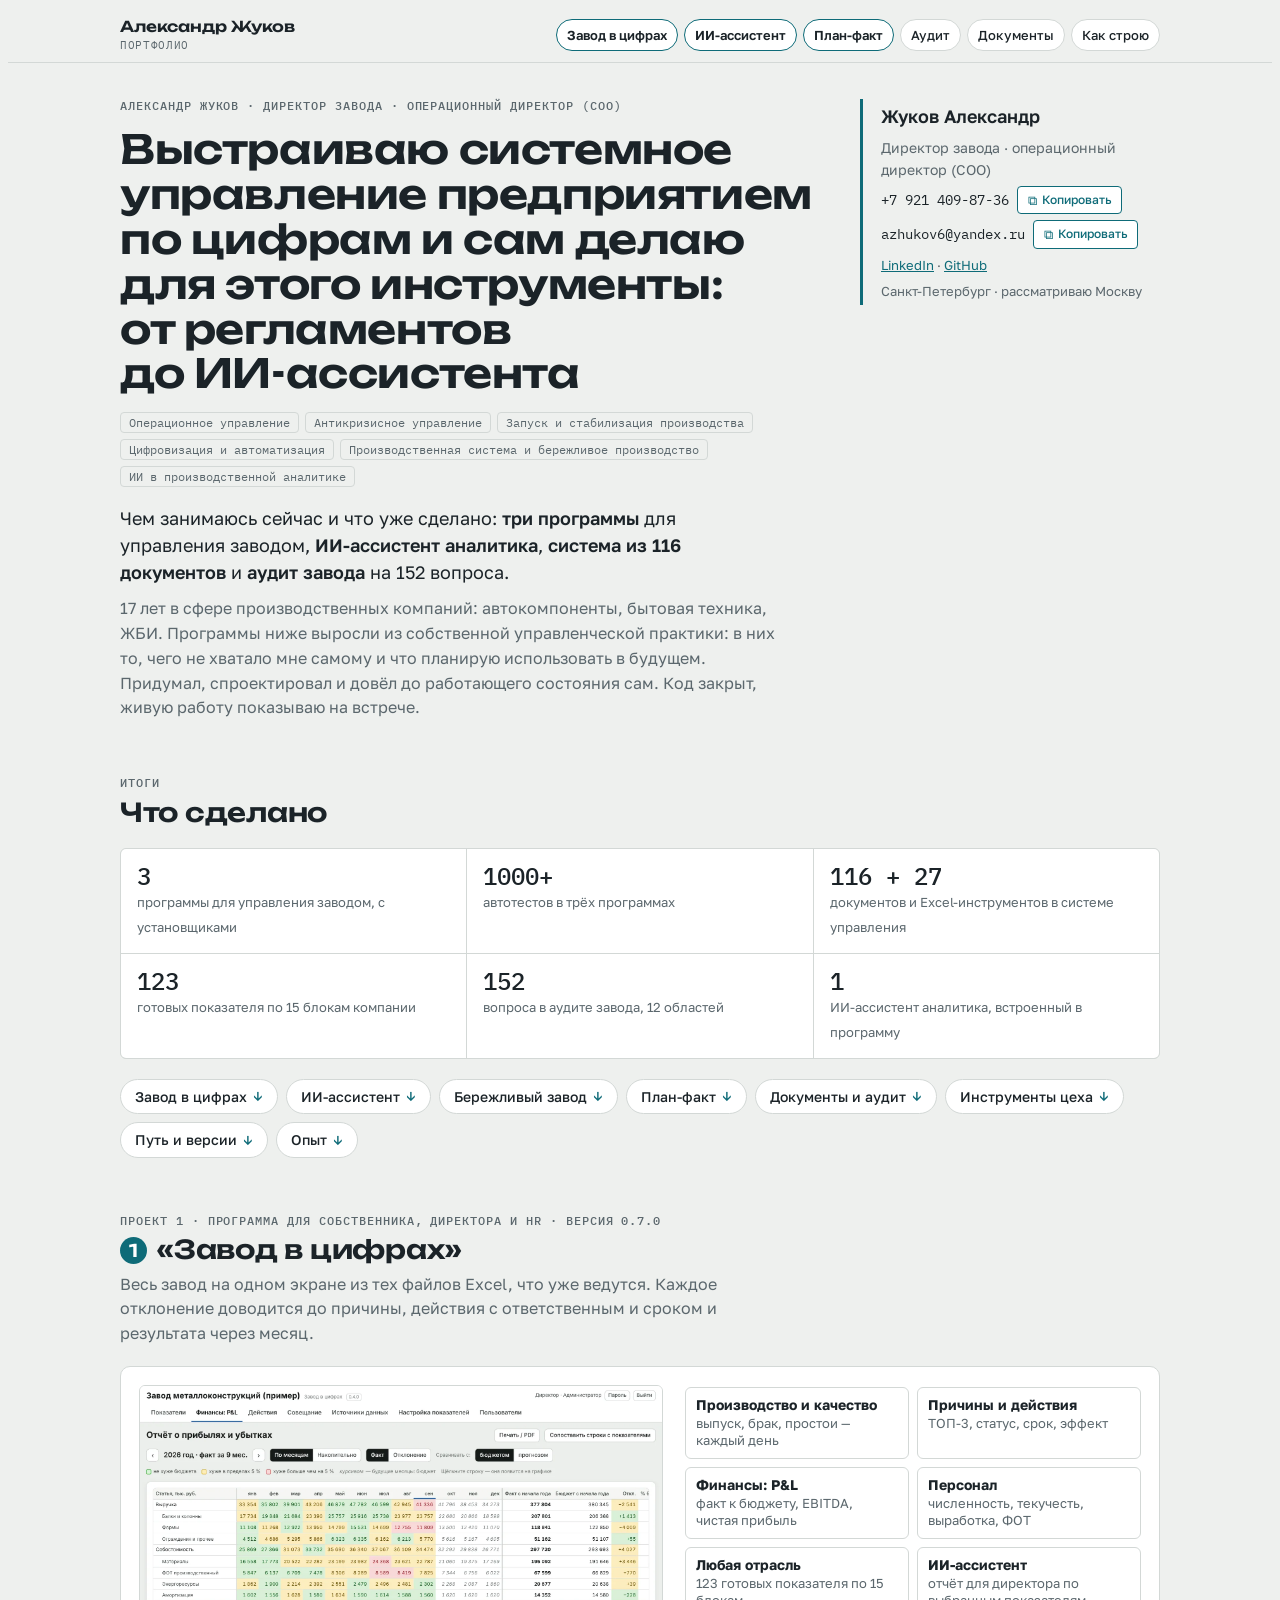
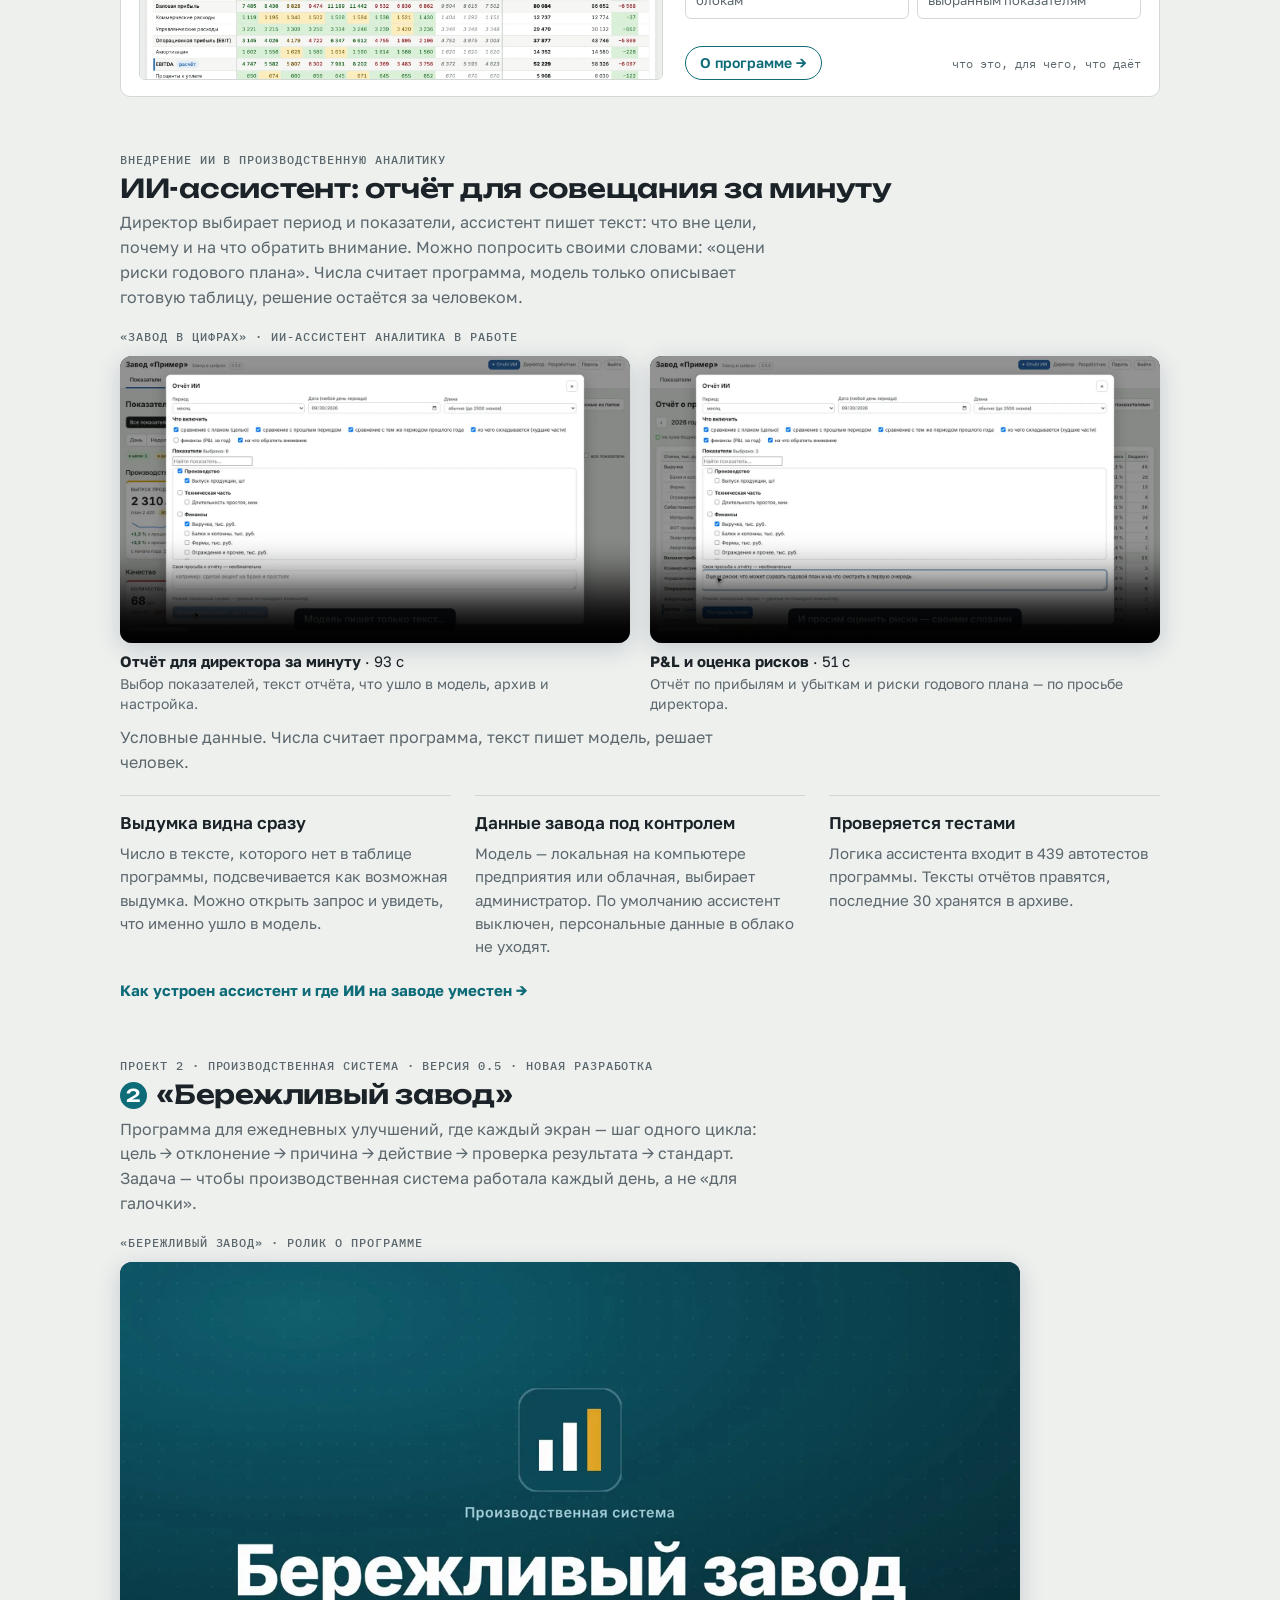
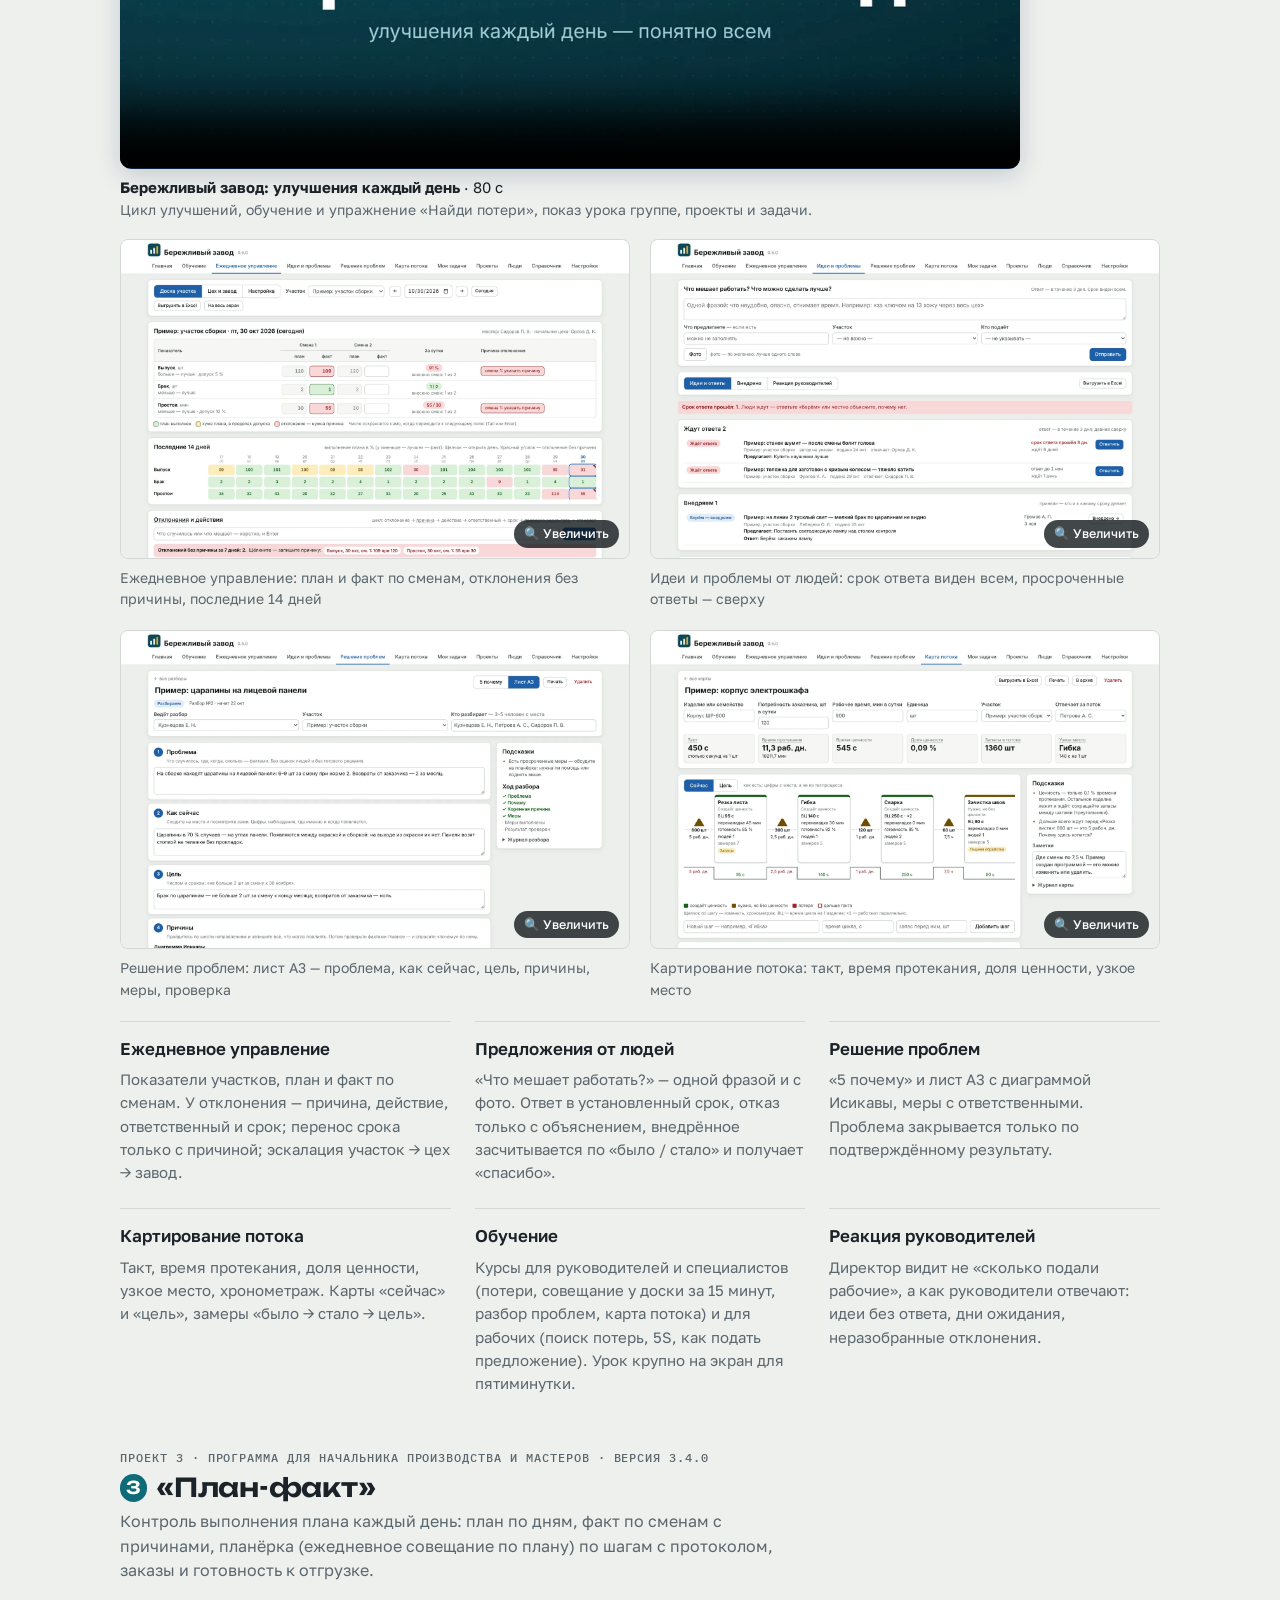
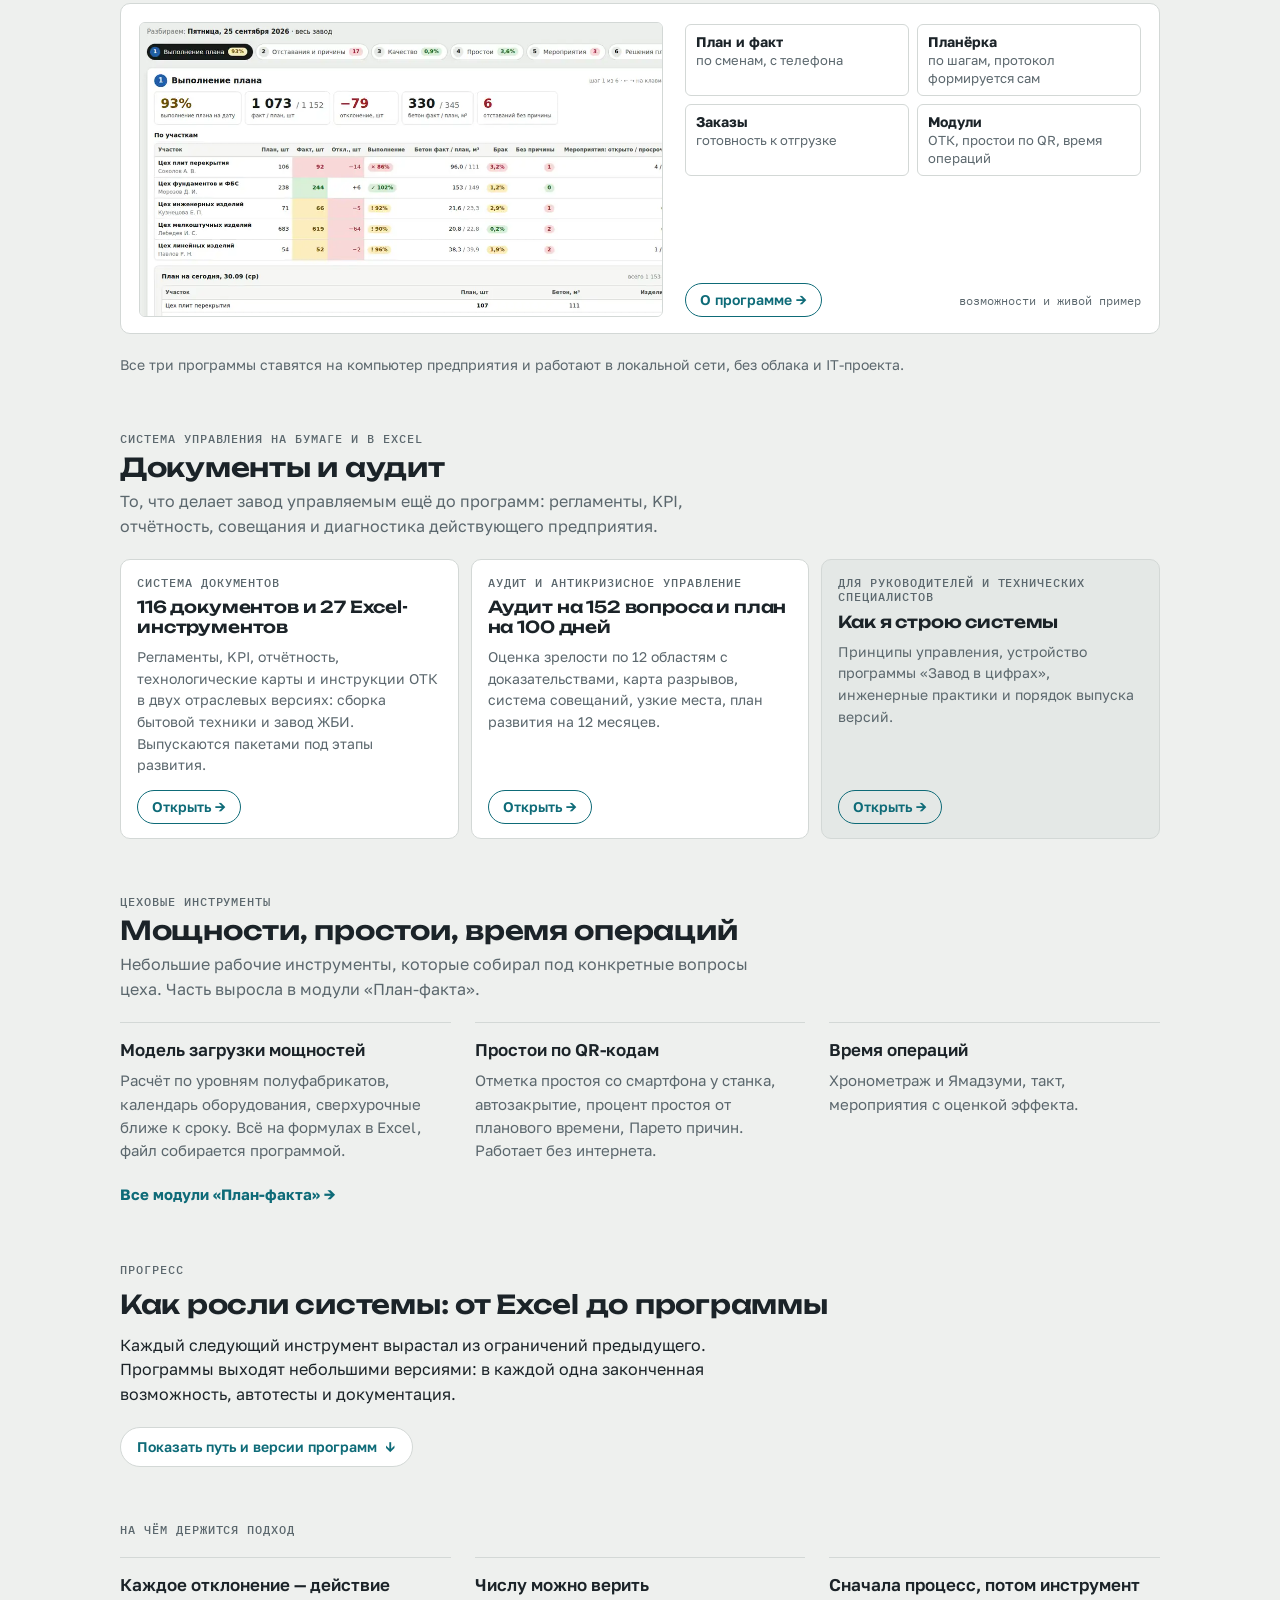
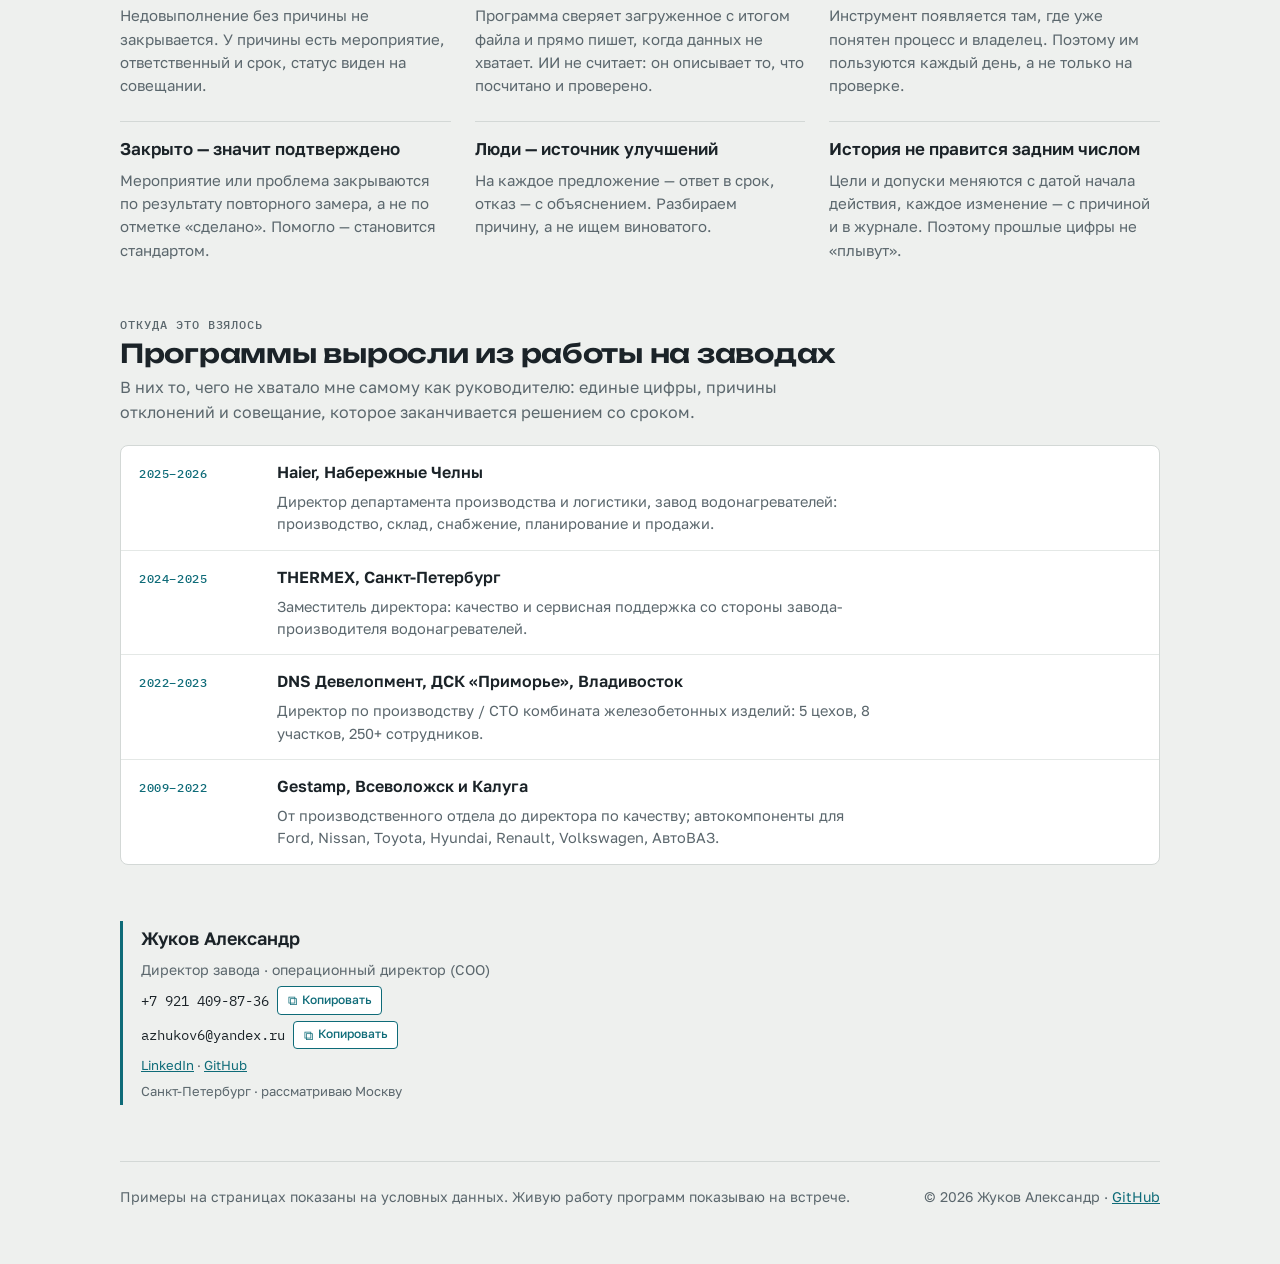
==== commit 54d12492: "Add files via upload" ====
--- a/index.html
+++ b/index.html
@@ -4,9 +4,9 @@
 <meta charset="utf-8">
 <meta name="viewport" content="width=device-width,initial-scale=1,viewport-fit=cover">
 <title>Александр Жуков · директор завода, COO · портфолио</title>
-<meta name="description" content="Директор завода, операционный директор (COO), 17 лет в производстве. Программы «Завод в цифрах» и «План-факт», ИИ-ассистент аналитика, система из 116 документов, аудит завода на 152 вопроса.">
+<meta name="description" content="Директор завода, операционный директор (COO), 17 лет в производстве. Программы «Завод в цифрах», «Бережливый завод» и «План-факт», ИИ-ассистент аналитика, система из 116 документов, аудит завода на 152 вопроса.">
 <meta property="og:title" content="Александр Жуков · директор завода, COO · портфолио">
-<meta property="og:description" content="Директор завода, операционный директор (COO), 17 лет в производстве. Программы «Завод в цифрах» и «План-факт», ИИ-ассистент аналитика, система из 116 документов, аудит завода на 152 вопроса.">
+<meta property="og:description" content="Директор завода, операционный директор (COO), 17 лет в производстве. Программы «Завод в цифрах», «Бережливый завод» и «План-факт», ИИ-ассистент аналитика, система из 116 документов, аудит завода на 152 вопроса.">
 <meta property="og:image" content="https://alexander-zhu-kov.github.io/img/planerka.webp">
 <link rel="preconnect" href="https://fonts.googleapis.com">
 <link rel="preconnect" href="https://fonts.gstatic.com" crossorigin>
@@ -26,8 +26,8 @@
   <div>
     <div class="eyebrow">Александр Жуков · директор завода · операционный директор (COO)</div>
     <h1 class="h1p">Выстраиваю системное управление предприятием по цифрам и сам делаю для этого инструменты: от регламентов до ИИ-ассистента</h1>
-    <div class="tags" aria-label="Компетенции"><span class="tag">Операционное управление</span><span class="tag">Антикризисное управление</span><span class="tag">Запуск и стабилизация производства</span><span class="tag">Цифровизация и автоматизация</span><span class="tag">ИИ в производственной аналитике</span></div>
-    <p class="thesis">Чем занимаюсь сейчас и что уже сделано: <b>две программы</b> для управления заводом, <b>ИИ-ассистент аналитика</b>, <b>система из 116 документов</b> и <b>аудит завода</b> на 152 вопроса.</p>
+    <div class="tags" aria-label="Компетенции"><span class="tag">Операционное управление</span><span class="tag">Антикризисное управление</span><span class="tag">Запуск и стабилизация производства</span><span class="tag">Цифровизация и автоматизация</span><span class="tag">Производственная система и бережливое производство</span><span class="tag">ИИ в производственной аналитике</span></div>
+    <p class="thesis">Чем занимаюсь сейчас и что уже сделано: <b>три программы</b> для управления заводом, <b>ИИ-ассистент аналитика</b>, <b>система из 116 документов</b> и <b>аудит завода</b> на 152 вопроса.</p>
     <p class="lead">17 лет в сфере производственных компаний: автокомпоненты, бытовая техника, ЖБИ. Программы ниже выросли из собственной управленческой практики: в них то, чего не хватало мне самому и что планирую использовать в будущем. Придумал, спроектировал и довёл до работающего состояния сам. Код закрыт, живую работу показываю на встрече.</p>
     <p class="to-contacts"><a href="#contacts">Контакты ↓</a></p>
   </div>
@@ -47,19 +47,19 @@
     <h2 id="done">Что сделано</h2>
   </div>
   <div class="facts six" style="margin-top:0">
-    <div><b>2</b><span>программы для Windows и Mac, с установщиками</span></div>
-    <div><b>690</b><span>автотестов в двух программах</span></div>
+    <div><b>3</b><span>программы для управления заводом, с установщиками</span></div>
+    <div><b>1000+</b><span>автотестов в трёх программах</span></div>
     <div><b>116 + 27</b><span>документов и Excel-инструментов в системе управления</span></div>
     <div><b>123</b><span>готовых показателя по 15 блокам компании</span></div>
     <div><b>152</b><span>вопроса в аудите завода, 12 областей</span></div>
     <div><b>1</b><span>ИИ-ассистент аналитика, встроенный в программу</span></div>
   </div>
-  <nav class="anchors" aria-label="На этой странице"><a href="#zc">Завод в цифрах</a><a href="#ai">ИИ-ассистент</a><a href="#pf">План-факт</a><a href="#docs">Документы и аудит</a><a href="#tools">Инструменты цеха</a><a href="#way">Путь и версии</a><a href="#exp">Опыт</a></nav>
+  <nav class="anchors" aria-label="На этой странице"><a href="#zc">Завод в цифрах</a><a href="#ai">ИИ-ассистент</a><a href="#lean">Бережливый завод</a><a href="#pf">План-факт</a><a href="#docs">Документы и аудит</a><a href="#tools">Инструменты цеха</a><a href="#way">Путь и версии</a><a href="#exp">Опыт</a></nav>
 </section>
 
 <section class="stand" id="zc" aria-labelledby="p1">
   <div class="desc" style="display:flex;flex-direction:column;gap:6px">
-    <div class="eyebrow">Проект 1 · программа для собственника, директора и HR · версия 0.5.6</div>
+    <div class="eyebrow">Проект 1 · программа для собственника, директора и HR · версия 0.7.0</div>
     <h2 id="p1"><span class="pn">1</span>«Завод в цифрах»</h2>
     <p class="muted">Весь завод на одном экране из тех файлов Excel, что уже ведутся. Каждое отклонение доводится до причины, действия с ответственным и сроком и результата через месяц.</p>
   </div>
@@ -102,15 +102,46 @@
   <div class="principles">
     <div><h3>Выдумка видна сразу</h3><p>Число в тексте, которого нет в таблице программы, подсвечивается как возможная выдумка. Можно открыть запрос и увидеть, что именно ушло в модель.</p></div>
     <div><h3>Данные завода под контролем</h3><p>Модель — локальная на компьютере предприятия или облачная, выбирает администратор. По умолчанию ассистент выключен, персональные данные в облако не уходят.</p></div>
-    <div><h3>Проверяется тестами</h3><p>Логика ассистента входит в 376 автотестов программы. Тексты отчётов правятся, последние 30 хранятся в архиве.</p></div>
+    <div><h3>Проверяется тестами</h3><p>Логика ассистента входит в 439 автотестов программы. Тексты отчётов правятся, последние 30 хранятся в архиве.</p></div>
   </div>
   <p><a class="more-link" href="ii/index.html"><b>Как устроен ассистент и где ИИ на заводе уместен →</b></a></p>
 </section>
 
+<section class="stand" id="lean" aria-labelledby="p-lean">
+  <div class="desc" style="display:flex;flex-direction:column;gap:6px">
+    <div class="eyebrow">Проект 2 · производственная система · версия 0.5 · новая разработка</div>
+    <h2 id="p-lean"><span class="pn">2</span>«Бережливый завод»</h2>
+    <p class="muted">Программа для ежедневных улучшений, где каждый экран — шаг одного цикла: цель → отклонение → причина → действие → проверка результата → стандарт. Задача — чтобы производственная система работала каждый день, а не «для галочки».</p>
+  </div>
+  <div class="vid-card" style="margin-top:0">
+    <div class="eyebrow">«Бережливый завод» · ролик о программе</div>
+    <div class="vid-grid" style="grid-template-columns:minmax(0,1fr);max-width:900px">
+      <figure>
+        <video controls preload="none" playsinline poster="img/lean-poster.webp" width="1280" height="720"><source src="video/lean-promo.mp4" type="video/mp4">Видео не открылось в этом браузере.</video>
+        <figcaption><b>Бережливый завод: улучшения каждый день</b> · 80 с<span>Цикл улучшений, обучение и упражнение «Найди потери», показ урока группе, проекты и задачи.</span></figcaption>
+      </figure>
+    </div>
+  </div>
+  <div class="gallery">
+    <figure><button type="button" class="shot"><img src="img/lean-daily.webp" alt="Ежедневное управление: план и факт по сменам, отклонения без причины, последние 14 дней" loading="lazy" width="1100"><span class="zoom" aria-hidden="true">🔍 Увеличить</span></button><figcaption>Ежедневное управление: план и факт по сменам, отклонения без причины, последние 14 дней</figcaption></figure>
+    <figure><button type="button" class="shot"><img src="img/lean-ideas.webp" alt="Идеи и проблемы от людей: срок ответа виден всем, просроченные ответы — сверху" loading="lazy" width="1100"><span class="zoom" aria-hidden="true">🔍 Увеличить</span></button><figcaption>Идеи и проблемы от людей: срок ответа виден всем, просроченные ответы — сверху</figcaption></figure>
+    <figure><button type="button" class="shot"><img src="img/lean-a3.webp" alt="Решение проблем: лист A3 — проблема, как сейчас, цель, причины, меры, проверка" loading="lazy" width="1100"><span class="zoom" aria-hidden="true">🔍 Увеличить</span></button><figcaption>Решение проблем: лист A3 — проблема, как сейчас, цель, причины, меры, проверка</figcaption></figure>
+    <figure><button type="button" class="shot"><img src="img/lean-vsm.webp" alt="Картирование потока: такт, время протекания, доля ценности, узкое место" loading="lazy" width="1100"><span class="zoom" aria-hidden="true">🔍 Увеличить</span></button><figcaption>Картирование потока: такт, время протекания, доля ценности, узкое место</figcaption></figure>
+  </div>
+  <div class="principles">
+    <div><h3>Ежедневное управление</h3><p>Показатели участков, план и факт по сменам. У отклонения — причина, действие, ответственный и срок; перенос срока только с причиной; эскалация участок → цех → завод.</p></div>
+    <div><h3>Предложения от людей</h3><p>«Что мешает работать?» — одной фразой и с фото. Ответ в установленный срок, отказ только с объяснением, внедрённое засчитывается по «было / стало» и получает «спасибо».</p></div>
+    <div><h3>Решение проблем</h3><p>«5 почему» и лист A3 с диаграммой Исикавы, меры с ответственными. Проблема закрывается только по подтверждённому результату.</p></div>
+    <div><h3>Картирование потока</h3><p>Такт, время протекания, доля ценности, узкое место, хронометраж. Карты «сейчас» и «цель», замеры «было → стало → цель».</p></div>
+    <div><h3>Обучение</h3><p>Курсы для руководителей и специалистов (потери, совещание у доски за 15 минут, разбор проблем, карта потока) и для рабочих (поиск потерь, 5S, как подать предложение). Урок крупно на экран для пятиминутки.</p></div>
+    <div><h3>Реакция руководителей</h3><p>Директор видит не «сколько подали рабочие», а как руководители отвечают: идеи без ответа, дни ожидания, неразобранные отклонения.</p></div>
+  </div>
+</section>
+
 <section class="stand" id="pf" aria-labelledby="p2">
   <div class="desc" style="display:flex;flex-direction:column;gap:6px">
-    <div class="eyebrow">Проект 2 · программа для начальника производства и мастеров · версия 3.3.1</div>
-    <h2 id="p2"><span class="pn">2</span>«План-факт»</h2>
+    <div class="eyebrow">Проект 3 · программа для начальника производства и мастеров · версия 3.4.0</div>
+    <h2 id="p2"><span class="pn">3</span>«План-факт»</h2>
     <p class="muted">Контроль выполнения плана каждый день: план по дням, факт по сменам с причинами, планёрка (ежедневное совещание по плану) по шагам с протоколом, заказы и готовность к отгрузке.</p>
   </div>
   <a class="prod wide" href="cifra/index.html">
@@ -125,7 +156,7 @@
       <div class="go"><span>О программе →</span><em>возможности и живой пример</em></div>
     </div>
   </a>
-  <p class="muted" style="font-size:14px">Обе программы ставятся на компьютер предприятия и работают в локальной сети, без облака и IT-проекта.</p>
+  <p class="muted" style="font-size:14px">Все три программы ставятся на компьютер предприятия и работают в локальной сети, без облака и IT-проекта.</p>
 </section>
 
 <section class="stand" id="docs" aria-labelledby="docs-h">
@@ -193,9 +224,10 @@
         <div class="st"><span class="when">шаг 1</span><b>Модель загрузки мощностей</b><p>MRP по уровням полуфабрикатов, календарь оборудования, сверхурочные ближе к сроку. Всё на формулах, файл собирается программой.</p><div class="tech"><span>Excel</span><span>Python</span><span>openpyxl</span></div></div>
         <div class="st"><span class="when">шаг 2</span><b>Простои по QR-кодам</b><p>Веб-приложение на Google Таблицах: отметка простоя с телефона, автозакрытие, % простоя от планового времени, цели с историей.</p><div class="tech"><span>Google Apps Script</span><span>JavaScript</span></div></div>
         <div class="st"><span class="when">шаг 3</span><b>Дашборд производства, качества и простоев</b><p>Свой сервер: загрузка Excel без задвоения, роли и вход по паролю, журнал аудита, режим «Годы». Из него вырос «Завод в цифрах».</p><div class="tech"><span>Python</span><span>SQLite</span><span>51 автотест</span></div></div>
-        <div class="st now"><span class="when">шаг 4</span><b>Программа «План-факт»: 14 версий</b><p>Планирование, факт, планёрка, качество, простои, время операций, заказы и готовность к отгрузке, план по ресурсам. Установщики для Windows и Mac, обновления.</p><div class="tech"><span>Python</span><span>JavaScript</span><span>GitHub Actions</span><span>314 автотестов</span></div></div>
-        <div class="st now"><span class="when">шаг 5</span><b><a href="zavod/index.html">Программа «Завод в цифрах»</a>: показатели, причины, действия, P&amp;L, персонал</b><p>Читает файлы Excel завода как есть и превращает их в показатели с целью и трендом. По показателю вне цели — три главные причины, действия с ответственным, сроком и статусом, оценка эффекта, совещание и протокол, P&amp;L. Программа сверяет загруженное с итогами файлов и не складывает разное молча.</p><div class="tech"><span>Python</span><span>JavaScript</span><span>SQLite</span><span>376 автотестов</span></div></div>
+        <div class="st now"><span class="when">шаг 4</span><b>Программа «План-факт»: 15 версий</b><p>Планирование, факт, планёрка, качество, простои, время операций, заказы и готовность к отгрузке, план по ресурсам. Установщики для Windows и Mac, обновления.</p><div class="tech"><span>Python</span><span>JavaScript</span><span>GitHub Actions</span><span>345 автотестов</span></div></div>
+        <div class="st now"><span class="when">шаг 5</span><b><a href="zavod/index.html">Программа «Завод в цифрах»</a>: показатели, причины, действия, P&amp;L, персонал</b><p>Читает файлы Excel завода как есть и превращает их в показатели с целью и трендом. По показателю вне цели — три главные причины, действия с ответственным, сроком и статусом, оценка эффекта, совещание и протокол, P&amp;L. Программа сверяет загруженное с итогами файлов и не складывает разное молча.</p><div class="tech"><span>Python</span><span>JavaScript</span><span>SQLite</span><span>439 автотестов</span></div></div>
         <div class="st now"><span class="when">шаг 6</span><b><a href="ii/index.html">ИИ-ассистент аналитика</a> в «Заводе в цифрах» (0.5.6)</b><p>По выбранным показателям и периоду пишет текст отчёта для совещания, а числа считает программа. Подсветка чисел вне таблицы, просмотр запроса, локальная или облачная модель на выбор администратора, архив отчётов. Следующий шаг: ИИ-помощник в «План-факте».</p><div class="tech"><span>Python</span><span>LLM API</span><span>локальные модели</span></div></div>
+        <div class="st now"><span class="when">шаг 7</span><b>Программа «Бережливый завод»: производственная система</b><p>Ежедневное управление по участкам, предложения от людей, решение проблем (5 почему, A3), картирование потока, обучение руководителей и рабочих. Пять версий за первые дни, дальше — проверка на Windows, стандарты и 5S.</p><div class="tech"><span>Python</span><span>JavaScript</span><span>SQLite</span><span>246 автотестов</span></div></div>
       </div>
     </div>
     <div data-prog-pane="ver" hidden>
@@ -214,8 +246,9 @@
         <div class="ver"><span class="vn">3.2 <i>260 тестов</i></span><span>Отмена действий, контроль доработки после ОТК</span></div>
         <div class="ver"><span class="vn">3.3 <i>298 тестов</i></span><span>Заказы и готовность к отгрузке по клиентам и проектам, критичные позиции, план из заказов</span></div>
         <div class="ver major"><span class="vn">3.3.1 <i>314 тестов</i></span><span>План по ресурсам: формы и линии, календарь остановов и доп. смен, загрузка на месяц, проверка «что если»</span></div>
+        <div class="ver major"><span class="vn">3.4 <i>345 тестов</i></span><span>Доска планирования: задания на формовку с привязкой к заказам, автораскладка по мощности, правки мастера с причиной</span></div>
       </div>
-      <p class="prog-note" style="margin-top:12px">«Завод в цифрах»: от 0.4 до 0.5.6, автотестов с 137 до 376; с 0.5.6 — ИИ-ассистент аналитика. Дальше: модуль «Отгрузки» и себестоимость в «План-факте».</p>
+      <p class="prog-note" style="margin-top:12px">«Завод в цифрах»: от 0.4 до 0.7.0, автотестов с 137 до 439; с 0.5.6 — ИИ-ассистент аналитика, в 0.6.0 — журналы событий и разрезы, в 0.7.0 — гибкая аналитика: таблица вместо графика, выгрузка в Excel, виды графиков и спидометр. Дальше: модуль «Отгрузки» и себестоимость в «План-факте».</p>
     </div>
   </div>
   </div></details>
@@ -227,6 +260,9 @@
     <div><h3>Каждое отклонение — действие</h3><p>Недовыполнение без причины не закрывается. У причины есть мероприятие, ответственный и срок, статус виден на совещании.</p></div>
     <div><h3>Числу можно верить</h3><p>Программа сверяет загруженное с итогом файла и прямо пишет, когда данных не хватает. ИИ не считает: он описывает то, что посчитано и проверено.</p></div>
     <div><h3>Сначала процесс, потом инструмент</h3><p>Инструмент появляется там, где уже понятен процесс и владелец. Поэтому им пользуются каждый день, а не только на проверке.</p></div>
+    <div><h3>Закрыто — значит подтверждено</h3><p>Мероприятие или проблема закрываются по результату повторного замера, а не по отметке «сделано». Помогло — становится стандартом.</p></div>
+    <div><h3>Люди — источник улучшений</h3><p>На каждое предложение — ответ в срок, отказ — с объяснением. Разбираем причину, а не ищем виноватого.</p></div>
+    <div><h3>История не правится задним числом</h3><p>Цели и допуски меняются с датой начала действия, каждое изменение — с причиной и в журнале. Поэтому прошлые цифры не «плывут».</p></div>
   </div>
 </section>
 
